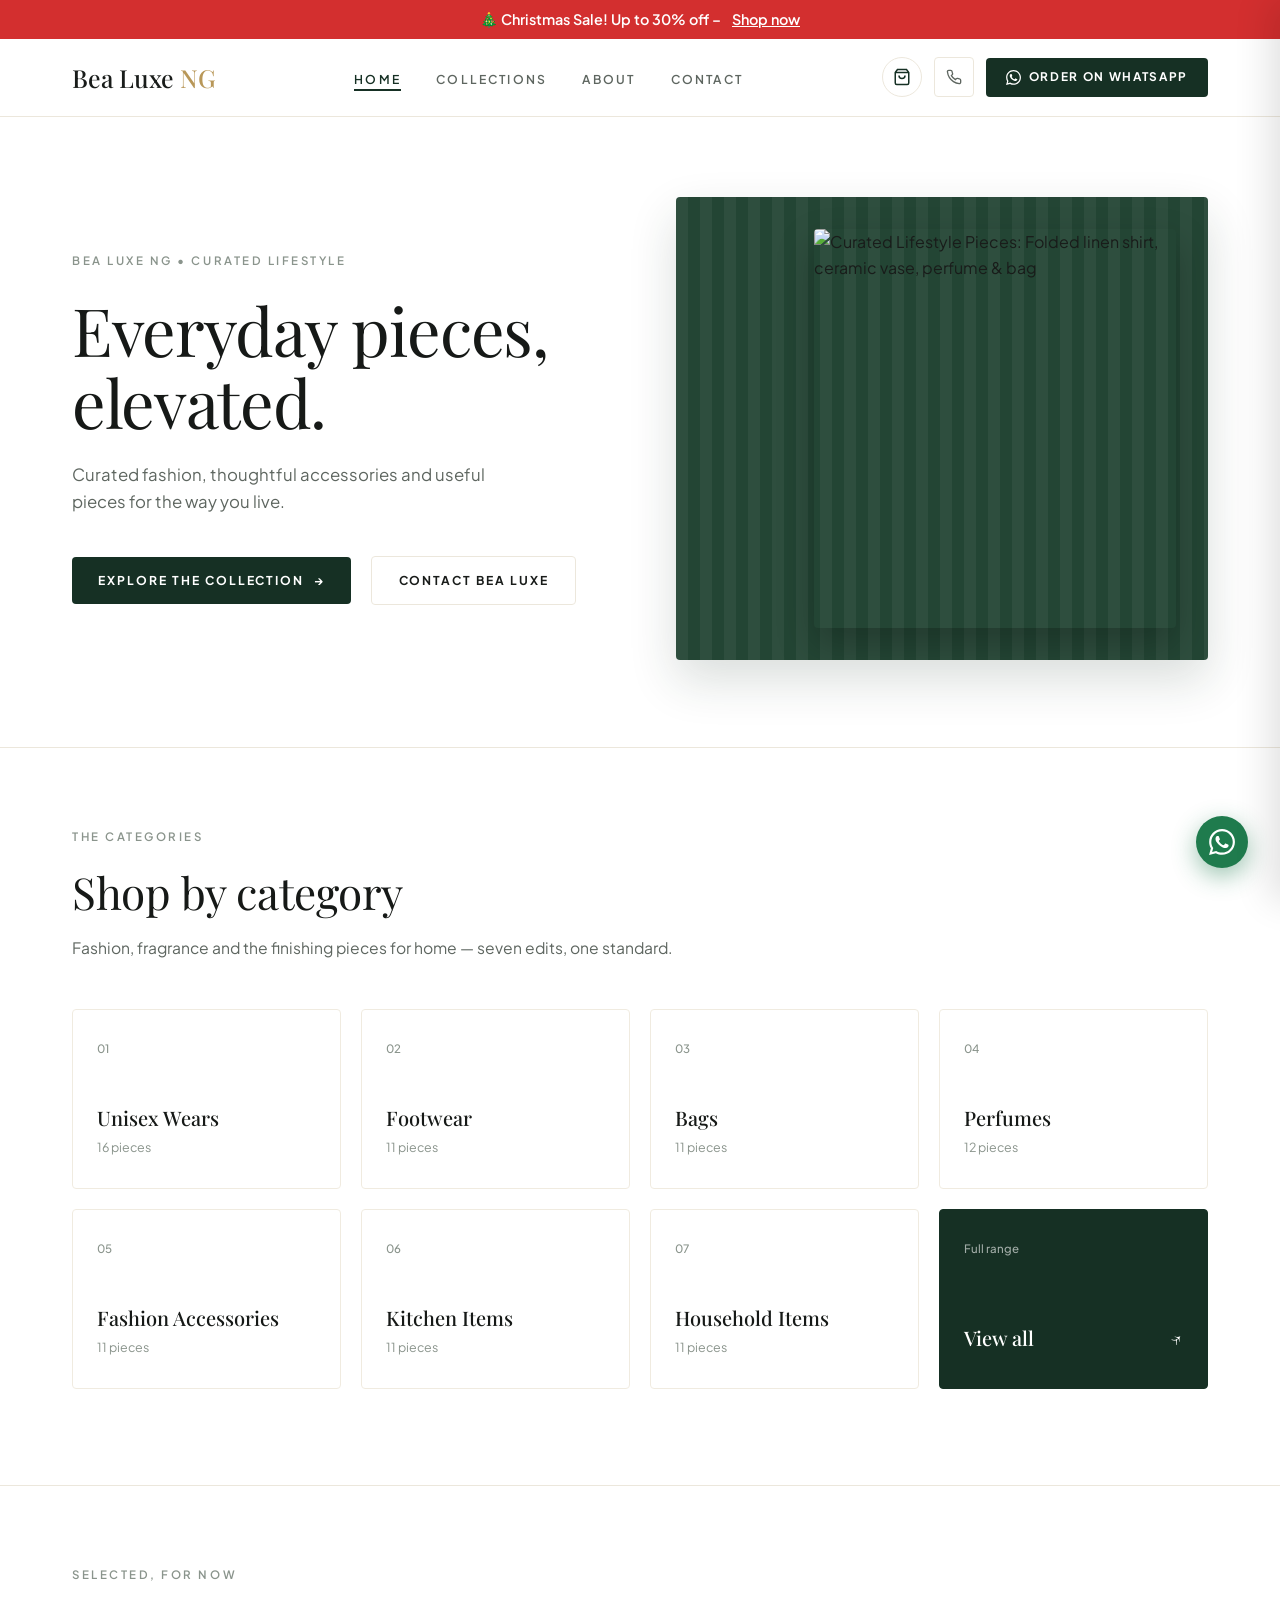
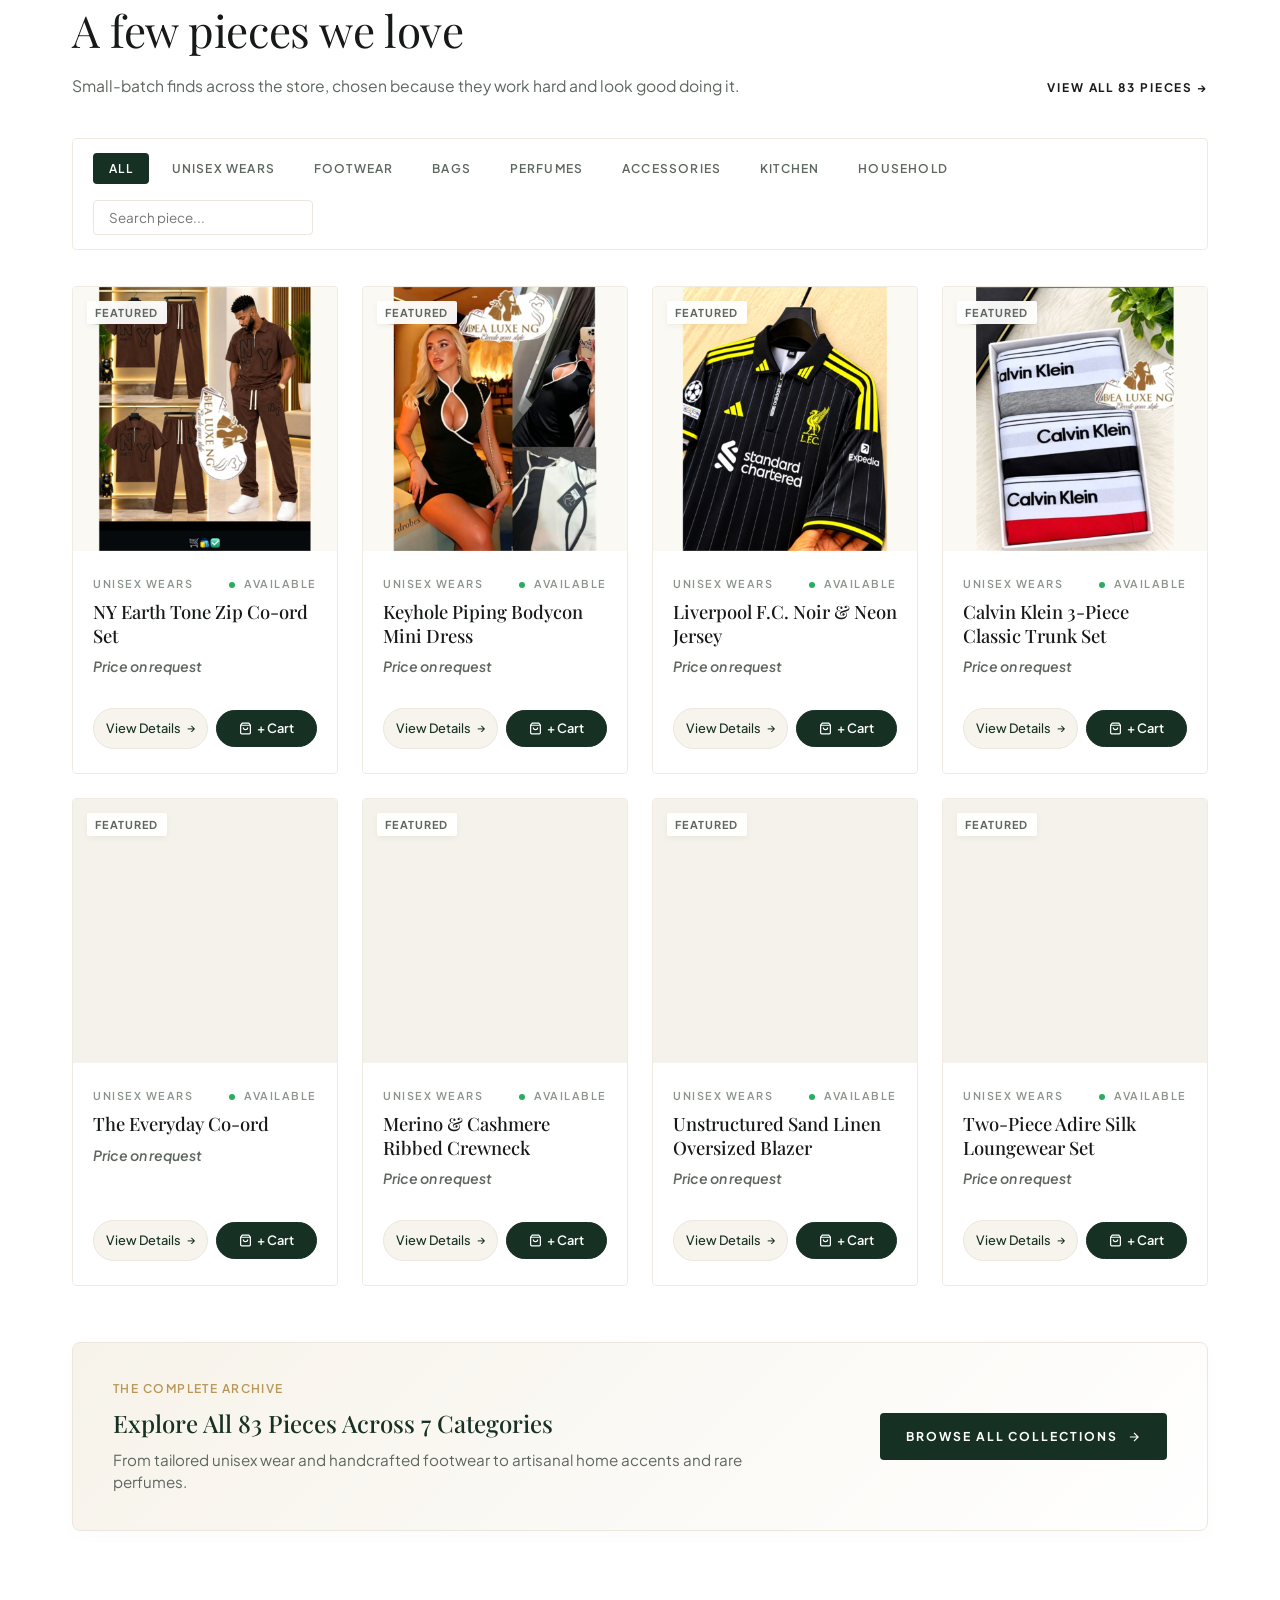
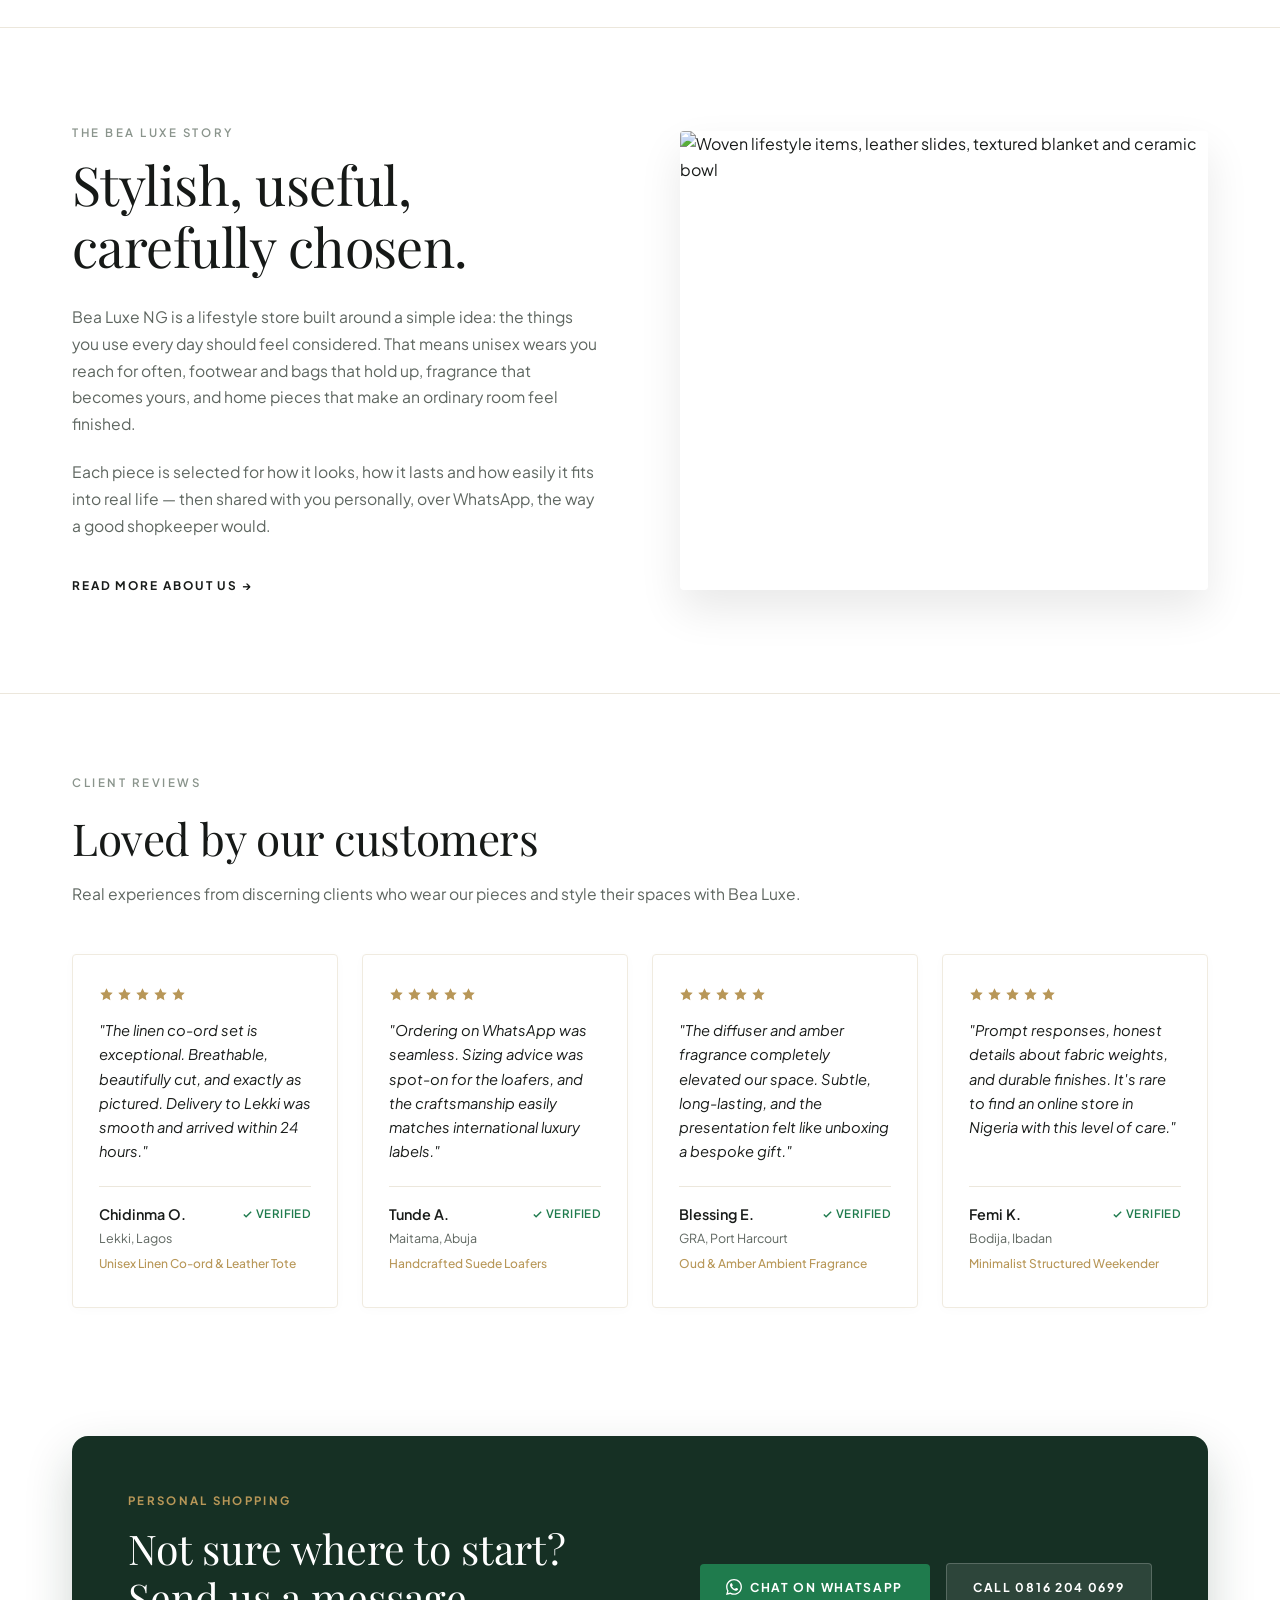
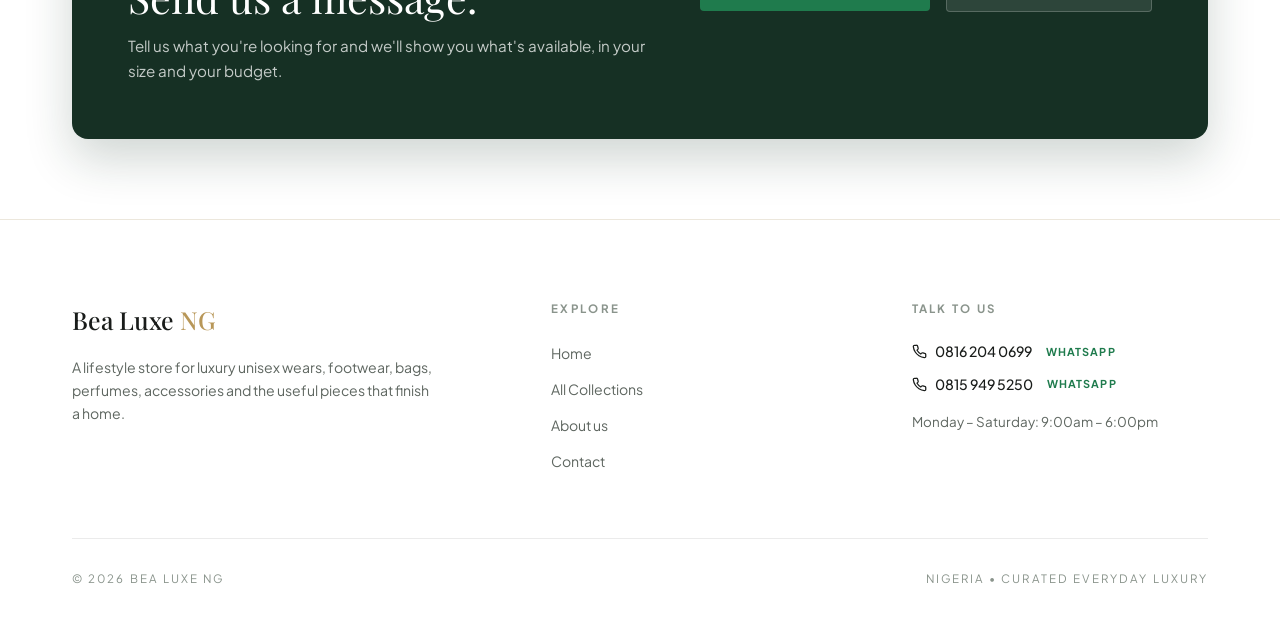
==== index.html @ cdfd737d "feat: replace Why Bea Luxe pillars section with customer reviews cards" ====
<!DOCTYPE html>
<html lang="en">
<head>
  <meta charset="UTF-8">
  <meta name="viewport" content="width=device-width, initial-scale=1.0">
  <title>Bea Luxe NG — Everyday pieces, elevated.</title>
  <meta name="description" content="Bea Luxe NG is a lifestyle store offering luxury unisex wears, footwear, bags, perfumes, fashion accessories, kitchen items and household essentials.">
  
  <!-- Playfair Display (Serif) + Plus Jakarta Sans (Clean Modern Sans) -->
  <link rel="preconnect" href="https://fonts.googleapis.com">
  <link rel="preconnect" href="https://fonts.gstatic.com" crossorigin>
  <link href="https://fonts.googleapis.com/css2?family=Playfair+Display:ital,wght@0,400;0,500;0,600;1,400&family=Plus+Jakarta+Sans:wght@400;500;600;700&display=swap" rel="stylesheet">

  <link rel="stylesheet" href="styles.css">
    <style>
      .header-announcement {
        background: #d32f2f; /* Christmas red */
        color: #fff;
        text-align: center;
        padding: 0.5rem 0;
        font-weight: 600;
        font-size: 0.9rem;
      }
      .header-announcement a {
        color: #fff;
        text-decoration: underline;
        margin-left: 0.5rem;
      }
    </style>
</head>
<body>

  <!-- ================= 1. HEADER ================= -->
  <header class="site-header">
    <div class="header-announcement">
      🎄 Christmas Sale! Up to 30% off – <a href="#shop">Shop now</a>
    </div>
    <div class="container">
      <div class="header-inner">
        <!-- Logo -->
        <a href="#home" class="brand-title">
          Bea Luxe <span>NG</span>
        </a>

        <!-- Desktop Navigation -->
        <nav>
          <ul class="nav-links">
            <li><a href="#home" class="nav-link active">Home</a></li>
            <li><a href="collections.html" class="nav-link">Collections</a></li>
            <li><a href="#about" class="nav-link">About</a></li>
            <li><a href="#contact" class="nav-link">Contact</a></li>
          </ul>
        </nav>

        <!-- Right Header Actions -->
        <div class="header-right">
          <div class="header-actions">
            <!-- Header Cart Trigger -->
            <button class="header-cart-btn" id="header-cart-trigger" aria-label="View Shopping Selection" title="View Selection / Cart">
              <svg width="18" height="18" viewBox="0 0 24 24" fill="none" stroke="currentColor" stroke-width="2">
                <path d="M6 2L3 6v14a2 2 0 0 0 2 2h14a2 2 0 0 0 2-2V6l-3-4z"></path>
                <line x1="3" y1="6" x2="21" y2="6"></line>
                <path d="M16 10a4 4 0 0 1-8 0"></path>
              </svg>
              <span class="cart-badge-count" style="display: none;">0</span>
            </button>

            <a href="tel:+2348162040699" class="header-call-btn" title="Call Bea Luxe" aria-label="Call Bea Luxe">
              <svg width="16" height="16" viewBox="0 0 24 24" fill="none" stroke="currentColor" stroke-width="2">
                <path d="M22 16.92v3a2 2 0 0 1-2.18 2 19.79 19.79 0 0 1-8.63-3.07 19.5 19.5 0 0 1-6-6 19.79 19.79 0 0 1-3.07-8.67A2 2 0 0 1 4.11 2h3a2 2 0 0 1 2 1.72 12.84 12.84 0 0 0 .7 2.81 2 2 0 0 1-.45 2.11L8.09 9.91a16 16 0 0 0 6 6l1.27-1.27a2 2 0 0 1 2.11-.45 12.84 12.84 0 0 0 2.81.7A2 2 0 0 1 22 16.92z"/>
              </svg>
            </a>
            <a href="https://wa.me/2348162040699" target="_blank" rel="noopener" class="header-order-btn">
              <svg width="15" height="15" viewBox="0 0 24 24" fill="currentColor">
                <path d="M.057 24l1.687-6.163c-1.041-1.804-1.588-3.849-1.587-5.946.003-6.556 5.338-11.891 11.893-11.891 3.181.001 6.167 1.24 8.413 3.488 2.245 2.248 3.481 5.236 3.48 8.414-.003 6.557-5.338 11.892-11.893 11.892-1.99-.001-3.951-.5-5.688-1.448l-6.305 1.654zm6.597-3.807c1.676.995 3.276 1.591 5.392 1.592 5.448 0 9.886-4.434 9.889-9.885.002-5.462-4.415-9.89-9.881-9.892-5.452 0-9.887 4.434-9.889 9.884-.001 2.225.651 3.891 1.746 5.634l-.999 3.648 3.742-.981zm11.387-5.464c-.074-.124-.272-.198-.57-.347-.297-.149-1.758-.868-2.031-.967-.272-.099-.47-.149-.669.149-.198.297-.768.967-.941 1.165-.173.198-.347.223-.644.074-.297-.149-1.255-.462-2.39-1.475-.883-.788-1.48-1.761-1.653-2.059-.173-.297-.018-.458.13-.606.134-.133.297-.347.446-.521.151-.172.2-.296.3-.495.099-.198.05-.372-.025-.521-.075-.148-.669-1.611-.916-2.206-.242-.579-.487-.501-.669-.51l-.57-.01c-.198 0-.52.074-.792.372s-1.04 1.016-1.04 2.479 1.065 2.876 1.213 3.074c.149.198 2.095 3.2 5.076 4.487.709.306 1.263.489 1.694.626.712.226 1.36.194 1.872.118.571-.085 1.758-.719 2.006-1.413.248-.695.248-1.29.173-1.414z"/>
              </svg>
              <span>Order on WhatsApp</span>
            </a>
          </div>

          <!-- Mobile Toggle (Animated Hamburger) -->
          <button class="mobile-toggle" id="mobile-toggle" aria-label="Toggle navigation">
            <div class="hamburger-box">
              <span class="hamburger-line"></span>
              <span class="hamburger-line"></span>
              <span class="hamburger-line"></span>
            </div>
          </button>
        </div>
      </div>
    </div>
  </header>

  <!-- Mobile Drawer (Smooth Slide-in) -->
  <div class="mobile-drawer" id="mobile-drawer">
    <ul class="mobile-nav-list">
      <li class="mobile-nav-item"><a href="#home">Home</a></li>
      <li class="mobile-nav-item"><a href="collections.html">Collections</a></li>
      <li class="mobile-nav-item">
        <a href="#" onclick="event.preventDefault(); BeaLuxeCart.openDrawer();" style="display: flex; align-items: center; justify-content: space-between;">
          <span>My Selection / Cart</span>
          <span class="cart-badge-count" style="display: none; position: static; width: auto; height: auto; min-width: 22px; padding: 2px 7px; border-radius: 9999px;">0</span>
        </a>
      </li>
      <li class="mobile-nav-item"><a href="#about">About</a></li>
      <li class="mobile-nav-item"><a href="#contact">Contact</a></li>
    </ul>
    <div style="margin-top: 1.5rem;">
      <a href="https://wa.me/2348162040699" target="_blank" rel="noopener" class="header-order-btn" style="width: 100%; justify-content: center;">
        <svg width="15" height="15" viewBox="0 0 24 24" fill="currentColor">
          <path d="M.057 24l1.687-6.163c-1.041-1.804-1.588-3.849-1.587-5.946.003-6.556 5.338-11.891 11.893-11.891 3.181.001 6.167 1.24 8.413 3.488 2.245 2.248 3.481 5.236 3.48 8.414-.003 6.557-5.338 11.892-11.893 11.892-1.99-.001-3.951-.5-5.688-1.448l-6.305 1.654zm6.597-3.807c1.676.995 3.276 1.591 5.392 1.592 5.448 0 9.886-4.434 9.889-9.885.002-5.462-4.415-9.89-9.881-9.892-5.452 0-9.887 4.434-9.889 9.884-.001 2.225.651 3.891 1.746 5.634l-.999 3.648 3.742-.981zm11.387-5.464c-.074-.124-.272-.198-.57-.347-.297-.149-1.758-.868-2.031-.967-.272-.099-.47-.149-.669.149-.198.297-.768.967-.941 1.165-.173.198-.347.223-.644.074-.297-.149-1.255-.462-2.39-1.475-.883-.788-1.48-1.761-1.653-2.059-.173-.297-.018-.458.13-.606.134-.133.297-.347.446-.521.151-.172.2-.296.3-.495.099-.198.05-.372-.025-.521-.075-.148-.669-1.611-.916-2.206-.242-.579-.487-.501-.669-.51l-.57-.01c-.198 0-.52.074-.792.372s-1.04 1.016-1.04 2.479 1.065 2.876 1.213 3.074c.149.198 2.095 3.2 5.076 4.487.709.306 1.263.489 1.694.626.712.226 1.36.194 1.872.118.571-.085 1.758-.719 2.006-1.413.248-.695.248-1.29.173-1.414z"/>
        </svg>
        <span>Order on WhatsApp</span>
      </a>
    </div>
  </div>

  <main>
    <!-- ================= 2. HERO SECTION ================= -->
    <section class="hero-section" id="home">
      <div class="container">
        <div class="hero-grid">
          <!-- Left Column Content -->
          <div class="reveal-fade-up">
            <div class="hero-kicker">Bea Luxe NG • Curated Lifestyle</div>
            <h1 class="hero-title">
              Everyday pieces,<br>elevated.
            </h1>
            <p class="hero-desc">
              Curated fashion, thoughtful accessories and useful pieces for the way you live.
            </p>
            <div class="hero-btn-row">
              <a href="#shop" class="btn-dark">
                <span>Explore the collection</span>
                <span class="arrow-icon">→</span>
              </a>
              <a href="#contact" class="btn-outline">
                Contact Bea Luxe
              </a>
            </div>
          </div>

          <!-- Right Column: Ribbed Green Panel + Cutout Lifestyle Still -->
          <div class="reveal-fade-up delay-2">
            <div class="hero-visual-frame">
              <div class="hero-inner-photo">
                <img 
                  src="https://images.unsplash.com/photo-1594938298603-c8148c4dae35?auto=format&fit=crop&w=800&q=80" 
                  alt="Curated Lifestyle Pieces: Folded linen shirt, ceramic vase, perfume & bag"
                >
              </div>
            </div>
          </div>
        </div>
      </div>
    </section>

    <!-- ================= 3. SECTION: THE CATEGORIES ================= -->
    <section class="categories-section" id="categories">
      <div class="container">
        <div class="section-head reveal-fade-up">
          <div class="section-kicker">The Categories</div>
          <h2 class="section-title">Shop by category</h2>
          <p class="section-desc">Fashion, fragrance and the finishing pieces for home — seven edits, one standard.</p>
        </div>

        <!-- 8 Box Grid -->
        <div class="category-8-grid">
          <!-- 01. Unisex Wears -->
          <div class="cat-tile reveal-fade-up delay-1" data-cat="Unisex Wears">
            <span class="cat-tile-num">01</span>
            <div>
              <div class="cat-tile-name">Unisex Wears</div>
              <div class="cat-tile-count">16 pieces</div>
            </div>
          </div>

          <!-- 02. Footwear -->
          <div class="cat-tile reveal-fade-up delay-2" data-cat="Footwear">
            <span class="cat-tile-num">02</span>
            <div>
              <div class="cat-tile-name">Footwear</div>
              <div class="cat-tile-count">11 pieces</div>
            </div>
          </div>

          <!-- 03. Bags -->
          <div class="cat-tile reveal-fade-up delay-3" data-cat="Bags">
            <span class="cat-tile-num">03</span>
            <div>
              <div class="cat-tile-name">Bags</div>
              <div class="cat-tile-count">11 pieces</div>
            </div>
          </div>

          <!-- 04. Perfumes -->
          <div class="cat-tile reveal-fade-up delay-4" data-cat="Perfumes">
            <span class="cat-tile-num">04</span>
            <div>
              <div class="cat-tile-name">Perfumes</div>
              <div class="cat-tile-count">12 pieces</div>
            </div>
          </div>

          <!-- 05. Fashion Accessories -->
          <div class="cat-tile reveal-fade-up delay-1" data-cat="Fashion Accessories">
            <span class="cat-tile-num">05</span>
            <div>
              <div class="cat-tile-name">Fashion Accessories</div>
              <div class="cat-tile-count">11 pieces</div>
            </div>
          </div>

          <!-- 06. Kitchen Items -->
          <div class="cat-tile reveal-fade-up delay-2" data-cat="Kitchen Items">
            <span class="cat-tile-num">06</span>
            <div>
              <div class="cat-tile-name">Kitchen Items</div>
              <div class="cat-tile-count">11 pieces</div>
            </div>
          </div>

          <!-- 07. Household Items -->
          <div class="cat-tile reveal-fade-up delay-3" data-cat="Household Items">
            <span class="cat-tile-num">07</span>
            <div>
              <div class="cat-tile-name">Household Items</div>
              <div class="cat-tile-count">11 pieces</div>
            </div>
          </div>

          <!-- 08. Dark View All -->
          <div class="cat-tile tile-dark reveal-fade-up delay-4" data-cat="All">
            <span class="cat-tile-num">Full range</span>
            <div>
              <div class="cat-tile-name">
                <span>View all</span>
                <span class="cat-arrow">↗</span>
              </div>
            </div>
          </div>
        </div>
      </div>
    </section>
    <!-- ================= 4. SECTION: SELECTED, FOR NOW ("A few pieces we love") ================= -->

  <section class="featured-section" id="shop">
      <div class="container">
        <div class="featured-header-row reveal-fade-up">
          <div>
            <div class="section-kicker">Selected, For Now</div>
            <h2 class="section-title">A few pieces we love</h2>
            <p class="section-desc">Small-batch finds across the store, chosen because they work hard and look good doing it.</p>
          </div>
          <div>
            <a href="collections.html" class="link-arrow" id="view-all-prod-btn">View All 83 Pieces →</a>
          </div>
        </div>

        <!-- Interactive Category Filter Toolbar -->
        <div class="filter-toolbar reveal-fade-up">
          <div class="filter-pills" id="catalogue-filter-pills">
            <button class="filter-btn active" data-filter="All">All</button>
            <button class="filter-btn" data-filter="Unisex Wears">Unisex Wears</button>
            <button class="filter-btn" data-filter="Footwear">Footwear</button>
            <button class="filter-btn" data-filter="Bags">Bags</button>
            <button class="filter-btn" data-filter="Perfumes">Perfumes</button>
            <button class="filter-btn" data-filter="Fashion Accessories">Accessories</button>
            <button class="filter-btn" data-filter="Kitchen Items">Kitchen</button>
            <button class="filter-btn" data-filter="Household Items">Household</button>
          </div>
          <div>
            <input type="text" id="catalogue-search" class="search-input-box" placeholder="Search piece...">
          </div>
        </div>

        <!-- 4-Column Product Grid -->
        <div class="products-4-grid" id="products-grid-container">
          <!-- Rendered dynamically by app.js -->
        </div>

        <!-- Explore Full Collection Banner -->
        <div class="explore-collection-banner reveal-fade-up">
          <div class="explore-content">
            <span class="explore-kicker">The Complete Archive</span>
            <h3 class="explore-title">Explore All 83 Pieces Across 7 Categories</h3>
            <p class="explore-desc">From tailored unisex wear and handcrafted footwear to artisanal home accents and rare perfumes.</p>
          </div>
          <a href="collections.html" class="btn-dark explore-btn">
            <span>Browse All Collections</span>
            <svg width="14" height="14" viewBox="0 0 24 24" fill="none" stroke="currentColor" stroke-width="2"><path d="M5 12h14M12 5l7 7-7 7"/></svg>
          </a>
        </div>
      </div>
    </section>


    <!-- ================= 5. SECTION: THE BEA LUXE STORY ================= -->
    <section class="story-section" id="about">
      <div class="container">
        <div class="story-grid">
          <!-- Text Left -->
          <div class="story-content reveal-fade-up">
            <div class="section-kicker">The Bea Luxe Story</div>
            <h2 class="story-title">
              Stylish, useful, carefully chosen.
            </h2>
            <div class="story-paragraphs">
              <p>
                Bea Luxe NG is a lifestyle store built around a simple idea: the things you use every day should feel considered. That means unisex wears you reach for often, footwear and bags that hold up, fragrance that becomes yours, and home pieces that make an ordinary room feel finished.
              </p>
              <p>
                Each piece is selected for how it looks, how it lasts and how easily it fits into real life — then shared with you personally, over WhatsApp, the way a good shopkeeper would.
              </p>
            </div>
            <div style="margin-top: 2rem;">
              <a href="#about" class="link-arrow">Read more about us →</a>
            </div>
          </div>

          <!-- Photo Right (Folded blanket, leather sandals, woven basket, ceramic bowl) -->
          <div class="reveal-fade-up delay-2">
            <div class="story-photo-box">
              <img 
                src="https://images.unsplash.com/photo-1540555700478-4be289fbecef?auto=format&fit=crop&w=800&q=80" 
                alt="Woven lifestyle items, leather slides, textured blanket and ceramic bowl"
              >
            </div>
          </div>
        </div>
      </div>
    </section>


    <!-- ================= 6. SECTION: CUSTOMER REVIEWS ================= -->
    <section class="reviews-section" id="reviews">
      <div class="container">
        <div class="section-head reveal-fade-up">
          <div class="section-kicker">Client Reviews</div>
          <h2 class="section-title">Loved by our customers</h2>
          <p class="section-desc">Real experiences from discerning clients who wear our pieces and style their spaces with Bea Luxe.</p>
        </div>

        <div class="reviews-grid">
          <!-- Review 1 -->
          <div class="review-card reveal-fade-up delay-1">
            <div>
              <div class="review-stars" aria-label="5 out of 5 stars">
                <svg viewBox="0 0 24 24"><polygon points="12 2 15.09 8.26 22 9.27 17 14.14 18.18 21.02 12 17.77 5.82 21.02 7 14.14 2 9.27 8.91 8.26 12 2"></polygon></svg>
                <svg viewBox="0 0 24 24"><polygon points="12 2 15.09 8.26 22 9.27 17 14.14 18.18 21.02 12 17.77 5.82 21.02 7 14.14 2 9.27 8.91 8.26 12 2"></polygon></svg>
                <svg viewBox="0 0 24 24"><polygon points="12 2 15.09 8.26 22 9.27 17 14.14 18.18 21.02 12 17.77 5.82 21.02 7 14.14 2 9.27 8.91 8.26 12 2"></polygon></svg>
                <svg viewBox="0 0 24 24"><polygon points="12 2 15.09 8.26 22 9.27 17 14.14 18.18 21.02 12 17.77 5.82 21.02 7 14.14 2 9.27 8.91 8.26 12 2"></polygon></svg>
                <svg viewBox="0 0 24 24"><polygon points="12 2 15.09 8.26 22 9.27 17 14.14 18.18 21.02 12 17.77 5.82 21.02 7 14.14 2 9.27 8.91 8.26 12 2"></polygon></svg>
              </div>
              <p class="review-text">"The linen co-ord set is exceptional. Breathable, beautifully cut, and exactly as pictured. Delivery to Lekki was smooth and arrived within 24 hours."</p>
            </div>
            <div class="review-author-wrap">
              <div class="review-author-name">
                <span>Chidinma O.</span>
                <span class="review-verified-badge"><svg width="11" height="11" viewBox="0 0 24 24" fill="none" stroke="currentColor" stroke-width="3"><polyline points="20 6 9 17 4 12"></polyline></svg> Verified</span>
              </div>
              <div class="review-author-loc">Lekki, Lagos</div>
              <div class="review-item-tag">Unisex Linen Co-ord & Leather Tote</div>
            </div>
          </div>

          <!-- Review 2 -->
          <div class="review-card reveal-fade-up delay-2">
            <div>
              <div class="review-stars" aria-label="5 out of 5 stars">
                <svg viewBox="0 0 24 24"><polygon points="12 2 15.09 8.26 22 9.27 17 14.14 18.18 21.02 12 17.77 5.82 21.02 7 14.14 2 9.27 8.91 8.26 12 2"></polygon></svg>
                <svg viewBox="0 0 24 24"><polygon points="12 2 15.09 8.26 22 9.27 17 14.14 18.18 21.02 12 17.77 5.82 21.02 7 14.14 2 9.27 8.91 8.26 12 2"></polygon></svg>
                <svg viewBox="0 0 24 24"><polygon points="12 2 15.09 8.26 22 9.27 17 14.14 18.18 21.02 12 17.77 5.82 21.02 7 14.14 2 9.27 8.91 8.26 12 2"></polygon></svg>
                <svg viewBox="0 0 24 24"><polygon points="12 2 15.09 8.26 22 9.27 17 14.14 18.18 21.02 12 17.77 5.82 21.02 7 14.14 2 9.27 8.91 8.26 12 2"></polygon></svg>
                <svg viewBox="0 0 24 24"><polygon points="12 2 15.09 8.26 22 9.27 17 14.14 18.18 21.02 12 17.77 5.82 21.02 7 14.14 2 9.27 8.91 8.26 12 2"></polygon></svg>
              </div>
              <p class="review-text">"Ordering on WhatsApp was seamless. Sizing advice was spot-on for the loafers, and the craftsmanship easily matches international luxury labels."</p>
            </div>
            <div class="review-author-wrap">
              <div class="review-author-name">
                <span>Tunde A.</span>
                <span class="review-verified-badge"><svg width="11" height="11" viewBox="0 0 24 24" fill="none" stroke="currentColor" stroke-width="3"><polyline points="20 6 9 17 4 12"></polyline></svg> Verified</span>
              </div>
              <div class="review-author-loc">Maitama, Abuja</div>
              <div class="review-item-tag">Handcrafted Suede Loafers</div>
            </div>
          </div>

          <!-- Review 3 -->
          <div class="review-card reveal-fade-up delay-3">
            <div>
              <div class="review-stars" aria-label="5 out of 5 stars">
                <svg viewBox="0 0 24 24"><polygon points="12 2 15.09 8.26 22 9.27 17 14.14 18.18 21.02 12 17.77 5.82 21.02 7 14.14 2 9.27 8.91 8.26 12 2"></polygon></svg>
                <svg viewBox="0 0 24 24"><polygon points="12 2 15.09 8.26 22 9.27 17 14.14 18.18 21.02 12 17.77 5.82 21.02 7 14.14 2 9.27 8.91 8.26 12 2"></polygon></svg>
                <svg viewBox="0 0 24 24"><polygon points="12 2 15.09 8.26 22 9.27 17 14.14 18.18 21.02 12 17.77 5.82 21.02 7 14.14 2 9.27 8.91 8.26 12 2"></polygon></svg>
                <svg viewBox="0 0 24 24"><polygon points="12 2 15.09 8.26 22 9.27 17 14.14 18.18 21.02 12 17.77 5.82 21.02 7 14.14 2 9.27 8.91 8.26 12 2"></polygon></svg>
                <svg viewBox="0 0 24 24"><polygon points="12 2 15.09 8.26 22 9.27 17 14.14 18.18 21.02 12 17.77 5.82 21.02 7 14.14 2 9.27 8.91 8.26 12 2"></polygon></svg>
              </div>
              <p class="review-text">"The diffuser and amber fragrance completely elevated our space. Subtle, long-lasting, and the presentation felt like unboxing a bespoke gift."</p>
            </div>
            <div class="review-author-wrap">
              <div class="review-author-name">
                <span>Blessing E.</span>
                <span class="review-verified-badge"><svg width="11" height="11" viewBox="0 0 24 24" fill="none" stroke="currentColor" stroke-width="3"><polyline points="20 6 9 17 4 12"></polyline></svg> Verified</span>
              </div>
              <div class="review-author-loc">GRA, Port Harcourt</div>
              <div class="review-item-tag">Oud & Amber Ambient Fragrance</div>
            </div>
          </div>

          <!-- Review 4 -->
          <div class="review-card reveal-fade-up delay-4">
            <div>
              <div class="review-stars" aria-label="5 out of 5 stars">
                <svg viewBox="0 0 24 24"><polygon points="12 2 15.09 8.26 22 9.27 17 14.14 18.18 21.02 12 17.77 5.82 21.02 7 14.14 2 9.27 8.91 8.26 12 2"></polygon></svg>
                <svg viewBox="0 0 24 24"><polygon points="12 2 15.09 8.26 22 9.27 17 14.14 18.18 21.02 12 17.77 5.82 21.02 7 14.14 2 9.27 8.91 8.26 12 2"></polygon></svg>
                <svg viewBox="0 0 24 24"><polygon points="12 2 15.09 8.26 22 9.27 17 14.14 18.18 21.02 12 17.77 5.82 21.02 7 14.14 2 9.27 8.91 8.26 12 2"></polygon></svg>
                <svg viewBox="0 0 24 24"><polygon points="12 2 15.09 8.26 22 9.27 17 14.14 18.18 21.02 12 17.77 5.82 21.02 7 14.14 2 9.27 8.91 8.26 12 2"></polygon></svg>
                <svg viewBox="0 0 24 24"><polygon points="12 2 15.09 8.26 22 9.27 17 14.14 18.18 21.02 12 17.77 5.82 21.02 7 14.14 2 9.27 8.91 8.26 12 2"></polygon></svg>
              </div>
              <p class="review-text">"Prompt responses, honest details about fabric weights, and durable finishes. It's rare to find an online store in Nigeria with this level of care."</p>
            </div>
            <div class="review-author-wrap">
              <div class="review-author-name">
                <span>Femi K.</span>
                <span class="review-verified-badge"><svg width="11" height="11" viewBox="0 0 24 24" fill="none" stroke="currentColor" stroke-width="3"><polyline points="20 6 9 17 4 12"></polyline></svg> Verified</span>
              </div>
              <div class="review-author-loc">Bodija, Ibadan</div>
              <div class="review-item-tag">Minimalist Structured Weekender</div>
            </div>
          </div>
        </div>
      </div>
    </section>


    <!-- ================= 7. DARK FOREST GREEN CTA CARD ================= -->
    <section class="cta-banner-section" id="contact">
      <div class="container">
        <div class="cta-banner-card reveal-fade-up">
          <div>
            <div class="cta-kicker">Personal Shopping</div>
            <h2 class="cta-title">Not sure where to start? Send us a message.</h2>
            <p class="cta-desc">Tell us what you're looking for and we'll show you what's available, in your size and your budget.</p>
          </div>
          <div class="cta-btn-group">
            <a href="https://wa.me/2348162040699" target="_blank" rel="noopener" class="btn-cta-wa">
              <svg width="16" height="16" viewBox="0 0 24 24" fill="currentColor">
                <path d="M.057 24l1.687-6.163c-1.041-1.804-1.588-3.849-1.587-5.946.003-6.556 5.338-11.891 11.893-11.891 3.181.001 6.167 1.24 8.413 3.488 2.245 2.248 3.481 5.236 3.48 8.414-.003 6.557-5.338 11.892-11.893 11.892-1.99-.001-3.951-.5-5.688-1.448l-6.305 1.654zm6.597-3.807c1.676.995 3.276 1.591 5.392 1.592 5.448 0 9.886-4.434 9.889-9.885.002-5.462-4.415-9.89-9.881-9.892-5.452 0-9.887 4.434-9.889 9.884-.001 2.225.651 3.891 1.746 5.634l-.999 3.648 3.742-.981zm11.387-5.464c-.074-.124-.272-.198-.57-.347-.297-.149-1.758-.868-2.031-.967-.272-.099-.47-.149-.669.149-.198.297-.768.967-.941 1.165-.173.198-.347.223-.644.074-.297-.149-1.255-.462-2.39-1.475-.883-.788-1.48-1.761-1.653-2.059-.173-.297-.018-.458.13-.606.134-.133.297-.347.446-.521.151-.172.2-.296.3-.495.099-.198.05-.372-.025-.521-.075-.148-.669-1.611-.916-2.206-.242-.579-.487-.501-.669-.51l-.57-.01c-.198 0-.52.074-.792.372s-1.04 1.016-1.04 2.479 1.065 2.876 1.213 3.074c.149.198 2.095 3.2 5.076 4.487.709.306 1.263.489 1.694.626.712.226 1.36.194 1.872.118.571-.085 1.758-.719 2.006-1.413.248-.695.248-1.29.173-1.414z"/>
              </svg>
              <span>Chat on WhatsApp</span>
            </a>
            <a href="tel:+2348162040699" class="btn-cta-call">
              <span>Call 0816 204 0699</span>
            </a>
          </div>
        </div>
      </div>
    </section>

  </main>

  <!-- ================= 8. FOOTER ================= -->
  <footer class="site-footer">
    <div class="container">
      <div class="footer-top-grid reveal-fade-up">
        <!-- Col 1: Brand -->
        <div class="footer-brand">
          <div class="brand-title">Bea Luxe <span>NG</span></div>
          <p>
            A lifestyle store for luxury unisex wears, footwear, bags, perfumes, accessories and the useful pieces that finish a home.
          </p>
        </div>

        <!-- Col 2: Explore -->
        <div>
          <div class="footer-col-title">Explore</div>
          <ul class="footer-links-list">
            <li><a href="#home" class="footer-link">Home</a></li>
            <li><a href="collections.html" class="footer-link">All Collections</a></li>
            <li><a href="#about" class="footer-link">About us</a></li>
            <li><a href="#contact" class="footer-link">Contact</a></li>
          </ul>
        </div>

        <!-- Col 3: Talk To Us -->
        <div>
          <div class="footer-col-title">Talk to us</div>
          <div class="footer-contact-item">
            <svg width="15" height="15" viewBox="0 0 24 24" fill="none" stroke="currentColor" stroke-width="2"><path d="M22 16.92v3a2 2 0 0 1-2.18 2 19.79 19.79 0 0 1-8.63-3.07 19.5 19.5 0 0 1-6-6 19.79 19.79 0 0 1-3.07-8.67A2 2 0 0 1 4.11 2h3a2 2 0 0 1 2 1.72 12.84 12.84 0 0 0 .7 2.81 2 2 0 0 1-.45 2.11L8.09 9.91a16 16 0 0 0 6 6l1.27-1.27a2 2 0 0 1 2.11-.45 12.84 12.84 0 0 0 2.81.7A2 2 0 0 1 22 16.92z"/></svg>
            <a href="tel:+2348162040699" style="font-weight: 500;">0816 204 0699</a>
            <a href="https://wa.me/2348162040699" target="_blank" rel="noopener" class="badge-wa-link">WhatsApp</a>
          </div>

          <div class="footer-contact-item">
            <svg width="15" height="15" viewBox="0 0 24 24" fill="none" stroke="currentColor" stroke-width="2"><path d="M22 16.92v3a2 2 0 0 1-2.18 2 19.79 19.79 0 0 1-8.63-3.07 19.5 19.5 0 0 1-6-6 19.79 19.79 0 0 1-3.07-8.67A2 2 0 0 1 4.11 2h3a2 2 0 0 1 2 1.72 12.84 12.84 0 0 0 .7 2.81 2 2 0 0 1-.45 2.11L8.09 9.91a16 16 0 0 0 6 6l1.27-1.27a2 2 0 0 1 2.11-.45 12.84 12.84 0 0 0 2.81.7A2 2 0 0 1 22 16.92z"/></svg>
            <a href="tel:+2348159495250" style="font-weight: 500;">0815 949 5250</a>
            <a href="https://wa.me/2348159495250" target="_blank" rel="noopener" class="badge-wa-link">WhatsApp</a>
          </div>

          <div style="font-size: 0.84rem; color: var(--text-muted); margin-top: 1rem;">
            Monday – Saturday: 9:00am – 6:00pm
          </div>
        </div>
      </div>

      <div class="footer-bottom-row">
        <div>© 2026 Bea Luxe NG</div>
        <div>Nigeria • Curated Everyday Luxury</div>
      </div>
    </div>
  </footer>

  <!-- Floating WhatsApp Action Button -->
  <a href="https://wa.me/2348162040699" target="_blank" rel="noopener" class="floating-wa-exact" aria-label="Order on WhatsApp">
    <svg width="26" height="26" viewBox="0 0 24 24" fill="currentColor">
      <path d="M.057 24l1.687-6.163c-1.041-1.804-1.588-3.849-1.587-5.946.003-6.556 5.338-11.891 11.893-11.891 3.181.001 6.167 1.24 8.413 3.488 2.245 2.248 3.481 5.236 3.48 8.414-.003 6.557-5.338 11.892-11.893 11.892-1.99-.001-3.951-.5-5.688-1.448l-6.305 1.654zm6.597-3.807c1.676.995 3.276 1.591 5.392 1.592 5.448 0 9.886-4.434 9.889-9.885.002-5.462-4.415-9.89-9.881-9.892-5.452 0-9.887 4.434-9.889 9.884-.001 2.225.651 3.891 1.746 5.634l-.999 3.648 3.742-.981zm11.387-5.464c-.074-.124-.272-.198-.57-.347-.297-.149-1.758-.868-2.031-.967-.272-.099-.47-.149-.669.149-.198.297-.768.967-.941 1.165-.173.198-.347.223-.644.074-.297-.149-1.255-.462-2.39-1.475-.883-.788-1.48-1.761-1.653-2.059-.173-.297-.018-.458.13-.606.134-.133.297-.347.446-.521.151-.172.2-.296.3-.495.099-.198.05-.372-.025-.521-.075-.148-.669-1.611-.916-2.206-.242-.579-.487-.501-.669-.51l-.57-.01c-.198 0-.52.074-.792.372s-1.04 1.016-1.04 2.479 1.065 2.876 1.213 3.074c.149.198 2.095 3.2 5.076 4.487.709.306 1.263.489 1.694.626.712.226 1.36.194 1.872.118.571-.085 1.758-.719 2.006-1.413.248-.695.248-1.29.173-1.414z"/>
    </svg>
  </a>

  <!-- Scripts -->
  <script src="products.js"></script>
  <script src="cart.js"></script>
  <script src="app.js"></script>
</body>
</html>
---- styles.css ----
/* ==========================================================================
   BEA LUXE NG - Base44 Layout with Premium Animations & Mobile Refinements
   ========================================================================== */

:root {
  /* Palette exact */
  --bg-cream: #ffffff;
  --bg-ivory: #ffffff;
  --bg-card-soft: #ffffff;
  --bg-footer: #ffffff;
  --forest-dark: #163024;
  --forest-hero: #234534;
  --forest-hover: #0e2017;
  --wa-green: #1f7b4d;
  --wa-green-hover: #17633d;
  --gold-accent: #b89758;
  
  --text-main: #191c1a;
  --text-muted: #5e6660;
  --text-subtle: #8a948c;
  
  --border-light: #ece7dc;
  --border-card: #f0ebe0;
  
  /* Fonts */
  --font-serif: 'Playfair Display', Georgia, serif;
  --font-sans: 'Plus Jakarta Sans', -apple-system, BlinkMacSystemFont, "Segoe UI", Roboto, sans-serif;
  
  --radius-sm: 4px;
  --radius-md: 8px;
  --radius-lg: 16px;
  --radius-pill: 9999px;
  
  --max-width: 1200px;

  /* Cubic-bezier easing */
  --ease-out-expo: cubic-bezier(0.16, 1, 0.3, 1);
  --ease-smooth: cubic-bezier(0.25, 0.46, 0.45, 0.94);
}

/* Reset */
*, *::before, *::after {
  box-sizing: border-box;
  margin: 0;
  padding: 0;
}

html {
  scroll-behavior: smooth;
  font-size: 16px;
  -webkit-text-size-adjust: 100%;
  width: 100%;
  max-width: 100%;
  overflow-x: hidden;
}

body {
  font-family: var(--font-sans);
  background-color: #ffffff; /* Updated to pure white per user request */
  color: var(--text-main);
  line-height: 1.6;
  -webkit-font-smoothing: antialiased;
  width: 100%;
  max-width: 100%;
  overflow-x: hidden;
  position: relative;
}

main, section, header, footer {
  width: 100%;
  max-width: 100%;
  box-sizing: border-box;
}

h1, h2, h3, h4, h5, h6, p, a, span {
  overflow-wrap: break-word;
  word-wrap: break-word;
}

img {
  display: block;
  max-width: 100%;
}

a {
  color: inherit;
  text-decoration: none;
}

button, input, textarea {
  font-family: inherit;
  font-size: inherit;
}

.container {
  width: 100%;
  max-width: var(--max-width);
  margin: 0 auto;
  padding: 0 2rem;
}

/* ==========================================================================
   COOL SCROLL REVEAL ANIMATIONS
   ========================================================================== */
.reveal-fade-up {
  opacity: 0;
  transform: translateY(28px);
  transition: opacity 0.75s var(--ease-out-expo), transform 0.75s var(--ease-out-expo);
  will-change: opacity, transform;
}

.reveal-fade-up.active {
  opacity: 1;
  transform: translateY(0);
}

/* Stagger delay classes */
.delay-1 { transition-delay: 0.1s; }
.delay-2 { transition-delay: 0.18s; }
.delay-3 { transition-delay: 0.26s; }
.delay-4 { transition-delay: 0.34s; }

/* ==========================================================================
   Header Navbar
   ========================================================================== */
.site-header {
  background-color: rgba(255, 255, 255, 0.94);
  backdrop-filter: blur(12px);
  -webkit-backdrop-filter: blur(12px);
  border-bottom: 1px solid var(--border-light);
  position: sticky;
  top: 0;
  z-index: 1000;
  transition: box-shadow 0.3s ease, background-color 0.3s ease;
}

.site-header.scrolled {
  box-shadow: 0 4px 20px rgba(0, 0, 0, 0.04);
  background-color: rgba(255, 255, 255, 0.98);
}

.header-inner {
  display: flex;
  align-items: center;
  justify-content: space-between;
  height: 4.8rem;
}

.brand-title {
  font-family: var(--font-serif);
  font-size: 1.55rem;
  font-weight: 500;
  letter-spacing: -0.01em;
  color: #191c1a;
  transition: opacity 0.2s ease;
}

.brand-title span {
  color: var(--gold-accent);
}

.brand-title:hover {
  opacity: 0.85;
}

.nav-links {
  display: flex;
  align-items: center;
  list-style: none;
  gap: 2.2rem;
}

.nav-link {
  font-size: 0.76rem;
  text-transform: uppercase;
  letter-spacing: 0.18em;
  font-weight: 600;
  color: var(--text-muted);
  position: relative;
  padding: 0.3rem 0;
  transition: color 0.25s ease;
}

.nav-link::after {
  content: "";
  position: absolute;
  bottom: 0;
  left: 0;
  width: 0%;
  height: 2px;
  background-color: var(--forest-dark);
  transition: width 0.25s var(--ease-out-expo);
}

.nav-link:hover::after,
.nav-link.active::after {
  width: 100%;
}

.nav-link:hover,
.nav-link.active {
  color: var(--forest-dark);
}

.header-right {
  display: flex;
  align-items: center;
  gap: 0.75rem;
}

.header-actions {
  display: flex;
  align-items: center;
  gap: 0.75rem;
}

.header-call-btn {
  width: 40px;
  height: 40px;
  border-radius: var(--radius-sm);
  border: 1px solid var(--border-light);
  display: flex;
  align-items: center;
  justify-content: center;
  color: var(--text-muted);
  background: #ffffff;
  transition: all 0.2s var(--ease-smooth);
}

.header-call-btn:hover {
  border-color: var(--forest-dark);
  color: var(--forest-dark);
  transform: translateY(-2px);
  box-shadow: 0 4px 10px rgba(0, 0, 0, 0.04);
}

.header-order-btn {
  display: inline-flex;
  align-items: center;
  gap: 0.5rem;
  background-color: var(--forest-dark);
  color: #ffffff;
  padding: 0.65rem 1.25rem;
  border-radius: var(--radius-sm);
  font-size: 0.74rem;
  text-transform: uppercase;
  letter-spacing: 0.14em;
  font-weight: 700;
  transition: all 0.25s var(--ease-smooth);
}

.header-order-btn:hover {
  background-color: var(--forest-hover);
  transform: translateY(-2px);
  box-shadow: 0 6px 16px rgba(22, 48, 36, 0.2);
}

/* Mobile Hamburger Toggle */
.mobile-toggle {
  display: none;
  background: none;
  border: none;
  cursor: pointer;
  padding: 0.6rem;
  color: var(--text-main);
  border-radius: var(--radius-sm);
  transition: background-color 0.2s ease;
}

.mobile-toggle:hover {
  background-color: var(--bg-card-soft);
}

.hamburger-box {
  width: 24px;
  height: 18px;
  display: flex;
  flex-direction: column;
  justify-content: space-between;
}

.hamburger-line {
  display: block;
  height: 2px;
  width: 100%;
  background-color: var(--forest-dark);
  border-radius: 2px;
  transition: transform 0.3s ease, opacity 0.2s ease;
}

.mobile-toggle.open .hamburger-line:nth-child(1) {
  transform: translateY(8px) rotate(45deg);
}
.mobile-toggle.open .hamburger-line:nth-child(2) {
  opacity: 0;
}
.mobile-toggle.open .hamburger-line:nth-child(3) {
  transform: translateY(-8px) rotate(-45deg);
}

/* Mobile Drawer (Smooth slide-in) */
.mobile-drawer {
  position: fixed;
  top: 4.8rem;
  left: 0;
  right: 0;
  background: var(--bg-cream);
  border-bottom: 1px solid var(--border-light);
  padding: 1.75rem 2rem 2.25rem;
  box-shadow: 0 20px 40px rgba(0, 0, 0, 0.08);
  transform: translateY(-110%);
  opacity: 0;
  visibility: hidden;
  transition: transform 0.35s var(--ease-out-expo), opacity 0.3s ease, visibility 0.35s;
  z-index: 998;
}

.mobile-drawer.open {
  transform: translateY(0);
  opacity: 1;
  visibility: visible;
}

.mobile-nav-list {
  list-style: none;
  display: flex;
  flex-direction: column;
  gap: 1.25rem;
}

.mobile-nav-item a {
  font-size: 1.05rem;
  font-weight: 600;
  text-transform: uppercase;
  letter-spacing: 0.12em;
  color: var(--text-main);
  display: block;
  padding: 0.4rem 0;
  border-bottom: 1px dashed var(--border-light);
}

.mobile-nav-item a:hover {
  color: var(--forest-dark);
}

/* ==========================================================================
   Section 1: Hero (Split: Headline Left, Green Ribbed Panel + Inset Cutout)
   ========================================================================== */
.hero-section {
  padding: 5rem 0 5.5rem;
  background-color: #ffffff; /* Updated to pure white per user request */
  position: relative;
}

.hero-grid {
  display: grid;
  grid-template-columns: repeat(2, minmax(0, 1fr));
  align-items: center;
  gap: 4.5rem;
}

.hero-kicker {
  font-size: 0.72rem;
  text-transform: uppercase;
  letter-spacing: 0.22em;
  font-weight: 600;
  color: var(--text-subtle);
  margin-bottom: 1.5rem;
}

.hero-title {
  font-family: var(--font-serif);
  font-size: clamp(3rem, 5.2vw, 4.4rem);
  font-weight: 400;
  line-height: 1.08;
  color: #161917;
  margin-bottom: 1.5rem;
  letter-spacing: -0.02em;
}

.hero-desc {
  font-size: 1.05rem;
  color: var(--text-muted);
  max-width: 440px;
  line-height: 1.6;
  margin-bottom: 2.5rem;
}

.hero-btn-row {
  display: flex;
  align-items: center;
  gap: 1.25rem;
  flex-wrap: wrap;
}

.btn-dark {
  display: inline-flex;
  align-items: center;
  gap: 0.6rem;
  background-color: var(--forest-dark);
  color: #ffffff;
  padding: 0.85rem 1.65rem;
  border-radius: var(--radius-sm);
  font-size: 0.76rem;
  text-transform: uppercase;
  letter-spacing: 0.16em;
  font-weight: 700;
  transition: all 0.25s var(--ease-smooth);
}

.btn-dark:hover {
  background-color: var(--forest-hover);
  transform: translateY(-2px);
  box-shadow: 0 8px 20px rgba(22, 48, 36, 0.22);
}

.btn-dark .arrow-icon {
  transition: transform 0.2s ease;
}

.btn-dark:hover .arrow-icon {
  transform: translateX(4px);
}

.btn-outline {
  display: inline-flex;
  align-items: center;
  gap: 0.6rem;
  background-color: transparent;
  color: var(--text-main);
  border: 1px solid var(--border-light);
  padding: 0.85rem 1.65rem;
  border-radius: var(--radius-sm);
  font-size: 0.76rem;
  text-transform: uppercase;
  letter-spacing: 0.16em;
  font-weight: 700;
  transition: all 0.25s var(--ease-smooth);
}

.btn-outline:hover {
  border-color: var(--text-main);
  background-color: rgba(255, 255, 255, 0.5);
  transform: translateY(-2px);
}

/* Ribbed Green Hero Backdrop with Float Animation */
.hero-visual-frame {
  position: relative;
  width: 100%;
  aspect-ratio: 1.15 / 1;
  background-color: var(--forest-hero);
  border-radius: var(--radius-sm);
  overflow: hidden;
  display: flex;
  align-items: center;
  justify-content: center;
  box-shadow: 0 20px 48px rgba(22, 48, 36, 0.16);
  background-image: repeating-linear-gradient(
    to right,
    rgba(255, 255, 255, 0.05) 0px,
    rgba(255, 255, 255, 0.05) 12px,
    transparent 12px,
    transparent 24px
  );
  transition: transform 0.4s ease;
}

.hero-visual-frame:hover {
  transform: translateY(-4px);
}

.hero-inner-photo {
  position: absolute;
  right: 2rem;
  top: 2rem;
  bottom: 2rem;
  width: 68%;
  border-radius: var(--radius-sm);
  overflow: hidden;
  box-shadow: 0 16px 36px rgba(0, 0, 0, 0.25);
  transition: transform 0.45s var(--ease-out-expo);
}

.hero-inner-photo img {
  width: 100%;
  height: 100%;
  object-fit: cover;
  transition: transform 0.6s var(--ease-out-expo);
}

.hero-visual-frame:hover .hero-inner-photo img {
  transform: scale(1.04);
}

/* ==========================================================================
   Section 2: Shop by Category (8 Clean Grid Cards)
   ========================================================================== */
.categories-section {
  padding: 5rem 0 6rem;
  background-color: #ffffff; /* Updated to pure white per user request */
  border-top: 1px solid var(--border-light);
}

.section-head {
  margin-bottom: 3rem;
}

.section-kicker {
  font-size: 0.72rem;
  text-transform: uppercase;
  letter-spacing: 0.22em;
  font-weight: 600;
  color: var(--text-subtle);
  margin-bottom: 0.65rem;
}

.section-title {
  font-family: var(--font-serif);
  font-size: clamp(2rem, 3.5vw, 2.75rem);
  font-weight: 400;
  color: #161917;
  letter-spacing: -0.01em;
  margin-bottom: 0.5rem;
}

.section-desc {
  font-size: 0.98rem;
  color: var(--text-muted);
}

.category-8-grid {
  display: grid;
  grid-template-columns: repeat(4, minmax(0, 1fr));
  gap: 1.25rem;
}

.cat-tile {
  background-color: var(--bg-card-soft);
  border: 1px solid var(--border-card);
  border-radius: var(--radius-sm);
  padding: 1.85rem 1.5rem;
  min-height: 180px;
  display: flex;
  flex-direction: column;
  justify-content: space-between;
  cursor: pointer;
  transition: all 0.3s var(--ease-out-expo);
  position: relative;
}

.cat-tile::after {
  content: "";
  position: absolute;
  bottom: 0;
  left: 0;
  width: 0%;
  height: 3px;
  background-color: var(--forest-dark);
  transition: width 0.3s var(--ease-out-expo);
}

.cat-tile:hover {
  background-color: #ffffff;
  border-color: #ded8cb;
  transform: translateY(-4px);
  box-shadow: 0 10px 24px rgba(0, 0, 0, 0.05);
}

.cat-tile:hover::after {
  width: 100%;
}

.cat-tile-num {
  font-size: 0.72rem;
  color: var(--text-subtle);
  font-weight: 500;
}

.cat-tile-name {
  font-family: var(--font-serif);
  font-size: 1.25rem;
  font-weight: 500;
  color: #161917;
  margin-bottom: 0.25rem;
}

.cat-tile-count {
  font-size: 0.78rem;
  color: var(--text-subtle);
}

/* 8th Tile: Solid Dark "View all" */
.cat-tile.tile-dark {
  background-color: var(--forest-dark);
  border-color: var(--forest-dark);
  color: #ffffff;
}

.cat-tile.tile-dark::after {
  background-color: var(--gold-accent);
}

.cat-tile.tile-dark .cat-tile-num {
  color: rgba(255, 255, 255, 0.6);
}

.cat-tile.tile-dark .cat-tile-name {
  color: #ffffff;
  display: flex;
  align-items: center;
  justify-content: space-between;
}

.cat-tile.tile-dark .cat-arrow {
  transition: transform 0.2s ease;
}

.cat-tile.tile-dark:hover .cat-arrow {
  transform: translate(3px, -3px);
}

.cat-tile.tile-dark:hover {
  background-color: var(--forest-hover);
  border-color: var(--forest-hover);
}

/* ==========================================================================
   Section 3: "A few pieces we love" / Products Section
   ========================================================================== */
.featured-section {
  padding: 5rem 0 6rem;
  background-color: #ffffff; /* Updated to pure white per user request */
  border-top: 1px solid var(--border-light);
}

.featured-header-row {
  display: flex;
  align-items: flex-end;
  justify-content: space-between;
  margin-bottom: 2.5rem;
}

.link-arrow {
  display: inline-flex;
  align-items: center;
  gap: 0.5rem;
  font-size: 0.74rem;
  text-transform: uppercase;
  letter-spacing: 0.16em;
  font-weight: 700;
  color: var(--text-main);
  transition: gap 0.2s ease;
}

.link-arrow:hover {
  gap: 0.85rem;
  color: var(--forest-dark);
}

/* Filter Toolbar */
.filter-toolbar {
  display: flex;
  align-items: center;
  justify-content: space-between;
  flex-wrap: wrap;
  gap: 1rem;
  margin-bottom: 2.25rem;
  padding: 0.85rem 1.25rem;
  background-color: #ffffff;
  border: 1px solid var(--border-card);
  border-radius: var(--radius-sm);
}

.filter-pills {
  display: flex;
  gap: 0.4rem;
  flex-wrap: wrap;
}

.filter-btn {
  background: transparent;
  border: 1px solid transparent;
  padding: 0.45rem 0.95rem;
  border-radius: var(--radius-sm);
  font-size: 0.75rem;
  text-transform: uppercase;
  letter-spacing: 0.1em;
  font-weight: 600;
  color: var(--text-muted);
  cursor: pointer;
  transition: all 0.2s ease;
}

.filter-btn:hover {
  color: var(--forest-dark);
  background-color: var(--bg-card-soft);
}

.filter-btn.active {
  background-color: var(--forest-dark);
  color: #ffffff;
}

.search-input-box {
  padding: 0.5rem 0.95rem;
  border: 1px solid var(--border-light);
  border-radius: var(--radius-sm);
  font-size: 0.84rem;
  outline: none;
  width: 220px;
  transition: border-color 0.2s ease, box-shadow 0.2s ease;
}

.search-input-box:focus {
  border-color: var(--forest-dark);
  box-shadow: 0 0 0 2px rgba(22, 48, 36, 0.08);
}

/* 4-Column Product Grid */
.products-4-grid {
  display: grid;
  grid-template-columns: repeat(4, minmax(0, 1fr));
  gap: 1.5rem;
}

.product-card {
  background-color: #ffffff;
  border: 1px solid var(--border-card);
  border-radius: var(--radius-sm);
  overflow: hidden;
  display: flex;
  flex-direction: column;
  transition: transform 0.3s var(--ease-out-expo), box-shadow 0.3s var(--ease-out-expo), border-color 0.2s ease;
}

.product-card:hover {
  transform: translateY(-6px);
  box-shadow: 0 14px 32px rgba(0, 0, 0, 0.07);
  border-color: #ded8cb;
}

.product-image-box {
  position: relative;
  aspect-ratio: 1 / 1;
  background-color: #f5f2eb;
  overflow: hidden;
}

.product-image-box img {
  width: 100%;
  height: 100%;
  object-fit: cover;
  transition: transform 0.6s var(--ease-out-expo);
}

.product-card:hover .product-image-box img {
  transform: scale(1.06);
}

.badge-featured {
  position: absolute;
  top: 0.85rem;
  left: 0.85rem;
  background-color: rgba(255, 255, 255, 0.95);
  backdrop-filter: blur(4px);
  padding: 0.2rem 0.55rem;
  font-size: 0.68rem;
  text-transform: uppercase;
  letter-spacing: 0.1em;
  font-weight: 700;
  color: var(--text-muted);
  border-radius: 2px;
  box-shadow: 0 2px 6px rgba(0, 0, 0, 0.05);
  z-index: 2;
}

.product-info {
  padding: 1.5rem 1.25rem;
  display: flex;
  flex-direction: column;
  flex-grow: 1;
}

.product-meta-row {
  display: flex;
  align-items: center;
  justify-content: space-between;
  font-size: 0.68rem;
  text-transform: uppercase;
  letter-spacing: 0.14em;
  color: var(--text-subtle);
  font-weight: 600;
  margin-bottom: 0.45rem;
}

.status-dot {
  display: inline-block;
  width: 6px;
  height: 6px;
  border-radius: 50%;
  background-color: #27ae60;
  margin-right: 0.35rem;
}

.status-dot.unavailable {
  background-color: #e74c3c;
}

.product-title {
  font-family: var(--font-serif);
  font-size: 1.15rem;
  font-weight: 500;
  color: #161917;
  margin-bottom: 0.5rem;
  line-height: 1.3;
}

.product-desc {
  font-size: 0.84rem;
  color: var(--text-muted);
  line-height: 1.5;
  margin-bottom: 1.25rem;
  flex-grow: 1;
}

.product-price {
  font-size: 0.95rem;
  font-weight: 700;
  color: #161917;
  margin-bottom: 1rem;
}

.product-price.on-request {
  font-size: 0.88rem;
  font-weight: 600;
  color: var(--text-muted);
  font-style: italic;
}

.btn-wa-card {
  display: flex;
  align-items: center;
  justify-content: center;
  gap: 0.5rem;
  background-color: var(--wa-green);
  color: #ffffff;
  padding: 0.75rem 1rem;
  border-radius: var(--radius-sm);
  font-size: 0.72rem;
  text-transform: uppercase;
  letter-spacing: 0.12em;
  font-weight: 700;
  transition: all 0.25s var(--ease-smooth);
}

.btn-wa-card:hover {
  background-color: var(--wa-green-hover);
  box-shadow: 0 4px 14px rgba(31, 123, 77, 0.3);
  transform: translateY(-1px);
}

/* ==========================================================================
   Section 4: Story ("Stylish, useful, carefully chosen.")
   ========================================================================== */
.story-section {
  padding: 6rem 0;
  background-color: #ffffff; /* Updated to pure white per user request */
  border-top: 1px solid var(--border-light);
}

.story-grid {
  display: grid;
  grid-template-columns: repeat(2, minmax(0, 1fr));
  align-items: center;
  gap: 5rem;
}

.story-title {
  font-family: var(--font-serif);
  font-size: clamp(2.4rem, 4.2vw, 3.4rem);
  font-weight: 400;
  line-height: 1.15;
  color: #161917;
  letter-spacing: -0.01em;
  margin-bottom: 1.75rem;
}

.story-paragraphs p {
  font-size: 0.98rem;
  color: var(--text-muted);
  line-height: 1.7;
  margin-bottom: 1.35rem;
}

.story-photo-box {
  aspect-ratio: 1.15 / 1;
  border-radius: var(--radius-sm);
  overflow: hidden;
  box-shadow: 0 20px 44px rgba(0, 0, 0, 0.09);
  transition: transform 0.4s ease;
}

.story-photo-box:hover {
  transform: translateY(-4px);
}

.story-photo-box img {
  width: 100%;
  height: 100%;
  object-fit: cover;
  transition: transform 0.6s var(--ease-out-expo);
}

.story-photo-box:hover img {
  transform: scale(1.04);
}

/* ==========================================================================
   Section 5: Why Bea Luxe (4 Pillar Cards)
   ========================================================================== */
.pillars-section {
  padding: 5rem 0 6rem;
  background-color: #ffffff; /* Updated to pure white per user request */
  border-top: 1px solid var(--border-light);
}

.pillars-4-grid {
  display: grid;
  grid-template-columns: repeat(4, minmax(0, 1fr));
  gap: 1.5rem;
  margin-top: 3rem;
}

.pillar-card {
  background-color: var(--bg-card-soft);
  border: 1px solid var(--border-card);
  border-radius: var(--radius-sm);
  padding: 2.25rem 1.65rem;
  transition: all 0.3s var(--ease-out-expo);
}

.pillar-card:hover {
  background-color: #ffffff;
  transform: translateY(-4px);
  box-shadow: 0 10px 28px rgba(0, 0, 0, 0.05);
}

.pillar-icon {
  width: 38px;
  height: 38px;
  margin-bottom: 1.5rem;
  color: var(--forest-dark);
  transition: transform 0.3s ease;
}

.pillar-card:hover .pillar-icon {
  transform: scale(1.1);
}

.pillar-title {
  font-family: var(--font-serif);
  font-size: 1.15rem;
  font-weight: 500;
  color: #161917;
  margin-bottom: 0.75rem;
}

.pillar-text {
  font-size: 0.88rem;
  color: var(--text-muted);
  line-height: 1.55;
}

/* ==========================================================================
   Section: Customer Reviews
   ========================================================================== */
.reviews-section {
  padding: 5rem 0 6rem;
  background-color: #ffffff;
  border-top: 1px solid var(--border-light);
}

.reviews-grid {
  display: grid;
  grid-template-columns: repeat(4, minmax(0, 1fr));
  gap: 1.5rem;
  margin-top: 3rem;
}

.review-card {
  background-color: #ffffff;
  border: 1px solid var(--border-card);
  border-radius: var(--radius-sm);
  padding: 2rem 1.6rem;
  display: flex;
  flex-direction: column;
  justify-content: space-between;
  transition: all 0.3s var(--ease-out-expo);
  box-shadow: 0 2px 12px rgba(0, 0, 0, 0.02);
}

.review-card:hover {
  transform: translateY(-4px);
  box-shadow: 0 10px 28px rgba(0, 0, 0, 0.06);
  border-color: var(--border-light);
}

.review-stars {
  display: flex;
  gap: 3px;
  color: var(--gold-accent);
  margin-bottom: 1rem;
}

.review-stars svg {
  width: 15px;
  height: 15px;
  fill: currentColor;
}

.review-text {
  font-size: 0.92rem;
  color: var(--text-main);
  line-height: 1.65;
  margin-bottom: 1.4rem;
  font-style: italic;
  flex-grow: 1;
}

.review-author-wrap {
  border-top: 1px solid var(--border-light);
  padding-top: 1rem;
}

.review-author-name {
  font-weight: 600;
  font-size: 0.9rem;
  color: var(--text-main);
  display: flex;
  align-items: center;
  justify-content: space-between;
}

.review-verified-badge {
  display: inline-flex;
  align-items: center;
  gap: 3px;
  font-size: 0.72rem;
  font-weight: 600;
  color: var(--wa-green);
  text-transform: uppercase;
  letter-spacing: 0.04em;
}

.review-author-loc {
  font-size: 0.78rem;
  color: var(--text-muted);
  margin-top: 0.15rem;
}

.review-item-tag {
  display: inline-block;
  font-size: 0.75rem;
  color: var(--gold-accent);
  margin-top: 0.35rem;
  font-weight: 500;
}

/* ==========================================================================
   Section 6: Dark Forest CTA Banner ("Not sure where to start?")
   ========================================================================== */
.cta-banner-section {
  padding: 2rem 0 5rem;
  background-color: #ffffff; /* Updated to pure white per user request */
}

.cta-banner-card {
  background-color: var(--forest-dark);
  border-radius: var(--radius-lg);
  padding: 3.5rem 3.5rem;
  display: flex;
  align-items: center;
  justify-content: space-between;
  gap: 3rem;
  color: #ffffff;
  box-shadow: 0 20px 48px rgba(22, 48, 36, 0.2);
  transition: transform 0.3s ease;
}

.cta-banner-card:hover {
  transform: translateY(-3px);
}

.cta-kicker {
  font-size: 0.72rem;
  text-transform: uppercase;
  letter-spacing: 0.2em;
  font-weight: 700;
  color: var(--gold-accent);
  margin-bottom: 0.85rem;
}

.cta-title {
  font-family: var(--font-serif);
  font-size: clamp(1.8rem, 3.2vw, 2.6rem);
  font-weight: 400;
  line-height: 1.2;
  margin-bottom: 0.75rem;
}

.cta-desc {
  font-size: 0.95rem;
  color: rgba(255, 255, 255, 0.75);
  max-width: 520px;
}

.cta-btn-group {
  display: flex;
  align-items: center;
  gap: 1rem;
  flex-shrink: 0;
}

.btn-cta-wa {
  display: inline-flex;
  align-items: center;
  gap: 0.5rem;
  background-color: var(--wa-green);
  color: #ffffff;
  padding: 0.85rem 1.65rem;
  border-radius: var(--radius-sm);
  font-size: 0.76rem;
  text-transform: uppercase;
  letter-spacing: 0.14em;
  font-weight: 700;
  transition: all 0.25s var(--ease-smooth);
}

.btn-cta-wa:hover {
  background-color: var(--wa-green-hover);
  transform: translateY(-2px);
  box-shadow: 0 6px 18px rgba(31, 123, 77, 0.35);
}

.btn-cta-call {
  display: inline-flex;
  align-items: center;
  gap: 0.5rem;
  background-color: rgba(255, 255, 255, 0.1);
  color: #ffffff;
  border: 1px solid rgba(255, 255, 255, 0.2);
  padding: 0.85rem 1.65rem;
  border-radius: var(--radius-sm);
  font-size: 0.76rem;
  text-transform: uppercase;
  letter-spacing: 0.14em;
  font-weight: 700;
  transition: all 0.25s var(--ease-smooth);
}

.btn-cta-call:hover {
  background-color: rgba(255, 255, 255, 0.2);
  transform: translateY(-2px);
}

/* ==========================================================================
   Section 7: Footer
   ========================================================================== */
.site-footer {
  background-color: var(--bg-footer);
  border-top: 1px solid var(--border-light);
  padding: 5rem 0 2.5rem;
}

.footer-top-grid {
  display: grid;
  grid-template-columns: 1.4fr minmax(0, 1fr) minmax(0, 1fr);
  gap: 4rem;
  padding-bottom: 4rem;
  border-bottom: 1px solid rgba(0, 0, 0, 0.08);
}

.footer-brand .brand-title {
  margin-bottom: 1rem;
}

.footer-brand p {
  font-size: 0.88rem;
  color: var(--text-muted);
  line-height: 1.65;
  max-width: 360px;
}

.footer-col-title {
  font-size: 0.72rem;
  text-transform: uppercase;
  letter-spacing: 0.2em;
  font-weight: 700;
  color: var(--text-subtle);
  margin-bottom: 1.35rem;
}

.footer-links-list {
  list-style: none;
  display: flex;
  flex-direction: column;
  gap: 0.65rem;
}

.footer-link {
  font-size: 0.88rem;
  color: var(--text-muted);
  transition: color 0.15s ease;
}

.footer-link:hover {
  color: var(--forest-dark);
}

.footer-contact-item {
  display: flex;
  align-items: center;
  gap: 0.5rem;
  font-size: 0.88rem;
  color: var(--text-main);
  margin-bottom: 0.65rem;
}

.badge-wa-link {
  font-size: 0.68rem;
  text-transform: uppercase;
  letter-spacing: 0.1em;
  font-weight: 700;
  color: var(--wa-green);
  margin-left: 0.4rem;
  transition: color 0.15s ease;
}

.badge-wa-link:hover {
  color: var(--wa-green-hover);
  text-decoration: underline;
}

.footer-bottom-row {
  display: flex;
  align-items: center;
  justify-content: space-between;
  padding-top: 2rem;
  font-size: 0.72rem;
  text-transform: uppercase;
  letter-spacing: 0.18em;
  color: var(--text-subtle);
  flex-wrap: wrap;
  gap: 0.75rem;
}

/* Floating WhatsApp Action (Pulsing Badge without overflow) */
.floating-wa-exact {
  position: fixed;
  bottom: 2rem;
  right: 2rem;
  z-index: 999;
  width: 52px;
  height: 52px;
  border-radius: 50%;
  background-color: var(--wa-green);
  color: #ffffff;
  display: flex;
  align-items: center;
  justify-content: center;
  box-shadow: 0 8px 24px rgba(31, 123, 77, 0.45);
  animation: wa-glow-pulse 2.5s infinite;
  transition: transform 0.25s var(--ease-out-expo);
}

@keyframes wa-glow-pulse {
  0% {
    box-shadow: 0 0 0 0 rgba(31, 123, 77, 0.65), 0 8px 24px rgba(31, 123, 77, 0.45);
  }
  70% {
    box-shadow: 0 0 0 12px rgba(31, 123, 77, 0), 0 8px 24px rgba(31, 123, 77, 0.45);
  }
  100% {
    box-shadow: 0 0 0 0 rgba(31, 123, 77, 0), 0 8px 24px rgba(31, 123, 77, 0.45);
  }
}

.floating-wa-exact:hover {
  transform: scale(1.08) translateY(-2px);
}

body.drawer-open .floating-wa-exact,
body.modal-open .floating-wa-exact {
  opacity: 0;
  visibility: hidden;
  pointer-events: none;
  transition: opacity 0.2s ease, visibility 0.2s ease;
}

/* ==========================================================================
   MOBILE-FIRST ENHANCEMENTS & TOUCH TARGETS (Zero Horizontal Overflow)
   ========================================================================== */
@media (max-width: 1024px) {
  .hero-grid {
    grid-template-columns: minmax(0, 1fr);
    gap: 3.5rem;
  }
  .story-grid {
    grid-template-columns: minmax(0, 1fr);
    gap: 3.5rem;
  }
  .category-8-grid {
    grid-template-columns: repeat(2, minmax(0, 1fr));
  }
  .products-4-grid {
    grid-template-columns: repeat(2, minmax(0, 1fr));
  }
  .reviews-grid,
  .pillars-4-grid {
    grid-template-columns: repeat(2, minmax(0, 1fr));
  }
  .cta-banner-card {
    flex-direction: column;
    align-items: flex-start;
    padding: 2.75rem 2rem;
  }
  .footer-top-grid {
    grid-template-columns: minmax(0, 1fr);
    gap: 2.5rem;
  }
}

@media (max-width: 768px) {
  .container {
    padding: 0 1.25rem;
    width: 100%;
    max-width: 100%;
    box-sizing: border-box;
  }
  
  .header-inner {
    height: 4.25rem;
  }

  .nav-links {
    display: none !important;
  }

  .header-actions {
    display: flex !important;
    align-items: center;
    gap: 0.5rem;
  }

  .header-actions .header-call-btn,
  .header-actions .header-order-btn {
    display: none !important;
  }

  .header-actions .header-cart-btn {
    display: inline-flex !important;
  }
  
  .mobile-toggle {
    display: flex !important;
    align-items: center;
    justify-content: center;
  }

  .mobile-drawer {
    top: 4.25rem;
    padding: 1.5rem 1.25rem 2rem;
    width: 100%;
    max-width: 100vw;
    box-sizing: border-box;
  }

  .hero-section {
    padding: 3rem 0 3.5rem;
    overflow: hidden;
  }

  .hero-title {
    font-size: clamp(2rem, 7.5vw, 2.65rem);
    line-height: 1.12;
  }

  .hero-desc {
    font-size: 0.95rem;
  }

  .hero-btn-row {
    flex-direction: column;
    align-items: stretch;
    gap: 0.85rem;
    width: 100%;
  }

  .btn-dark, .btn-outline {
    width: 100%;
    justify-content: center;
    padding: 0.95rem 1.25rem;
    box-sizing: border-box;
  }

  .hero-inner-photo {
    right: 1.25rem;
    top: 1.25rem;
    bottom: 1.25rem;
    width: 76%;
  }

  /* Category Grid: 2 columns with safe bounds */
  .category-8-grid {
    grid-template-columns: repeat(2, minmax(0, 1fr));
    gap: 0.75rem;
    width: 100%;
    box-sizing: border-box;
  }

  .cat-tile {
    min-height: 145px;
    padding: 1.25rem 1rem;
    min-width: 0;
    box-sizing: border-box;
    overflow: hidden;
  }

  .cat-tile-name {
    font-size: 1.05rem;
    line-height: 1.25;
  }

  /* Product Grid: 1 column centered */
  .products-4-grid {
    grid-template-columns: minmax(0, 1fr);
    gap: 1.5rem;
    width: 100%;
    box-sizing: border-box;
  }

  .product-card {
    max-width: 100%;
    margin: 0 auto;
    width: 100%;
    min-width: 0;
    box-sizing: border-box;
  }

  .featured-header-row {
    flex-direction: column;
    align-items: flex-start;
    gap: 1.25rem;
  }

  /* Filter toolbar with scrollable pills safely bound */
  .filter-toolbar {
    flex-direction: column;
    align-items: stretch;
    padding: 0.85rem;
    gap: 0.85rem;
    width: 100%;
    max-width: 100%;
    box-sizing: border-box;
    overflow: hidden;
  }

  .filter-pills {
    display: flex;
    overflow-x: auto;
    padding-bottom: 0.4rem;
    -webkit-overflow-scrolling: touch;
    flex-wrap: nowrap;
    scrollbar-width: none;
    width: 100%;
    max-width: 100%;
    min-width: 0;
    box-sizing: border-box;
  }
  
  .filter-pills::-webkit-scrollbar {
    display: none;
  }

  .filter-btn {
    flex-shrink: 0;
    white-space: nowrap;
  }

  .search-input-box {
    width: 100%;
    box-sizing: border-box;
  }

  .reviews-grid,
  .pillars-4-grid {
    grid-template-columns: minmax(0, 1fr);
    gap: 1.25rem;
    width: 100%;
    box-sizing: border-box;
  }

  .pillar-card {
    padding: 1.75rem 1.35rem;
    min-width: 0;
    box-sizing: border-box;
  }

  .cta-banner-card {
    padding: 2rem 1.25rem;
    width: 100%;
    max-width: 100%;
    box-sizing: border-box;
  }

  .cta-title {
    font-size: 1.65rem;
  }

  .cta-btn-group {
    flex-direction: column;
    width: 100%;
  }

  .btn-cta-wa, .btn-cta-call {
    width: 100%;
    justify-content: center;
    padding: 0.95rem 1.25rem;
    box-sizing: border-box;
  }

  .floating-wa-exact {
    bottom: 1.25rem;
    right: 1.25rem;
    width: 48px;
    height: 48px;
  }

  .footer-bottom-row {
    flex-direction: column;
    align-items: flex-start;
    gap: 0.6rem;
  }
}

/* ==========================================================================
   COLLECTIONS & PRODUCT DETAIL PAGE STYLES
   ========================================================================== */

/* Homepage: Explore Collection Banner */
.explore-collection-banner {
  margin-top: 3.5rem;
  padding: 2.25rem 2.5rem;
  background: linear-gradient(135deg, #f7f3ea 0%, #ffffff 100%);
  border: 1px solid var(--border-light);
  border-radius: var(--radius-md);
  display: flex;
  align-items: center;
  justify-content: space-between;
  gap: 2rem;
  box-shadow: 0 4px 20px rgba(0, 0, 0, 0.02);
}

.explore-content {
  max-width: 650px;
}

.explore-kicker {
  font-size: 0.75rem;
  text-transform: uppercase;
  letter-spacing: 0.12em;
  font-weight: 600;
  color: var(--gold-accent);
  display: block;
  margin-bottom: 0.35rem;
}

.explore-title {
  font-family: var(--font-serif);
  font-size: 1.5rem;
  color: var(--forest-dark);
  font-weight: 500;
  margin-bottom: 0.4rem;
}

.explore-desc {
  color: var(--text-muted);
  font-size: 0.95rem;
  line-height: 1.5;
}

.explore-btn {
  display: inline-flex;
  align-items: center;
  gap: 0.6rem;
  white-space: nowrap;
  flex-shrink: 0;
  padding: 0.85rem 1.6rem;
}

/* Product Card Anchor Links */
.product-image-link {
  display: block;
  width: 100%;
  height: 100%;
  position: relative;
  text-decoration: none;
}

.product-title-link {
  color: inherit;
  text-decoration: none;
  transition: color 0.2s ease;
}

.product-title-link:hover {
  color: var(--forest-hero);
}

.product-card-actions {
  display: grid;
  grid-template-columns: 1fr 1fr;
  gap: 0.5rem;
  margin-top: auto;
  padding-top: 0.85rem;
  align-items: center;
}

.btn-card-details {
  display: inline-flex;
  align-items: center;
  justify-content: center;
  gap: 0.35rem;
  padding: 0.6rem 0.75rem;
  border-radius: var(--radius-pill);
  font-size: 0.8rem;
  font-weight: 500;
  background-color: #f7f4ed;
  color: var(--forest-dark);
  border: 1px solid var(--border-light);
  text-decoration: none;
  transition: all 0.2s ease;
  white-space: nowrap;
}

.btn-card-details:hover {
  background-color: var(--forest-dark);
  color: #ffffff;
  border-color: var(--forest-dark);
}

/* Collections Page */
.collections-hero {
  padding: 5rem 0 2.5rem;
  background: linear-gradient(180deg, #f5f0e6 0%, var(--bg-cream) 100%);
  border-bottom: 1px solid var(--border-light);
}

.collections-hero-inner {
  max-width: 780px;
}

.collections-kicker {
  font-size: 0.78rem;
  text-transform: uppercase;
  letter-spacing: 0.12em;
  font-weight: 600;
  color: var(--gold-accent);
  display: block;
  margin-bottom: 0.5rem;
}

.collections-hero-title {
  font-family: var(--font-serif);
  font-size: 2.85rem;
  font-weight: 500;
  color: var(--forest-dark);
  line-height: 1.15;
  margin-bottom: 0.75rem;
}

.collections-hero-desc {
  font-size: 1.05rem;
  color: var(--text-muted);
  line-height: 1.6;
}

.collections-main-section {
  padding: 2.5rem 0 5rem;
}

.collections-toolbar-wrap {
  margin-bottom: 2rem;
  display: flex;
  flex-direction: column;
  gap: 1.25rem;
}

.collections-subnav {
  display: flex;
  align-items: center;
  justify-content: space-between;
  flex-wrap: wrap;
  gap: 1rem;
  padding-bottom: 1.25rem;
  border-bottom: 1px solid var(--border-light);
}

.collection-results-count {
  font-size: 0.9rem;
  color: var(--text-muted);
}

.collection-results-count strong {
  color: var(--forest-dark);
}

.sort-control-group {
  display: flex;
  align-items: center;
  gap: 0.65rem;
  font-size: 0.88rem;
  color: var(--text-muted);
}

.sort-select {
  padding: 0.5rem 1.85rem 0.5rem 0.85rem;
  border-radius: var(--radius-pill);
  border: 1px solid var(--border-light);
  background: #ffffff url("data:image/svg+xml,%3Csvg xmlns='http://www.w3.org/2000/svg' width='12' height='12' viewBox='0 0 24 24' fill='none' stroke='%235e6660' stroke-width='2'%3E%3Cpath d='M6 9l6 6 6-6'/%3E%3C/svg%3E") no-repeat right 0.75rem center;
  appearance: none;
  font-size: 0.85rem;
  color: var(--text-main);
  cursor: pointer;
  outline: none;
}

.sort-select:focus {
  border-color: var(--forest-dark);
}

.category-banner-spotlight {
  padding: 1.25rem 1.5rem;
  background: #ffffff;
  border: 1px solid var(--border-card);
  border-radius: var(--radius-sm);
  display: flex;
  justify-content: space-between;
  align-items: center;
  gap: 1rem;
  margin-bottom: 2rem;
}

.spotlight-info h3 {
  font-family: var(--font-serif);
  font-size: 1.25rem;
  color: var(--forest-dark);
  font-weight: 500;
  margin-bottom: 0.2rem;
}

.spotlight-info p {
  font-size: 0.88rem;
  color: var(--text-muted);
}

.btn-clear-filter {
  font-size: 0.82rem;
  color: var(--gold-accent);
  background: none;
  border: none;
  cursor: pointer;
  white-space: nowrap;
  font-weight: 600;
  text-decoration: underline;
}

/* ==========================================================================
   PRODUCT DETAIL PAGE STYLES
   ========================================================================== */
.product-detail-section {
  padding: 2.5rem 0 5rem;
}

.breadcrumb-nav {
  display: flex;
  align-items: center;
  gap: 0.5rem;
  font-size: 0.85rem;
  color: var(--text-muted);
  margin-bottom: 2.25rem;
  flex-wrap: wrap;
}

.breadcrumb-nav a {
  color: var(--text-muted);
  text-decoration: none;
  transition: color 0.2s ease;
}

.breadcrumb-nav a:hover {
  color: var(--forest-dark);
}

.breadcrumb-sep {
  opacity: 0.4;
  font-size: 0.75rem;
}

.breadcrumb-current {
  color: var(--text-main);
  font-weight: 500;
}

.product-detail-grid {
  display: grid;
  grid-template-columns: 1.1fr 1fr;
  gap: 3.5rem;
  align-items: start;
}

.product-media-column {
  position: sticky;
  top: 90px;
}

.product-gallery-main {
  position: relative;
  aspect-ratio: 1 / 1;
  background-color: #ffffff;
  border: 1px solid var(--border-card);
  border-radius: var(--radius-md);
  overflow: hidden;
  box-shadow: 0 8px 30px rgba(0, 0, 0, 0.04);
}

.product-gallery-main img {
  width: 100%;
  height: 100%;
  object-fit: cover;
  transition: transform 0.6s var(--ease-out-expo);
}

.product-gallery-main:hover img {
  transform: scale(1.05);
}

.gallery-badge-row {
  position: absolute;
  top: 1.25rem;
  left: 1.25rem;
  display: flex;
  gap: 0.5rem;
  z-index: 2;
}

.product-trust-strip {
  display: grid;
  grid-template-columns: repeat(3, 1fr);
  gap: 0.85rem;
  margin-top: 1.5rem;
}

.trust-badge-card {
  background: #ffffff;
  border: 1px solid var(--border-light);
  border-radius: var(--radius-sm);
  padding: 1rem 0.75rem;
  text-align: center;
  display: flex;
  flex-direction: column;
  align-items: center;
  gap: 0.4rem;
}

.trust-badge-card svg {
  color: var(--forest-dark);
  flex-shrink: 0;
}

.trust-badge-title {
  font-size: 0.78rem;
  font-weight: 600;
  color: var(--text-main);
  line-height: 1.2;
}

.trust-badge-desc {
  font-size: 0.72rem;
  color: var(--text-muted);
  line-height: 1.3;
}

/* Detail Info Column */
.product-info-column {
  display: flex;
  flex-direction: column;
  gap: 1.5rem;
}

.product-header-group {
  display: flex;
  flex-direction: column;
  gap: 0.5rem;
}

.category-tag-link {
  font-size: 0.8rem;
  text-transform: uppercase;
  letter-spacing: 0.12em;
  font-weight: 600;
  color: var(--gold-accent);
  text-decoration: none;
  display: inline-block;
  transition: color 0.2s ease;
}

.category-tag-link:hover {
  color: var(--forest-hero);
}

.product-detail-title {
  font-family: var(--font-serif);
  font-size: 2.35rem;
  font-weight: 500;
  color: var(--forest-dark);
  line-height: 1.18;
}

.product-status-bar {
  display: flex;
  align-items: center;
  gap: 1rem;
  font-size: 0.85rem;
  color: var(--text-muted);
  margin-top: 0.25rem;
}

.status-pill-badge {
  display: inline-flex;
  align-items: center;
  gap: 0.45rem;
  background-color: #eaf5ee;
  color: #166534;
  padding: 0.25rem 0.75rem;
  border-radius: var(--radius-pill);
  font-weight: 600;
  font-size: 0.78rem;
}

.status-pill-badge.unavailable {
  background-color: #fef2f2;
  color: #991b1b;
}

.status-pulse-dot {
  width: 7px;
  height: 7px;
  border-radius: 50%;
  background-color: #22c55e;
  box-shadow: 0 0 0 2px rgba(34, 197, 94, 0.25);
  animation: pulseDot 2s infinite;
}

.status-pill-badge.unavailable .status-pulse-dot {
  background-color: #ef4444;
  box-shadow: 0 0 0 2px rgba(239, 68, 68, 0.25);
}

@keyframes pulseDot {
  0% { transform: scale(0.95); opacity: 0.8; }
  50% { transform: scale(1.15); opacity: 1; }
  100% { transform: scale(0.95); opacity: 0.8; }
}

/* Price Box */
.price-display-card {
  background: #ffffff;
  border: 1px solid var(--border-card);
  border-radius: var(--radius-md);
  padding: 1.35rem 1.6rem;
  display: flex;
  flex-direction: column;
  gap: 0.35rem;
}

.price-card-label {
  font-size: 0.72rem;
  text-transform: uppercase;
  letter-spacing: 0.1em;
  font-weight: 600;
  color: var(--text-subtle);
}

.price-card-value {
  font-family: var(--font-serif);
  font-size: 1.85rem;
  font-style: italic;
  font-weight: 500;
  color: var(--forest-dark);
}

.price-card-subtext {
  font-size: 0.82rem;
  color: var(--text-muted);
  line-height: 1.45;
}

.product-editorial-desc {
  font-size: 1.02rem;
  color: var(--text-muted);
  line-height: 1.7;
}

/* CTA Group */
.product-cta-cluster {
  display: flex;
  flex-direction: column;
  gap: 0.75rem;
  padding: 0.5rem 0;
}

.btn-wa-detail-primary {
  display: flex;
  align-items: center;
  justify-content: center;
  gap: 0.75rem;
  background-color: var(--wa-green);
  color: #ffffff;
  font-weight: 600;
  font-size: 1.05rem;
  padding: 1.15rem 1.75rem;
  border-radius: var(--radius-pill);
  text-decoration: none;
  box-shadow: 0 6px 20px rgba(31, 123, 77, 0.28);
  transition: all 0.25s var(--ease-out-expo);
  border: none;
  cursor: pointer;
}

.btn-wa-detail-primary:hover {
  background-color: var(--wa-green-hover);
  transform: translateY(-2px);
  box-shadow: 0 8px 24px rgba(31, 123, 77, 0.35);
}

.product-secondary-actions {
  display: grid;
  grid-template-columns: 1fr 1fr;
  gap: 0.75rem;
}

.btn-outline-action {
  display: flex;
  align-items: center;
  justify-content: center;
  gap: 0.5rem;
  padding: 0.85rem 1.25rem;
  background: #ffffff;
  border: 1px solid var(--border-light);
  border-radius: var(--radius-pill);
  font-size: 0.88rem;
  font-weight: 500;
  color: var(--text-main);
  text-decoration: none;
  cursor: pointer;
  transition: all 0.2s ease;
}

.btn-outline-action:hover {
  border-color: var(--forest-dark);
  background-color: #faf8f3;
}

/* Accordion */
.product-details-accordion {
  border-top: 1px solid var(--border-light);
  margin-top: 1rem;
}

.accordion-tab {
  border-bottom: 1px solid var(--border-light);
}

.accordion-trigger {
  width: 100%;
  display: flex;
  justify-content: space-between;
  align-items: center;
  padding: 1.15rem 0.25rem;
  background: transparent;
  border: none;
  cursor: pointer;
  text-align: left;
  font-size: 0.95rem;
  font-weight: 600;
  color: var(--forest-dark);
}

.accordion-trigger span {
  display: flex;
  align-items: center;
  gap: 0.65rem;
}

.accordion-chevron {
  transition: transform 0.25s ease;
}

.accordion-tab.open .accordion-chevron {
  transform: rotate(180deg);
}

.accordion-pane {
  max-height: 0;
  overflow: hidden;
  transition: max-height 0.35s ease-out;
  color: var(--text-muted);
  font-size: 0.9rem;
  line-height: 1.65;
}

.accordion-tab.open .accordion-pane {
  max-height: 500px;
  padding-bottom: 1.25rem;
}

.spec-list {
  list-style: none;
  display: flex;
  flex-direction: column;
  gap: 0.5rem;
}

.spec-list li {
  display: flex;
  justify-content: space-between;
  padding: 0.35rem 0;
  border-bottom: 1px dashed var(--border-light);
}

.spec-list li:last-child {
  border-bottom: none;
}

.spec-label {
  font-weight: 500;
  color: var(--text-main);
}

.spec-val {
  color: var(--text-muted);
  text-align: right;
}

/* Related Products Section */
.related-products-section {
  padding: 4.5rem 0 5rem;
  background-color: var(--bg-card-soft);
  border-top: 1px solid var(--border-light);
}

/* Toast Message (Top Floating Pill Banner) */
.toast-msg {
  position: fixed;
  top: 1.25rem;
  bottom: auto;
  left: 50%;
  transform: translateX(-50%) translateY(-100px);
  background-color: var(--forest-dark);
  color: #ffffff;
  padding: 0.75rem 1.35rem;
  border-radius: var(--radius-pill);
  font-size: 0.85rem;
  font-weight: 500;
  box-shadow: 0 10px 25px rgba(0, 0, 0, 0.25);
  z-index: 10005;
  opacity: 0;
  transition: transform 0.35s cubic-bezier(0.16, 1, 0.3, 1), opacity 0.25s ease;
  pointer-events: none;
  max-width: calc(100vw - 2.5rem);
  text-align: center;
  white-space: nowrap;
}

.toast-msg.show {
  transform: translateX(-50%) translateY(0);
  opacity: 1;
}

/* Empty State / Not Found */
.product-not-found {
  text-align: center;
  padding: 6rem 1.5rem;
  max-width: 540px;
  margin: 0 auto;
}

.product-not-found h2 {
  font-family: var(--font-serif);
  font-size: 2rem;
  color: var(--forest-dark);
  margin-bottom: 0.75rem;
}

.product-not-found p {
  color: var(--text-muted);
  margin-bottom: 1.75rem;
}

/* Responsive Overrides */
@media (max-width: 880px) {
  .product-detail-grid {
    grid-template-columns: 1fr;
    gap: 2.25rem;
  }
  
  .product-media-column {
    position: static;
  }

  .explore-collection-banner {
    flex-direction: column;
    align-items: flex-start;
    padding: 1.75rem 1.5rem;
  }

  .explore-btn {
    width: 100%;
    justify-content: center;
  }

  .collections-hero {
    padding: 4rem 0 2rem;
  }

  .collections-hero-title {
    font-size: 2.2rem;
  }
}

@media (max-width: 600px) {
  .product-secondary-actions {
    grid-template-columns: 1fr;
  }

  .trust-badge-card {
    padding: 0.75rem 0.4rem;
  }

  .trust-badge-title {
    font-size: 0.72rem;
  }

  .trust-badge-desc {
    display: none;
  }

  .product-detail-title {
    font-size: 1.85rem;
  }

  .product-card-actions {
    grid-template-columns: 1fr;
  }

  /* Recommendation Modal Mobile Polish */
  .rec-modal-overlay {
    padding: 0.75rem;
    align-items: flex-end;
  }

  .rec-modal-card {
    padding: 1.5rem 1.15rem 1.35rem;
    max-height: 86vh;
    border-radius: var(--radius-md) var(--radius-md) 0 0;
    width: 100%;
    max-width: 100%;
  }

  .rec-modal-title {
    font-size: 1.45rem;
  }

  .rec-modal-sub {
    font-size: 0.85rem;
  }

  .btn-continue-checkout {
    padding: 0.95rem 1.25rem;
    font-size: 0.95rem;
  }

  /* Cart Drawer Mobile Full Width & Bottom Spacing */
  .cart-drawer {
    max-width: 100vw;
  }

  .cart-drawer-header {
    padding: 1.15rem 1.25rem;
  }

  .cart-drawer-body {
    padding: 1rem 1.25rem;
  }

  .cart-drawer-footer {
    padding: 1rem 1.25rem 1.25rem;
    padding-bottom: max(1.25rem, env(safe-area-inset-bottom));
  }

  .cart-item-card {
    padding: 0.85rem;
    gap: 0.75rem;
  }

  .btn-checkout-wa {
    padding: 0.95rem 1.25rem;
    font-size: 0.95rem;
  }

  /* Product Detail Spacing on Mobile */
  .product-detail-section {
    padding: 1.5rem 0 4rem;
  }

  .price-display-card {
    padding: 1.25rem 1.15rem;
  }

  .detail-quantity-row {
    margin-bottom: 1rem;
  }

  .btn-detail-add-cart,
  .btn-wa-detail-primary {
    padding: 0.95rem 1.25rem;
    font-size: 0.95rem;
  }
}

/* ==========================================================================
   CART SYSTEM & RECOMMENDATION MODAL STYLES
   ========================================================================== */

/* Header Cart Button & Live Counter */
.header-cart-btn {
  position: relative;
  display: inline-flex;
  align-items: center;
  justify-content: center;
  width: 40px;
  height: 40px;
  border-radius: 50%;
  background-color: #ffffff;
  border: 1px solid var(--border-light);
  color: var(--forest-dark);
  cursor: pointer;
  transition: all 0.2s ease;
}

.header-cart-btn:hover {
  background-color: #f7f4ed;
  border-color: var(--forest-dark);
  transform: translateY(-1px);
}

.cart-badge-count {
  position: absolute;
  top: -4px;
  right: -4px;
  background-color: var(--forest-dark);
  color: #ffffff;
  font-size: 0.7rem;
  font-weight: 700;
  width: 19px;
  height: 19px;
  border-radius: 50%;
  display: inline-flex;
  align-items: center;
  justify-content: center;
  border: 2px solid #ffffff;
  transition: transform 0.25s var(--ease-out-expo);
}

.cart-badge-count.bump {
  transform: scale(1.35);
}

/* Slide-out Cart Drawer & Overlay */
.cart-drawer-overlay {
  position: fixed;
  inset: 0;
  background-color: rgba(22, 48, 36, 0.45);
  backdrop-filter: blur(4px);
  -webkit-backdrop-filter: blur(4px);
  z-index: 1000;
  opacity: 0;
  visibility: hidden;
  transition: opacity 0.3s ease, visibility 0.3s ease;
}

.cart-drawer-overlay.open {
  opacity: 1;
  visibility: visible;
}

.cart-drawer {
  position: fixed;
  top: 0;
  right: 0;
  bottom: 0;
  width: 100%;
  max-width: 440px;
  background-color: #fcfbf8;
  z-index: 1001;
  transform: translateX(100%);
  transition: transform 0.38s cubic-bezier(0.16, 1, 0.3, 1);
  box-shadow: -10px 0 35px rgba(0, 0, 0, 0.12);
  display: flex;
  flex-direction: column;
}

.cart-drawer.open {
  transform: translateX(0);
}

.cart-drawer-header {
  display: flex;
  align-items: center;
  justify-content: space-between;
  padding: 1.5rem 1.6rem;
  background-color: #ffffff;
  border-bottom: 1px solid var(--border-light);
}

.cart-drawer-kicker {
  font-size: 0.72rem;
  text-transform: uppercase;
  letter-spacing: 0.12em;
  font-weight: 600;
  color: var(--gold-accent);
  display: block;
  margin-bottom: 0.2rem;
}

.cart-drawer-title {
  font-family: var(--font-serif);
  font-size: 1.4rem;
  color: var(--forest-dark);
  font-weight: 500;
}

.cart-drawer-count-chip {
  background-color: #f5f2ea;
  color: var(--forest-dark);
  font-size: 0.75rem;
  font-weight: 600;
  padding: 0.2rem 0.6rem;
  border-radius: var(--radius-pill);
}

.cart-drawer-close {
  background: transparent;
  border: 1px solid var(--border-light);
  width: 32px;
  height: 32px;
  border-radius: 50%;
  display: flex;
  align-items: center;
  justify-content: center;
  cursor: pointer;
  color: var(--text-muted);
  font-size: 0.9rem;
  transition: all 0.2s ease;
}

.cart-drawer-close:hover {
  background-color: #f7f4ed;
  color: var(--text-main);
  border-color: var(--forest-dark);
}

/* Cart Body & Items */
.cart-drawer-body {
  flex: 1;
  overflow-y: auto;
  padding: 1.25rem 1.5rem;
  -webkit-overflow-scrolling: touch;
}

.cart-empty-state {
  text-align: center;
  padding: 4.5rem 1.5rem;
  display: flex;
  flex-direction: column;
  align-items: center;
}

.cart-empty-icon {
  font-size: 2.5rem;
  margin-bottom: 0.85rem;
}

.cart-empty-title {
  font-family: var(--font-serif);
  font-size: 1.35rem;
  color: var(--forest-dark);
  margin-bottom: 0.4rem;
}

.cart-empty-sub {
  color: var(--text-muted);
  font-size: 0.9rem;
  max-width: 280px;
  line-height: 1.5;
  margin-bottom: 1.25rem;
}

.cart-item-card {
  display: grid;
  grid-template-columns: 72px 1fr;
  gap: 1rem;
  padding: 1rem;
  background-color: #ffffff;
  border: 1px solid var(--border-card);
  border-radius: var(--radius-sm);
  margin-bottom: 0.85rem;
  transition: border-color 0.2s ease;
}

.cart-item-card:hover {
  border-color: #ded7c8;
}

.cart-item-thumb-link {
  display: block;
  width: 72px;
  height: 72px;
  border-radius: var(--radius-sm);
  overflow: hidden;
  background-color: #f7f4ed;
  flex-shrink: 0;
}

.cart-item-img {
  width: 100%;
  height: 100%;
  object-fit: cover;
}

.cart-item-details {
  display: flex;
  flex-direction: column;
  gap: 0.25rem;
  min-width: 0;
}

.cart-item-cat {
  font-size: 0.72rem;
  text-transform: uppercase;
  letter-spacing: 0.08em;
  color: var(--gold-accent);
  font-weight: 600;
}

.cart-item-title {
  font-size: 0.92rem;
  font-weight: 600;
  color: var(--forest-dark);
  line-height: 1.3;
  margin: 0;
  white-space: nowrap;
  overflow: hidden;
  text-overflow: ellipsis;
}

.cart-item-title a {
  color: inherit;
  text-decoration: none;
}

.cart-item-title a:hover {
  text-decoration: underline;
}

.cart-item-price-tag {
  font-family: var(--font-serif);
  font-size: 0.88rem;
  font-style: italic;
  color: var(--forest-hero);
  margin-bottom: 0.4rem;
}

.cart-item-actions-row {
  display: flex;
  align-items: center;
  justify-content: space-between;
  margin-top: auto;
}

.cart-stepper {
  display: inline-flex;
  align-items: center;
  border: 1px solid var(--border-light);
  border-radius: var(--radius-pill);
  background-color: #fbf9f4;
}

.cart-stepper-btn {
  width: 26px;
  height: 26px;
  display: flex;
  align-items: center;
  justify-content: center;
  background: transparent;
  border: none;
  cursor: pointer;
  color: var(--forest-dark);
  font-size: 0.95rem;
  font-weight: 600;
  transition: background-color 0.15s ease;
}

.cart-stepper-btn:hover {
  background-color: #ece6d8;
}

.cart-stepper-val {
  padding: 0 0.55rem;
  font-size: 0.82rem;
  font-weight: 600;
  color: var(--forest-dark);
}

.cart-remove-btn {
  display: inline-flex;
  align-items: center;
  gap: 0.3rem;
  background: transparent;
  border: none;
  color: var(--text-subtle);
  font-size: 0.78rem;
  cursor: pointer;
  transition: color 0.2s ease;
}

.cart-remove-btn:hover {
  color: #dc2626;
}

/* Cart Footer */
.cart-drawer-footer {
  padding: 1.25rem 1.5rem 1.6rem;
  background-color: #ffffff;
  border-top: 1px solid var(--border-light);
}

.cart-drawer-assurance {
  display: flex;
  align-items: center;
  gap: 0.5rem;
  font-size: 0.78rem;
  color: var(--text-muted);
  margin-bottom: 1rem;
  line-height: 1.35;
}

.cart-drawer-assurance svg {
  color: var(--wa-green);
  flex-shrink: 0;
}

.btn-checkout-wa {
  width: 100%;
  display: flex;
  align-items: center;
  justify-content: center;
  gap: 0.65rem;
  background-color: var(--wa-green);
  color: #ffffff;
  border: none;
  border-radius: var(--radius-pill);
  padding: 1rem 1.5rem;
  font-size: 0.98rem;
  font-weight: 600;
  cursor: pointer;
  box-shadow: 0 4px 16px rgba(31, 123, 77, 0.25);
  transition: all 0.25s var(--ease-out-expo);
}

.btn-checkout-wa:hover {
  background-color: var(--wa-green-hover);
  transform: translateY(-2px);
  box-shadow: 0 6px 20px rgba(31, 123, 77, 0.32);
}

/* Smart Recommendation Modal */
.rec-modal-overlay {
  position: fixed;
  inset: 0;
  background-color: rgba(22, 48, 36, 0.55);
  backdrop-filter: blur(5px);
  -webkit-backdrop-filter: blur(5px);
  z-index: 1100;
  opacity: 0;
  visibility: hidden;
  transition: opacity 0.3s ease, visibility 0.3s ease;
  display: flex;
  align-items: center;
  justify-content: center;
  padding: 1.25rem;
}

.rec-modal-overlay.open {
  opacity: 1;
  visibility: visible;
}

.rec-modal-card {
  position: relative;
  background-color: #ffffff;
  border-radius: var(--radius-md);
  width: 100%;
  max-width: 560px;
  max-height: 90vh;
  overflow-y: auto;
  padding: 2.25rem 2rem 2rem;
  box-shadow: 0 25px 50px -12px rgba(0, 0, 0, 0.25);
  border: 1px solid var(--border-light);
  transform: scale(0.96);
  transition: transform 0.3s var(--ease-out-expo);
}

.rec-modal-overlay.open .rec-modal-card {
  transform: scale(1);
}

.rec-close-btn {
  position: absolute;
  top: 1.25rem;
  right: 1.25rem;
  background: transparent;
  border: none;
  font-size: 1.15rem;
  color: var(--text-muted);
  cursor: pointer;
  width: 32px;
  height: 32px;
  display: flex;
  align-items: center;
  justify-content: center;
  border-radius: 50%;
  transition: all 0.2s ease;
}

.rec-close-btn:hover {
  background-color: #f7f4ed;
  color: var(--text-main);
}

.rec-modal-header {
  margin-bottom: 1.5rem;
}

.rec-modal-kicker {
  font-size: 0.75rem;
  text-transform: uppercase;
  letter-spacing: 0.12em;
  font-weight: 600;
  color: var(--gold-accent);
  display: block;
  margin-bottom: 0.3rem;
}

.rec-modal-title {
  font-family: var(--font-serif);
  font-size: 1.75rem;
  font-weight: 500;
  color: var(--forest-dark);
  margin-bottom: 0.4rem;
}

.rec-modal-sub {
  color: var(--text-muted);
  font-size: 0.92rem;
  line-height: 1.5;
}

.rec-items-grid {
  display: flex;
  flex-direction: column;
  gap: 0.85rem;
  margin-bottom: 1.75rem;
}

.rec-item-card {
  display: flex;
  flex-direction: column;
  gap: 0.85rem;
  padding: 0.95rem 1rem;
  border: 1px solid var(--border-card);
  border-radius: var(--radius-sm);
  background-color: #fdfbf7;
  transition: border-color 0.2s ease;
}

.rec-item-card:hover {
  border-color: #ded5c3;
}

.rec-item-top {
  display: flex;
  align-items: center;
  gap: 0.85rem;
  width: 100%;
}

.rec-item-img {
  width: 64px;
  height: 64px;
  object-fit: cover;
  border-radius: var(--radius-sm);
  flex-shrink: 0;
  background-color: #ede7dc;
}

.rec-item-details {
  display: flex;
  flex-direction: column;
  gap: 0.18rem;
  flex: 1;
  min-width: 0;
}

.rec-item-cat {
  font-size: 0.7rem;
  text-transform: uppercase;
  letter-spacing: 0.08em;
  color: var(--gold-accent);
  font-weight: 600;
  white-space: nowrap;
  overflow: hidden;
  text-overflow: ellipsis;
}

.rec-item-name {
  font-size: 0.92rem;
  font-weight: 600;
  color: var(--forest-dark);
  margin: 0;
  line-height: 1.3;
  display: -webkit-box;
  -webkit-line-clamp: 2;
  -webkit-box-orient: vertical;
  overflow: hidden;
}

.rec-item-price {
  font-family: var(--font-serif);
  font-size: 0.82rem;
  font-style: italic;
  color: var(--text-muted);
}

.btn-add-rec {
  width: 100%;
  display: flex;
  align-items: center;
  justify-content: center;
  background-color: #ffffff;
  color: var(--forest-dark);
  border: 1px solid var(--border-light);
  border-radius: var(--radius-pill);
  padding: 0.65rem 1rem;
  font-size: 0.84rem;
  font-weight: 600;
  cursor: pointer;
  white-space: nowrap;
  transition: all 0.2s ease;
}

.btn-add-rec:hover {
  background-color: var(--forest-dark);
  color: #ffffff;
  border-color: var(--forest-dark);
}

.btn-add-rec.added {
  background-color: #eaf5ee;
  color: #166534;
  border-color: #86efac;
  cursor: default;
}

.rec-modal-footer {
  display: flex;
  flex-direction: column;
  gap: 0.65rem;
}

.btn-continue-checkout {
  width: 100%;
  display: flex;
  align-items: center;
  justify-content: center;
  gap: 0.65rem;
  background-color: var(--wa-green);
  color: #ffffff;
  border: none;
  border-radius: var(--radius-pill);
  padding: 1.05rem 1.5rem;
  font-size: 1rem;
  font-weight: 600;
  cursor: pointer;
  box-shadow: 0 4px 16px rgba(31, 123, 77, 0.25);
  transition: all 0.25s var(--ease-out-expo);
}

.btn-continue-checkout:hover {
  background-color: var(--wa-green-hover);
  transform: translateY(-2px);
  box-shadow: 0 6px 20px rgba(31, 123, 77, 0.32);
}

.btn-skip-checkout {
  background: transparent;
  border: none;
  color: var(--text-muted);
  font-size: 0.85rem;
  cursor: pointer;
  padding: 0.4rem;
  text-decoration: underline;
  transition: color 0.2s ease;
}

.btn-skip-checkout:hover {
  color: var(--forest-dark);
}

/* Product Card Cart Action Buttons */
.btn-card-add-cart {
  display: inline-flex;
  align-items: center;
  justify-content: center;
  gap: 0.35rem;
  padding: 0.6rem 0.75rem;
  border-radius: var(--radius-pill);
  font-size: 0.8rem;
  font-weight: 600;
  background-color: var(--forest-dark);
  color: #ffffff;
  border: 1px solid var(--forest-dark);
  cursor: pointer;
  transition: all 0.2s ease;
  white-space: nowrap;
}

.btn-card-add-cart:hover {
  background-color: var(--forest-hover);
  transform: translateY(-1px);
}

/* Quantity Controls on Product Detail Page */
.detail-quantity-row {
  display: flex;
  align-items: center;
  gap: 1rem;
  margin-bottom: 0.5rem;
}

.detail-quantity-label {
  font-size: 0.85rem;
  font-weight: 600;
  color: var(--text-main);
}

.detail-stepper {
  display: inline-flex;
  align-items: center;
  border: 1px solid var(--border-light);
  border-radius: var(--radius-pill);
  background-color: #ffffff;
  padding: 0.2rem;
}

.detail-stepper-btn {
  width: 32px;
  height: 32px;
  display: flex;
  align-items: center;
  justify-content: center;
  background: transparent;
  border: none;
  cursor: pointer;
  color: var(--forest-dark);
  font-size: 1.1rem;
  font-weight: 600;
  border-radius: 50%;
  transition: background-color 0.15s ease;
}

.detail-stepper-btn:hover {
  background-color: #f7f4ed;
}

.detail-stepper-val {
  padding: 0 0.85rem;
  font-size: 0.95rem;
  font-weight: 600;
  color: var(--forest-dark);
}

.btn-detail-add-cart {
  display: flex;
  align-items: center;
  justify-content: center;
  gap: 0.65rem;
  background-color: #ffffff;
  color: var(--forest-dark);
  border: 1.5px solid var(--forest-dark);
  font-weight: 600;
  font-size: 1rem;
  padding: 1rem 1.75rem;
  border-radius: var(--radius-pill);
  cursor: pointer;
  transition: all 0.2s var(--ease-out-expo);
}

.btn-detail-add-cart:hover {
  background-color: var(--forest-dark);
  color: #ffffff;
  transform: translateY(-2px);
}
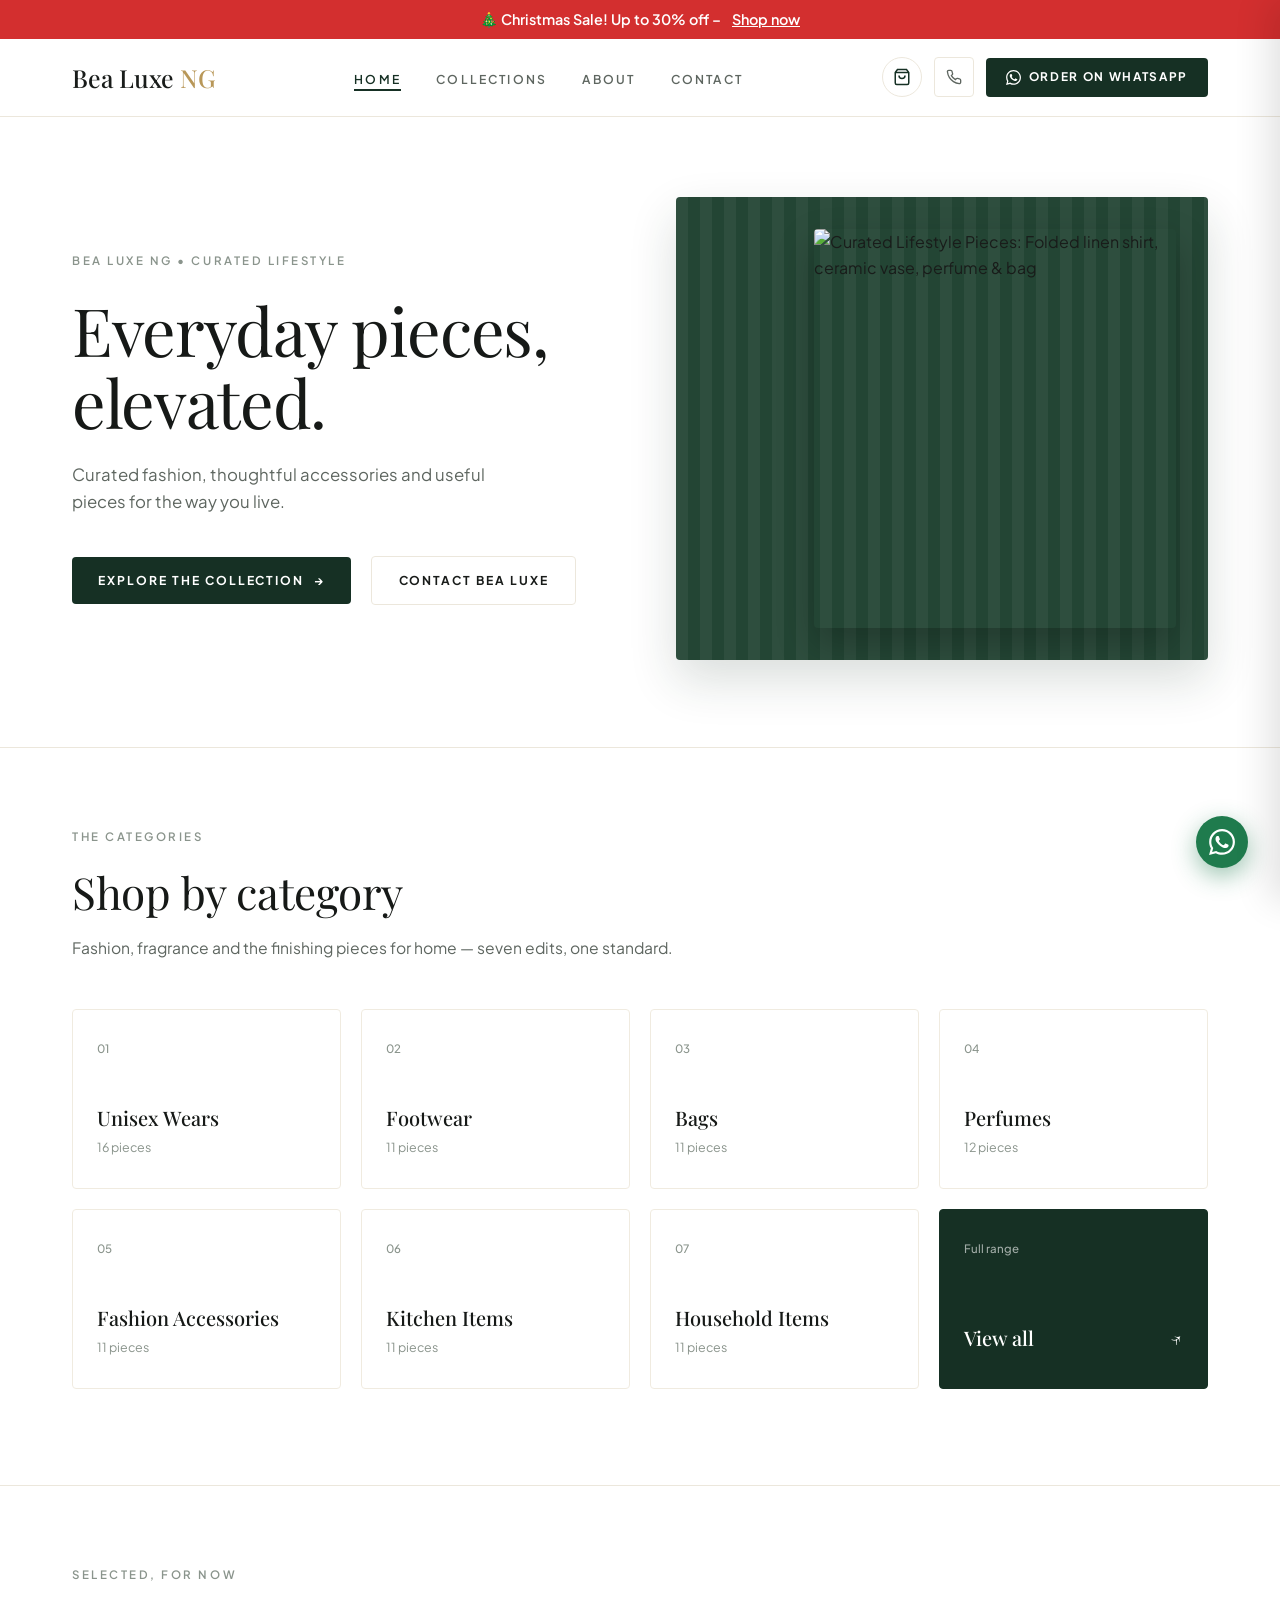
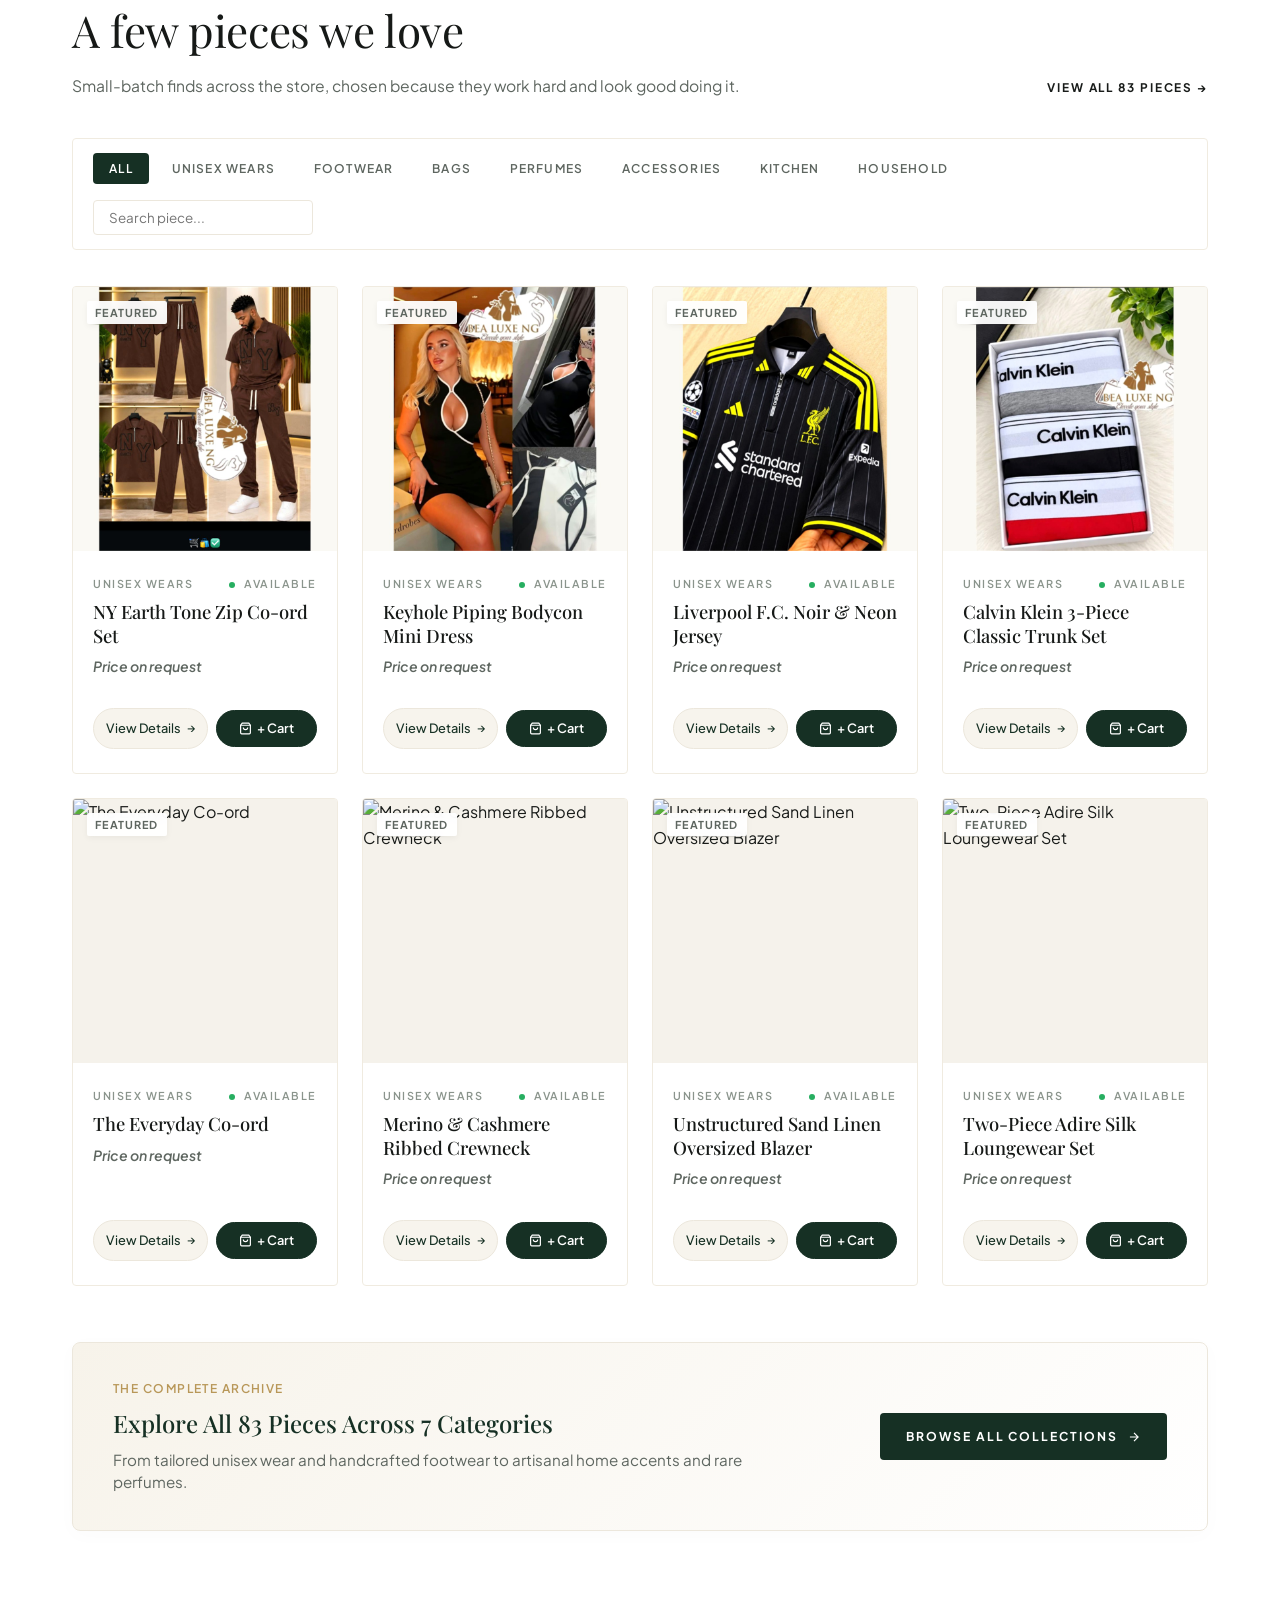
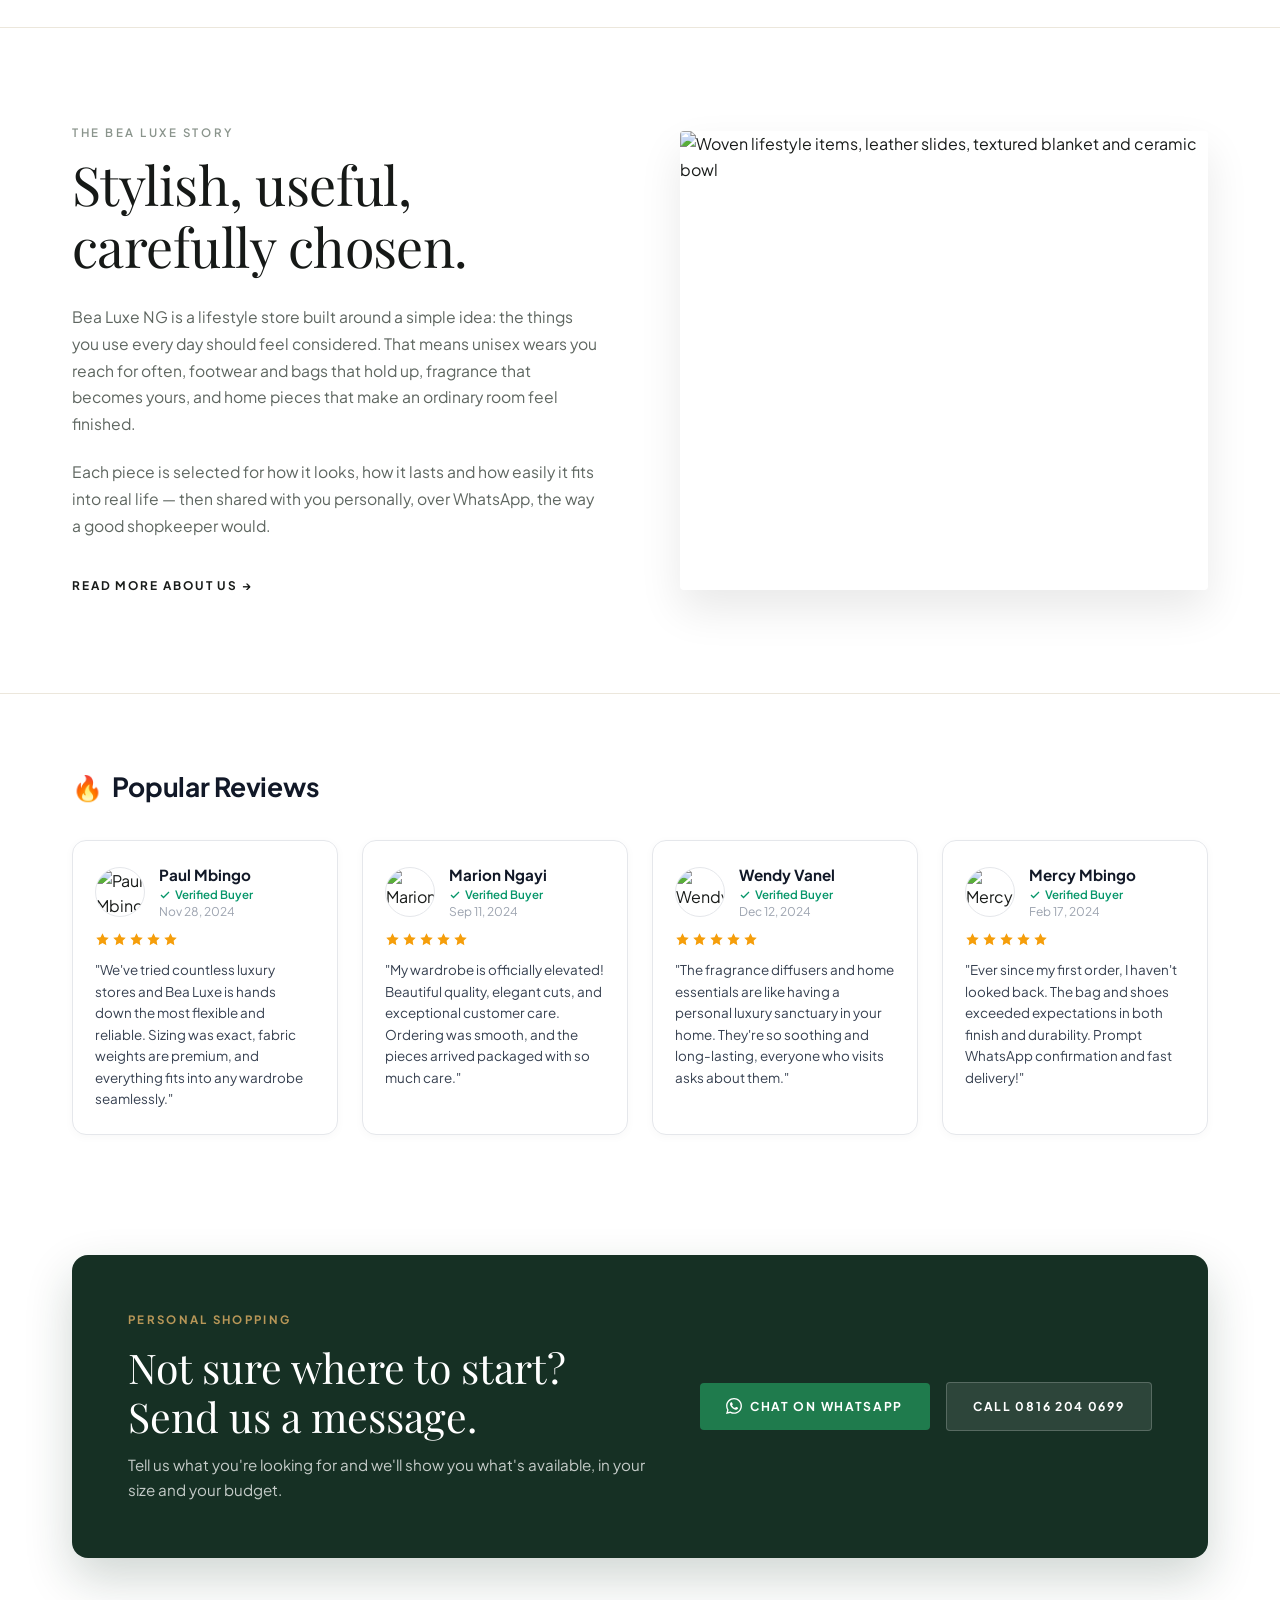
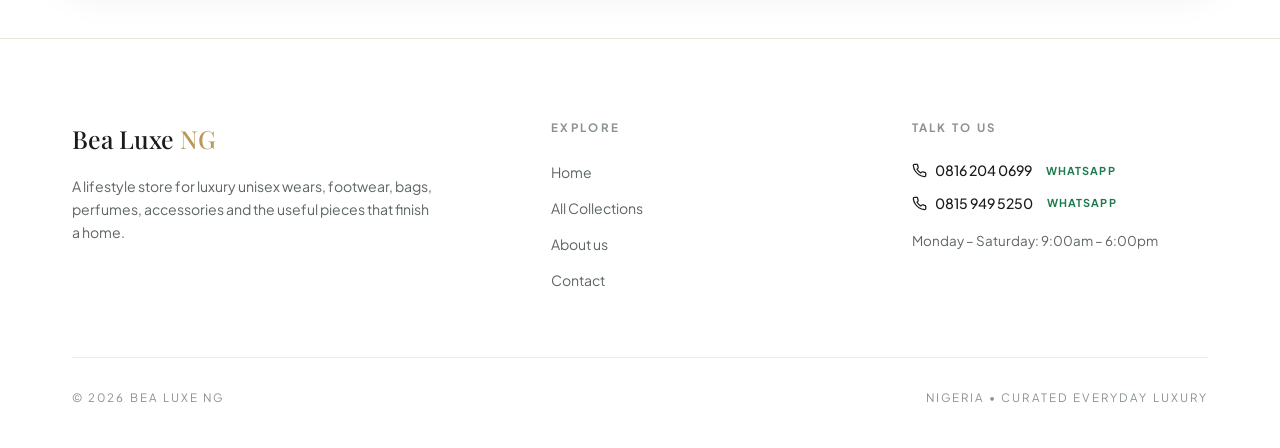
==== commit adb196a8: "feat: redesign review section to match Popular Reviews card design with avatars, verified buyer badg" ====
--- a/index.html
+++ b/index.html
@@ -332,102 +332,104 @@
     </section>
 
 
-    <!-- ================= 6. SECTION: CUSTOMER REVIEWS ================= -->
+    <!-- ================= 6. SECTION: POPULAR REVIEWS ================= -->
     <section class="reviews-section" id="reviews">
       <div class="container">
-        <div class="section-head reveal-fade-up">
-          <div class="section-kicker">Client Reviews</div>
-          <h2 class="section-title">Loved by our customers</h2>
-          <p class="section-desc">Real experiences from discerning clients who wear our pieces and style their spaces with Bea Luxe.</p>
-        </div>
+        <h2 class="popular-reviews-heading reveal-fade-up">
+          <span class="fire-emoji">🔥</span> Popular Reviews
+        </h2>
 
         <div class="reviews-grid">
-          <!-- Review 1 -->
-          <div class="review-card reveal-fade-up delay-1">
-            <div>
-              <div class="review-stars" aria-label="5 out of 5 stars">
-                <svg viewBox="0 0 24 24"><polygon points="12 2 15.09 8.26 22 9.27 17 14.14 18.18 21.02 12 17.77 5.82 21.02 7 14.14 2 9.27 8.91 8.26 12 2"></polygon></svg>
-                <svg viewBox="0 0 24 24"><polygon points="12 2 15.09 8.26 22 9.27 17 14.14 18.18 21.02 12 17.77 5.82 21.02 7 14.14 2 9.27 8.91 8.26 12 2"></polygon></svg>
-                <svg viewBox="0 0 24 24"><polygon points="12 2 15.09 8.26 22 9.27 17 14.14 18.18 21.02 12 17.77 5.82 21.02 7 14.14 2 9.27 8.91 8.26 12 2"></polygon></svg>
-                <svg viewBox="0 0 24 24"><polygon points="12 2 15.09 8.26 22 9.27 17 14.14 18.18 21.02 12 17.77 5.82 21.02 7 14.14 2 9.27 8.91 8.26 12 2"></polygon></svg>
-                <svg viewBox="0 0 24 24"><polygon points="12 2 15.09 8.26 22 9.27 17 14.14 18.18 21.02 12 17.77 5.82 21.02 7 14.14 2 9.27 8.91 8.26 12 2"></polygon></svg>
+          <!-- Card 1: Paul Mbingo -->
+          <div class="popular-review-card reveal-fade-up delay-1">
+            <div class="review-card-top">
+              <img class="review-avatar" src="https://images.unsplash.com/photo-1507003211169-0a1dd7228f2d?auto=format&fit=crop&w=150&q=80" alt="Paul Mbingo">
+              <div class="review-user-info">
+                <span class="review-user-name">Paul Mbingo</span>
+                <span class="review-badge-verified">
+                  <svg viewBox="0 0 24 24" fill="none" stroke="currentColor"><polyline points="20 6 9 17 4 12"></polyline></svg>
+                  Verified Buyer
+                </span>
+                <span class="review-date">Nov 28, 2024</span>
               </div>
-              <p class="review-text">"The linen co-ord set is exceptional. Breathable, beautifully cut, and exactly as pictured. Delivery to Lekki was smooth and arrived within 24 hours."</p>
-            </div>
-            <div class="review-author-wrap">
-              <div class="review-author-name">
-                <span>Chidinma O.</span>
-                <span class="review-verified-badge"><svg width="11" height="11" viewBox="0 0 24 24" fill="none" stroke="currentColor" stroke-width="3"><polyline points="20 6 9 17 4 12"></polyline></svg> Verified</span>
+            </div>
+            <div class="review-stars-row" aria-label="5 out of 5 stars">
+              <svg viewBox="0 0 24 24"><polygon points="12 2 15.09 8.26 22 9.27 17 14.14 18.18 21.02 12 17.77 5.82 21.02 7 14.14 2 9.27 8.91 8.26 12 2"></polygon></svg>
+              <svg viewBox="0 0 24 24"><polygon points="12 2 15.09 8.26 22 9.27 17 14.14 18.18 21.02 12 17.77 5.82 21.02 7 14.14 2 9.27 8.91 8.26 12 2"></polygon></svg>
+              <svg viewBox="0 0 24 24"><polygon points="12 2 15.09 8.26 22 9.27 17 14.14 18.18 21.02 12 17.77 5.82 21.02 7 14.14 2 9.27 8.91 8.26 12 2"></polygon></svg>
+              <svg viewBox="0 0 24 24"><polygon points="12 2 15.09 8.26 22 9.27 17 14.14 18.18 21.02 12 17.77 5.82 21.02 7 14.14 2 9.27 8.91 8.26 12 2"></polygon></svg>
+              <svg viewBox="0 0 24 24"><polygon points="12 2 15.09 8.26 22 9.27 17 14.14 18.18 21.02 12 17.77 5.82 21.02 7 14.14 2 9.27 8.91 8.26 12 2"></polygon></svg>
+            </div>
+            <p class="popular-review-text">"We've tried countless luxury stores and Bea Luxe is hands down the most flexible and reliable. Sizing was exact, fabric weights are premium, and everything fits into any wardrobe seamlessly."</p>
+          </div>
+
+          <!-- Card 2: Marion Ngayi -->
+          <div class="popular-review-card reveal-fade-up delay-2">
+            <div class="review-card-top">
+              <img class="review-avatar" src="https://images.unsplash.com/photo-1534528741775-53994a69daeb?auto=format&fit=crop&w=150&q=80" alt="Marion Ngayi">
+              <div class="review-user-info">
+                <span class="review-user-name">Marion Ngayi</span>
+                <span class="review-badge-verified">
+                  <svg viewBox="0 0 24 24" fill="none" stroke="currentColor"><polyline points="20 6 9 17 4 12"></polyline></svg>
+                  Verified Buyer
+                </span>
+                <span class="review-date">Sep 11, 2024</span>
               </div>
-              <div class="review-author-loc">Lekki, Lagos</div>
-              <div class="review-item-tag">Unisex Linen Co-ord & Leather Tote</div>
-            </div>
-          </div>
-
-          <!-- Review 2 -->
-          <div class="review-card reveal-fade-up delay-2">
-            <div>
-              <div class="review-stars" aria-label="5 out of 5 stars">
-                <svg viewBox="0 0 24 24"><polygon points="12 2 15.09 8.26 22 9.27 17 14.14 18.18 21.02 12 17.77 5.82 21.02 7 14.14 2 9.27 8.91 8.26 12 2"></polygon></svg>
-                <svg viewBox="0 0 24 24"><polygon points="12 2 15.09 8.26 22 9.27 17 14.14 18.18 21.02 12 17.77 5.82 21.02 7 14.14 2 9.27 8.91 8.26 12 2"></polygon></svg>
-                <svg viewBox="0 0 24 24"><polygon points="12 2 15.09 8.26 22 9.27 17 14.14 18.18 21.02 12 17.77 5.82 21.02 7 14.14 2 9.27 8.91 8.26 12 2"></polygon></svg>
-                <svg viewBox="0 0 24 24"><polygon points="12 2 15.09 8.26 22 9.27 17 14.14 18.18 21.02 12 17.77 5.82 21.02 7 14.14 2 9.27 8.91 8.26 12 2"></polygon></svg>
-                <svg viewBox="0 0 24 24"><polygon points="12 2 15.09 8.26 22 9.27 17 14.14 18.18 21.02 12 17.77 5.82 21.02 7 14.14 2 9.27 8.91 8.26 12 2"></polygon></svg>
+            </div>
+            <div class="review-stars-row" aria-label="5 out of 5 stars">
+              <svg viewBox="0 0 24 24"><polygon points="12 2 15.09 8.26 22 9.27 17 14.14 18.18 21.02 12 17.77 5.82 21.02 7 14.14 2 9.27 8.91 8.26 12 2"></polygon></svg>
+              <svg viewBox="0 0 24 24"><polygon points="12 2 15.09 8.26 22 9.27 17 14.14 18.18 21.02 12 17.77 5.82 21.02 7 14.14 2 9.27 8.91 8.26 12 2"></polygon></svg>
+              <svg viewBox="0 0 24 24"><polygon points="12 2 15.09 8.26 22 9.27 17 14.14 18.18 21.02 12 17.77 5.82 21.02 7 14.14 2 9.27 8.91 8.26 12 2"></polygon></svg>
+              <svg viewBox="0 0 24 24"><polygon points="12 2 15.09 8.26 22 9.27 17 14.14 18.18 21.02 12 17.77 5.82 21.02 7 14.14 2 9.27 8.91 8.26 12 2"></polygon></svg>
+              <svg viewBox="0 0 24 24"><polygon points="12 2 15.09 8.26 22 9.27 17 14.14 18.18 21.02 12 17.77 5.82 21.02 7 14.14 2 9.27 8.91 8.26 12 2"></polygon></svg>
+            </div>
+            <p class="popular-review-text">"My wardrobe is officially elevated! Beautiful quality, elegant cuts, and exceptional customer care. Ordering was smooth, and the pieces arrived packaged with so much care."</p>
+          </div>
+
+          <!-- Card 3: Wendy Vanel -->
+          <div class="popular-review-card reveal-fade-up delay-3">
+            <div class="review-card-top">
+              <img class="review-avatar" src="https://images.unsplash.com/photo-1531746020798-e6953c6e8e04?auto=format&fit=crop&w=150&q=80" alt="Wendy Vanel">
+              <div class="review-user-info">
+                <span class="review-user-name">Wendy Vanel</span>
+                <span class="review-badge-verified">
+                  <svg viewBox="0 0 24 24" fill="none" stroke="currentColor"><polyline points="20 6 9 17 4 12"></polyline></svg>
+                  Verified Buyer
+                </span>
+                <span class="review-date">Dec 12, 2024</span>
               </div>
-              <p class="review-text">"Ordering on WhatsApp was seamless. Sizing advice was spot-on for the loafers, and the craftsmanship easily matches international luxury labels."</p>
-            </div>
-            <div class="review-author-wrap">
-              <div class="review-author-name">
-                <span>Tunde A.</span>
-                <span class="review-verified-badge"><svg width="11" height="11" viewBox="0 0 24 24" fill="none" stroke="currentColor" stroke-width="3"><polyline points="20 6 9 17 4 12"></polyline></svg> Verified</span>
+            </div>
+            <div class="review-stars-row" aria-label="5 out of 5 stars">
+              <svg viewBox="0 0 24 24"><polygon points="12 2 15.09 8.26 22 9.27 17 14.14 18.18 21.02 12 17.77 5.82 21.02 7 14.14 2 9.27 8.91 8.26 12 2"></polygon></svg>
+              <svg viewBox="0 0 24 24"><polygon points="12 2 15.09 8.26 22 9.27 17 14.14 18.18 21.02 12 17.77 5.82 21.02 7 14.14 2 9.27 8.91 8.26 12 2"></polygon></svg>
+              <svg viewBox="0 0 24 24"><polygon points="12 2 15.09 8.26 22 9.27 17 14.14 18.18 21.02 12 17.77 5.82 21.02 7 14.14 2 9.27 8.91 8.26 12 2"></polygon></svg>
+              <svg viewBox="0 0 24 24"><polygon points="12 2 15.09 8.26 22 9.27 17 14.14 18.18 21.02 12 17.77 5.82 21.02 7 14.14 2 9.27 8.91 8.26 12 2"></polygon></svg>
+              <svg viewBox="0 0 24 24"><polygon points="12 2 15.09 8.26 22 9.27 17 14.14 18.18 21.02 12 17.77 5.82 21.02 7 14.14 2 9.27 8.91 8.26 12 2"></polygon></svg>
+            </div>
+            <p class="popular-review-text">"The fragrance diffusers and home essentials are like having a personal luxury sanctuary in your home. They're so soothing and long-lasting, everyone who visits asks about them."</p>
+          </div>
+
+          <!-- Card 4: Mercy Mbingo -->
+          <div class="popular-review-card reveal-fade-up delay-4">
+            <div class="review-card-top">
+              <img class="review-avatar" src="https://images.unsplash.com/photo-1544005313-94ddf0286df2?auto=format&fit=crop&w=150&q=80" alt="Mercy Mbingo">
+              <div class="review-user-info">
+                <span class="review-user-name">Mercy Mbingo</span>
+                <span class="review-badge-verified">
+                  <svg viewBox="0 0 24 24" fill="none" stroke="currentColor"><polyline points="20 6 9 17 4 12"></polyline></svg>
+                  Verified Buyer
+                </span>
+                <span class="review-date">Feb 17, 2024</span>
               </div>
-              <div class="review-author-loc">Maitama, Abuja</div>
-              <div class="review-item-tag">Handcrafted Suede Loafers</div>
-            </div>
-          </div>
-
-          <!-- Review 3 -->
-          <div class="review-card reveal-fade-up delay-3">
-            <div>
-              <div class="review-stars" aria-label="5 out of 5 stars">
-                <svg viewBox="0 0 24 24"><polygon points="12 2 15.09 8.26 22 9.27 17 14.14 18.18 21.02 12 17.77 5.82 21.02 7 14.14 2 9.27 8.91 8.26 12 2"></polygon></svg>
-                <svg viewBox="0 0 24 24"><polygon points="12 2 15.09 8.26 22 9.27 17 14.14 18.18 21.02 12 17.77 5.82 21.02 7 14.14 2 9.27 8.91 8.26 12 2"></polygon></svg>
-                <svg viewBox="0 0 24 24"><polygon points="12 2 15.09 8.26 22 9.27 17 14.14 18.18 21.02 12 17.77 5.82 21.02 7 14.14 2 9.27 8.91 8.26 12 2"></polygon></svg>
-                <svg viewBox="0 0 24 24"><polygon points="12 2 15.09 8.26 22 9.27 17 14.14 18.18 21.02 12 17.77 5.82 21.02 7 14.14 2 9.27 8.91 8.26 12 2"></polygon></svg>
-                <svg viewBox="0 0 24 24"><polygon points="12 2 15.09 8.26 22 9.27 17 14.14 18.18 21.02 12 17.77 5.82 21.02 7 14.14 2 9.27 8.91 8.26 12 2"></polygon></svg>
-              </div>
-              <p class="review-text">"The diffuser and amber fragrance completely elevated our space. Subtle, long-lasting, and the presentation felt like unboxing a bespoke gift."</p>
-            </div>
-            <div class="review-author-wrap">
-              <div class="review-author-name">
-                <span>Blessing E.</span>
-                <span class="review-verified-badge"><svg width="11" height="11" viewBox="0 0 24 24" fill="none" stroke="currentColor" stroke-width="3"><polyline points="20 6 9 17 4 12"></polyline></svg> Verified</span>
-              </div>
-              <div class="review-author-loc">GRA, Port Harcourt</div>
-              <div class="review-item-tag">Oud & Amber Ambient Fragrance</div>
-            </div>
-          </div>
-
-          <!-- Review 4 -->
-          <div class="review-card reveal-fade-up delay-4">
-            <div>
-              <div class="review-stars" aria-label="5 out of 5 stars">
-                <svg viewBox="0 0 24 24"><polygon points="12 2 15.09 8.26 22 9.27 17 14.14 18.18 21.02 12 17.77 5.82 21.02 7 14.14 2 9.27 8.91 8.26 12 2"></polygon></svg>
-                <svg viewBox="0 0 24 24"><polygon points="12 2 15.09 8.26 22 9.27 17 14.14 18.18 21.02 12 17.77 5.82 21.02 7 14.14 2 9.27 8.91 8.26 12 2"></polygon></svg>
-                <svg viewBox="0 0 24 24"><polygon points="12 2 15.09 8.26 22 9.27 17 14.14 18.18 21.02 12 17.77 5.82 21.02 7 14.14 2 9.27 8.91 8.26 12 2"></polygon></svg>
-                <svg viewBox="0 0 24 24"><polygon points="12 2 15.09 8.26 22 9.27 17 14.14 18.18 21.02 12 17.77 5.82 21.02 7 14.14 2 9.27 8.91 8.26 12 2"></polygon></svg>
-                <svg viewBox="0 0 24 24"><polygon points="12 2 15.09 8.26 22 9.27 17 14.14 18.18 21.02 12 17.77 5.82 21.02 7 14.14 2 9.27 8.91 8.26 12 2"></polygon></svg>
-              </div>
-              <p class="review-text">"Prompt responses, honest details about fabric weights, and durable finishes. It's rare to find an online store in Nigeria with this level of care."</p>
-            </div>
-            <div class="review-author-wrap">
-              <div class="review-author-name">
-                <span>Femi K.</span>
-                <span class="review-verified-badge"><svg width="11" height="11" viewBox="0 0 24 24" fill="none" stroke="currentColor" stroke-width="3"><polyline points="20 6 9 17 4 12"></polyline></svg> Verified</span>
-              </div>
-              <div class="review-author-loc">Bodija, Ibadan</div>
-              <div class="review-item-tag">Minimalist Structured Weekender</div>
-            </div>
+            </div>
+            <div class="review-stars-row" aria-label="5 out of 5 stars">
+              <svg viewBox="0 0 24 24"><polygon points="12 2 15.09 8.26 22 9.27 17 14.14 18.18 21.02 12 17.77 5.82 21.02 7 14.14 2 9.27 8.91 8.26 12 2"></polygon></svg>
+              <svg viewBox="0 0 24 24"><polygon points="12 2 15.09 8.26 22 9.27 17 14.14 18.18 21.02 12 17.77 5.82 21.02 7 14.14 2 9.27 8.91 8.26 12 2"></polygon></svg>
+              <svg viewBox="0 0 24 24"><polygon points="12 2 15.09 8.26 22 9.27 17 14.14 18.18 21.02 12 17.77 5.82 21.02 7 14.14 2 9.27 8.91 8.26 12 2"></polygon></svg>
+              <svg viewBox="0 0 24 24"><polygon points="12 2 15.09 8.26 22 9.27 17 14.14 18.18 21.02 12 17.77 5.82 21.02 7 14.14 2 9.27 8.91 8.26 12 2"></polygon></svg>
+              <svg viewBox="0 0 24 24"><polygon points="12 2 15.09 8.26 22 9.27 17 14.14 18.18 21.02 12 17.77 5.82 21.02 7 14.14 2 9.27 8.91 8.26 12 2"></polygon></svg>
+            </div>
+            <p class="popular-review-text">"Ever since my first order, I haven't looked back. The bag and shoes exceeded expectations in both finish and durability. Prompt WhatsApp confirmation and fast delivery!"</p>
           </div>
         </div>
       </div>
--- a/styles.css
+++ b/styles.css
@@ -973,98 +973,123 @@
 }
 
 /* ==========================================================================
-   Section: Customer Reviews
+   Section: Popular Reviews (Matching Design with Avatars, Badges, Stars)
    ========================================================================== */
 .reviews-section {
-  padding: 5rem 0 6rem;
+  padding: 4.5rem 0 5.5rem;
   background-color: #ffffff;
   border-top: 1px solid var(--border-light);
+}
+
+.popular-reviews-heading {
+  display: flex;
+  align-items: center;
+  gap: 0.6rem;
+  font-family: var(--font-sans);
+  font-size: 1.65rem;
+  font-weight: 700;
+  color: #111827;
+  margin-bottom: 2rem;
+  letter-spacing: -0.01em;
+}
+
+.popular-reviews-heading .fire-emoji {
+  font-size: 1.55rem;
+  display: inline-block;
+  line-height: 1;
 }
 
 .reviews-grid {
   display: grid;
   grid-template-columns: repeat(4, minmax(0, 1fr));
   gap: 1.5rem;
-  margin-top: 3rem;
-}
-
-.review-card {
+}
+
+.popular-review-card {
   background-color: #ffffff;
-  border: 1px solid var(--border-card);
-  border-radius: var(--radius-sm);
-  padding: 2rem 1.6rem;
+  border: 1px solid #e5e7eb;
+  border-radius: 14px;
+  padding: 1.5rem 1.4rem;
   display: flex;
   flex-direction: column;
-  justify-content: space-between;
   transition: all 0.3s var(--ease-out-expo);
-  box-shadow: 0 2px 12px rgba(0, 0, 0, 0.02);
-}
-
-.review-card:hover {
+  box-shadow: 0 2px 10px rgba(0, 0, 0, 0.03);
+}
+
+.popular-review-card:hover {
   transform: translateY(-4px);
-  box-shadow: 0 10px 28px rgba(0, 0, 0, 0.06);
-  border-color: var(--border-light);
-}
-
-.review-stars {
-  display: flex;
-  gap: 3px;
-  color: var(--gold-accent);
-  margin-bottom: 1rem;
-}
-
-.review-stars svg {
+  box-shadow: 0 12px 24px rgba(0, 0, 0, 0.06);
+  border-color: #d1d5db;
+}
+
+.review-card-top {
+  display: flex;
+  align-items: center;
+  gap: 0.85rem;
+}
+
+.review-avatar {
+  width: 50px;
+  height: 50px;
+  border-radius: 50%;
+  object-fit: cover;
+  flex-shrink: 0;
+  border: 1px solid #e5e7eb;
+}
+
+.review-user-info {
+  display: flex;
+  flex-direction: column;
+  gap: 2px;
+}
+
+.review-user-name {
+  font-size: 0.95rem;
+  font-weight: 700;
+  color: #111827;
+  line-height: 1.25;
+}
+
+.review-badge-verified {
+  display: inline-flex;
+  align-items: center;
+  gap: 4px;
+  font-size: 0.72rem;
+  font-weight: 600;
+  color: #059669;
+}
+
+.review-badge-verified svg {
+  width: 12px;
+  height: 12px;
+  stroke-width: 2.5;
+}
+
+.review-date {
+  font-size: 0.75rem;
+  color: #9ca3af;
+  line-height: 1;
+}
+
+.review-stars-row {
+  display: flex;
+  gap: 2px;
+  color: #f59e0b;
+  margin: 0.85rem 0 0.75rem;
+  font-size: 13px;
+}
+
+.review-stars-row svg {
   width: 15px;
   height: 15px;
   fill: currentColor;
 }
 
-.review-text {
-  font-size: 0.92rem;
-  color: var(--text-main);
-  line-height: 1.65;
-  margin-bottom: 1.4rem;
-  font-style: italic;
-  flex-grow: 1;
-}
-
-.review-author-wrap {
-  border-top: 1px solid var(--border-light);
-  padding-top: 1rem;
-}
-
-.review-author-name {
-  font-weight: 600;
-  font-size: 0.9rem;
-  color: var(--text-main);
-  display: flex;
-  align-items: center;
-  justify-content: space-between;
-}
-
-.review-verified-badge {
-  display: inline-flex;
-  align-items: center;
-  gap: 3px;
-  font-size: 0.72rem;
-  font-weight: 600;
-  color: var(--wa-green);
-  text-transform: uppercase;
-  letter-spacing: 0.04em;
-}
-
-.review-author-loc {
-  font-size: 0.78rem;
-  color: var(--text-muted);
-  margin-top: 0.15rem;
-}
-
-.review-item-tag {
-  display: inline-block;
-  font-size: 0.75rem;
-  color: var(--gold-accent);
-  margin-top: 0.35rem;
-  font-weight: 500;
+.popular-review-text {
+  font-size: 0.84rem;
+  color: #374151;
+  line-height: 1.6;
+  font-style: normal;
 }
 
 /* ==========================================================================
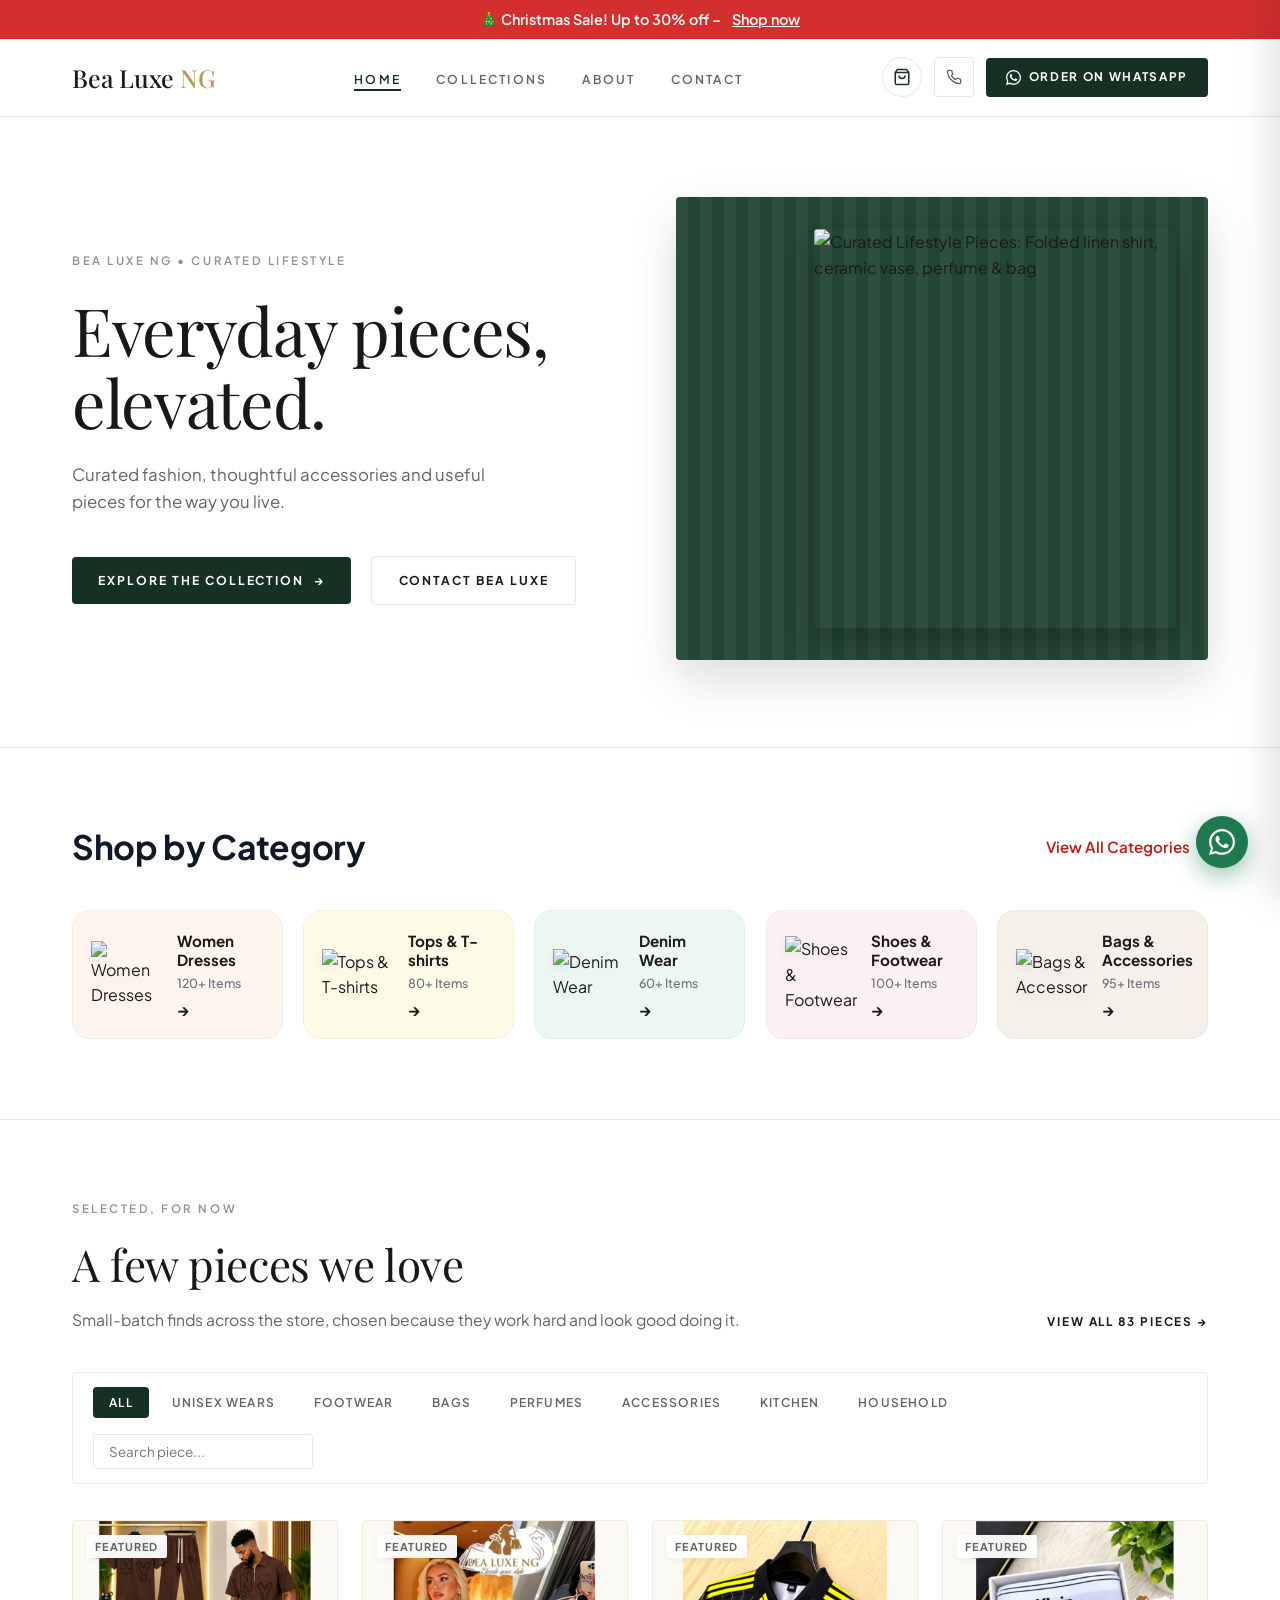
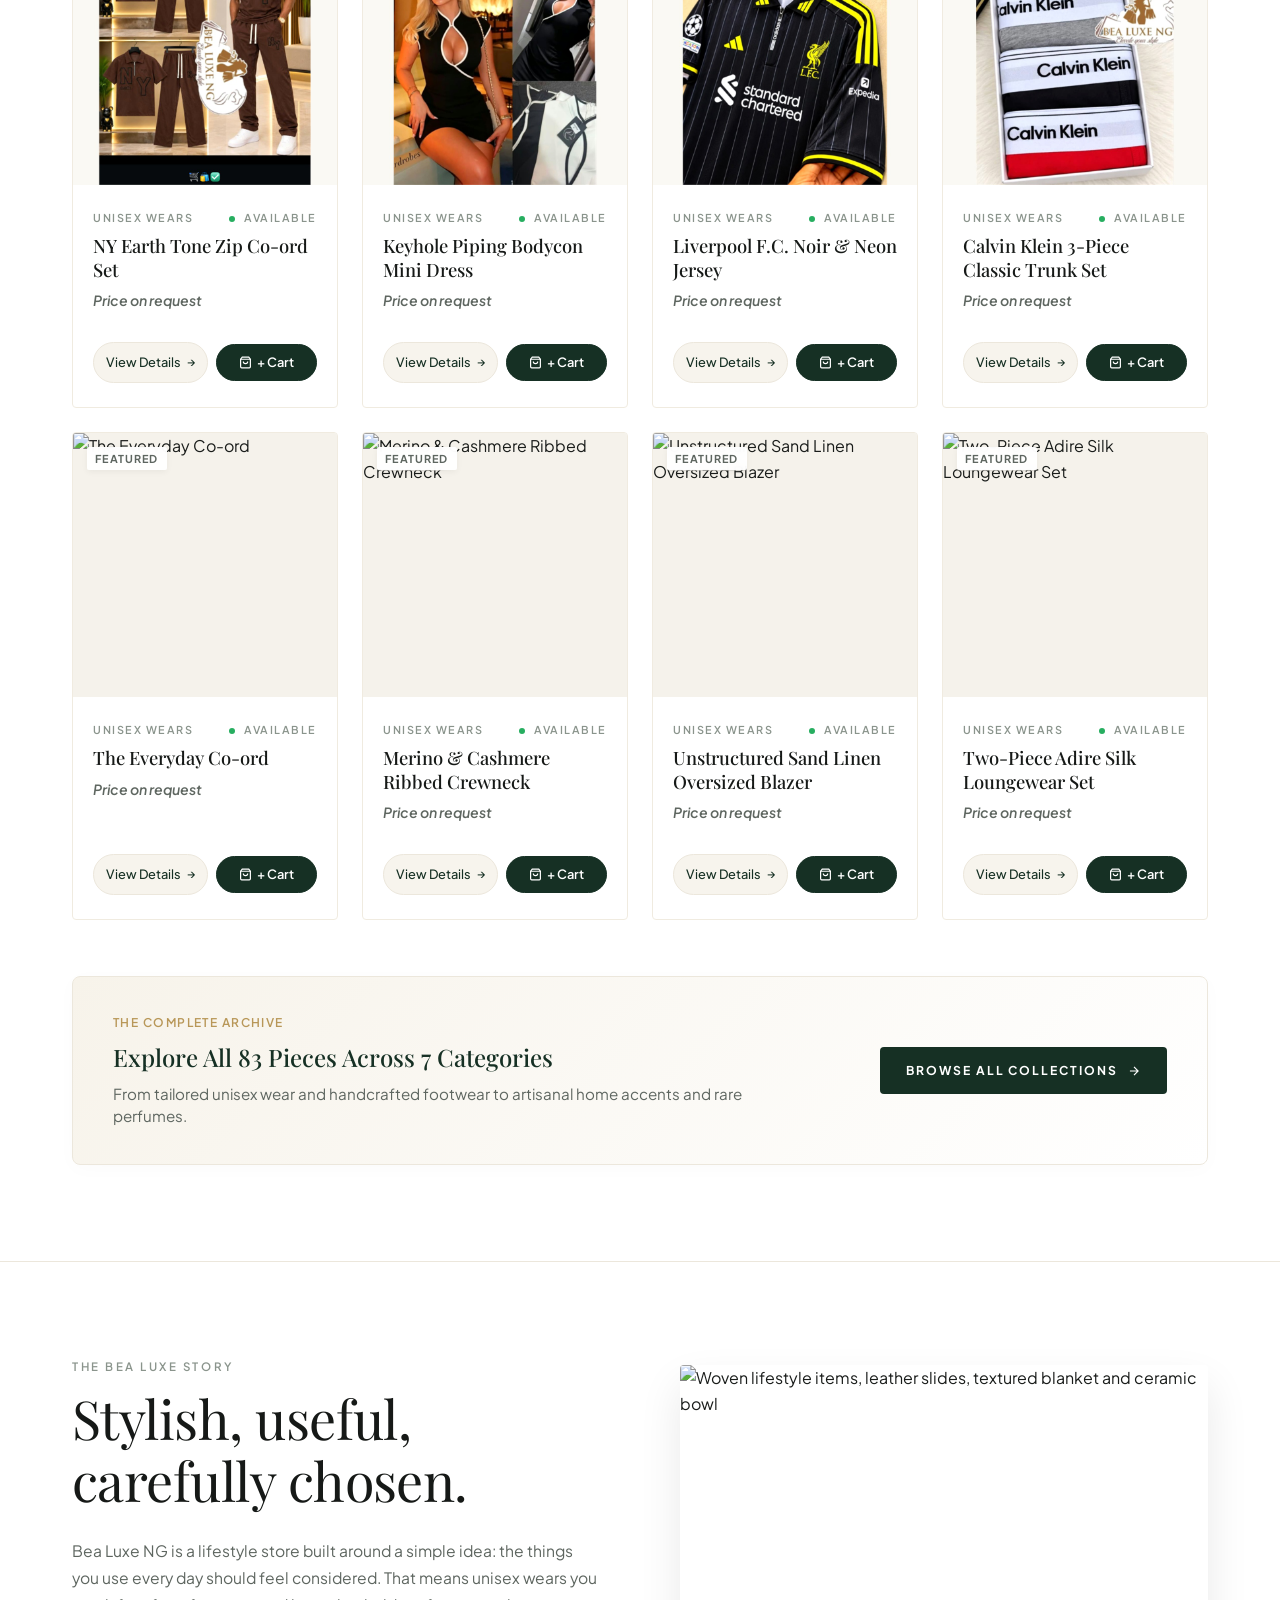
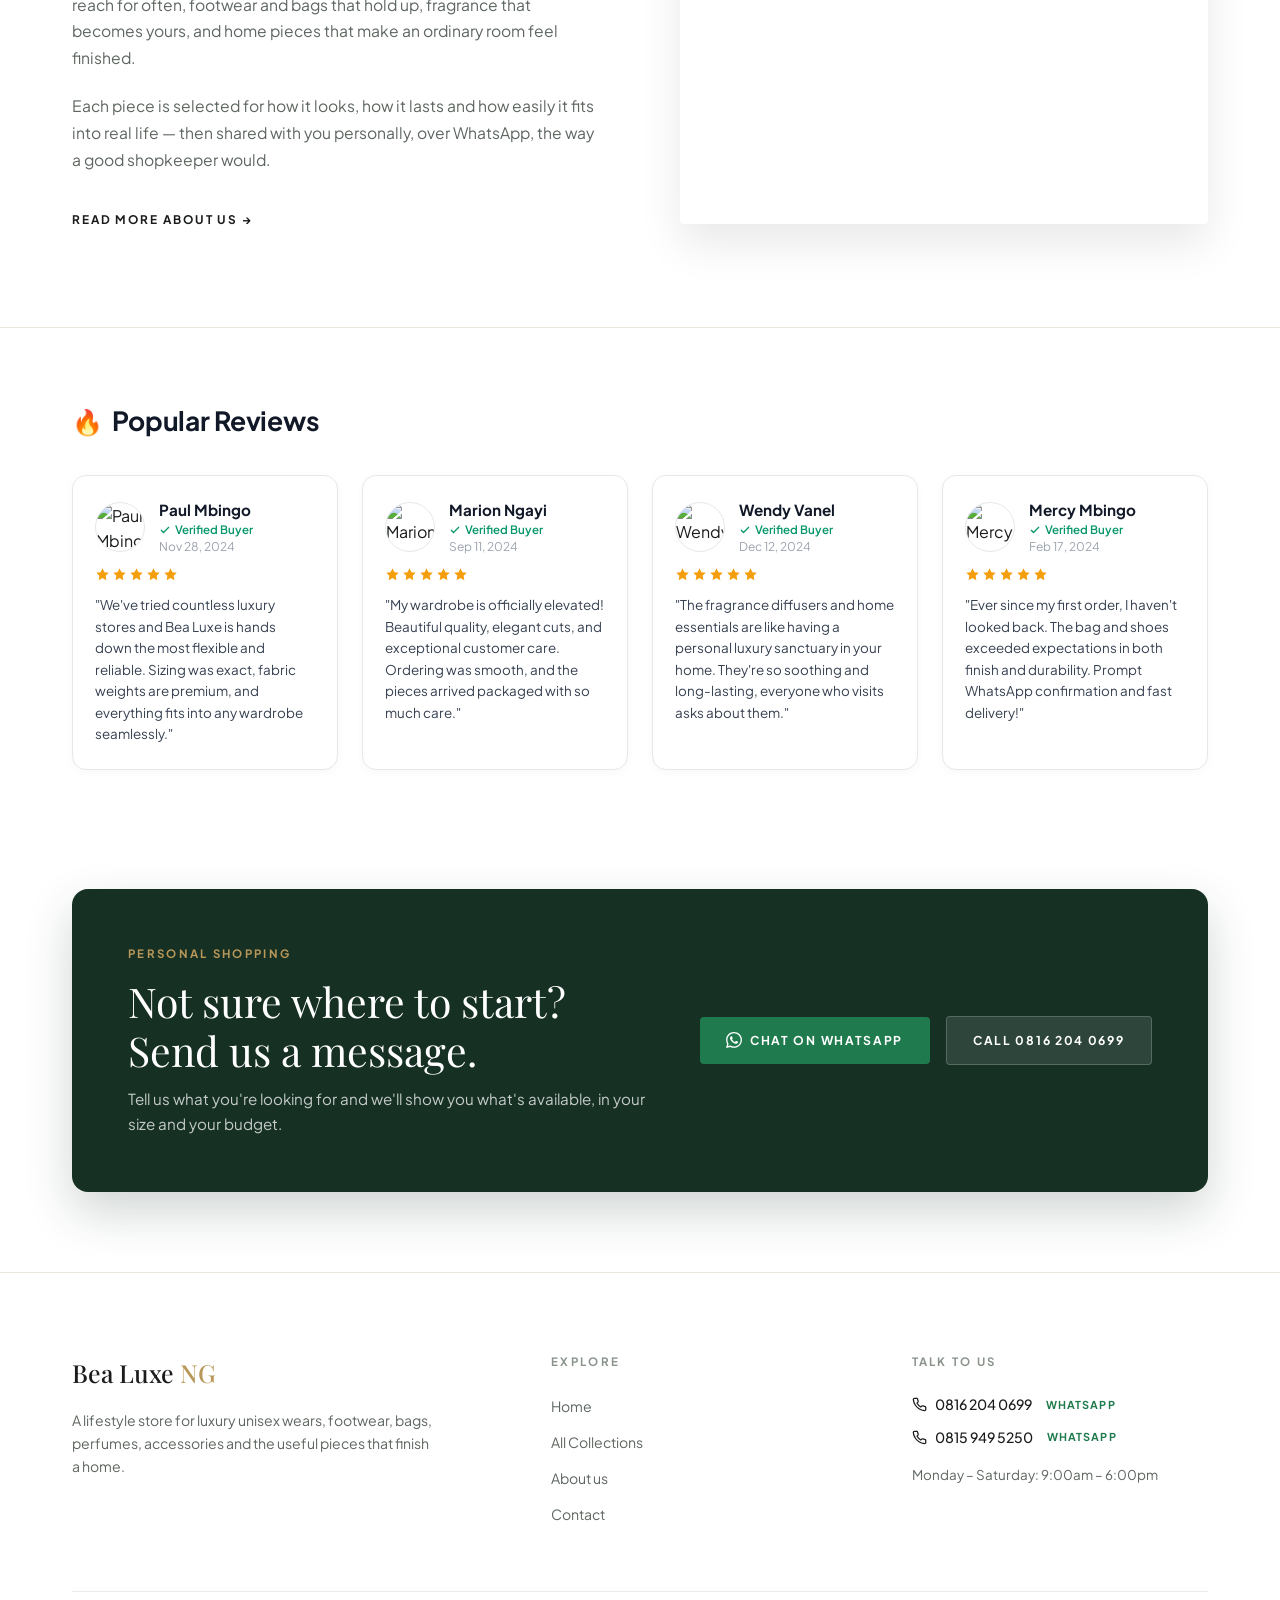
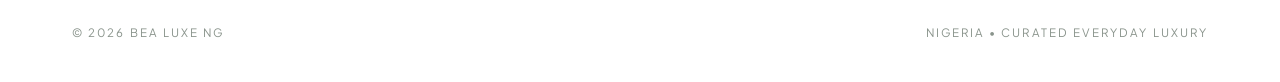
==== commit 6940a4f0: "feat: replace category section with pastel visual cards and product imagery from reference design" ====
--- a/index.html
+++ b/index.html
@@ -155,88 +155,76 @@
       </div>
     </section>
 
-    <!-- ================= 3. SECTION: THE CATEGORIES ================= -->
+    <!-- ================= 3. SECTION: SHOP BY CATEGORY ================= -->
     <section class="categories-section" id="categories">
       <div class="container">
-        <div class="section-head reveal-fade-up">
-          <div class="section-kicker">The Categories</div>
-          <h2 class="section-title">Shop by category</h2>
-          <p class="section-desc">Fashion, fragrance and the finishing pieces for home — seven edits, one standard.</p>
-        </div>
-
-        <!-- 8 Box Grid -->
-        <div class="category-8-grid">
-          <!-- 01. Unisex Wears -->
-          <div class="cat-tile reveal-fade-up delay-1" data-cat="Unisex Wears">
-            <span class="cat-tile-num">01</span>
-            <div>
-              <div class="cat-tile-name">Unisex Wears</div>
-              <div class="cat-tile-count">16 pieces</div>
-            </div>
-          </div>
-
-          <!-- 02. Footwear -->
-          <div class="cat-tile reveal-fade-up delay-2" data-cat="Footwear">
-            <span class="cat-tile-num">02</span>
-            <div>
-              <div class="cat-tile-name">Footwear</div>
-              <div class="cat-tile-count">11 pieces</div>
-            </div>
-          </div>
-
-          <!-- 03. Bags -->
-          <div class="cat-tile reveal-fade-up delay-3" data-cat="Bags">
-            <span class="cat-tile-num">03</span>
-            <div>
-              <div class="cat-tile-name">Bags</div>
-              <div class="cat-tile-count">11 pieces</div>
-            </div>
-          </div>
-
-          <!-- 04. Perfumes -->
-          <div class="cat-tile reveal-fade-up delay-4" data-cat="Perfumes">
-            <span class="cat-tile-num">04</span>
-            <div>
-              <div class="cat-tile-name">Perfumes</div>
-              <div class="cat-tile-count">12 pieces</div>
-            </div>
-          </div>
-
-          <!-- 05. Fashion Accessories -->
-          <div class="cat-tile reveal-fade-up delay-1" data-cat="Fashion Accessories">
-            <span class="cat-tile-num">05</span>
-            <div>
-              <div class="cat-tile-name">Fashion Accessories</div>
-              <div class="cat-tile-count">11 pieces</div>
-            </div>
-          </div>
-
-          <!-- 06. Kitchen Items -->
-          <div class="cat-tile reveal-fade-up delay-2" data-cat="Kitchen Items">
-            <span class="cat-tile-num">06</span>
-            <div>
-              <div class="cat-tile-name">Kitchen Items</div>
-              <div class="cat-tile-count">11 pieces</div>
-            </div>
-          </div>
-
-          <!-- 07. Household Items -->
-          <div class="cat-tile reveal-fade-up delay-3" data-cat="Household Items">
-            <span class="cat-tile-num">07</span>
-            <div>
-              <div class="cat-tile-name">Household Items</div>
-              <div class="cat-tile-count">11 pieces</div>
-            </div>
-          </div>
-
-          <!-- 08. Dark View All -->
-          <div class="cat-tile tile-dark reveal-fade-up delay-4" data-cat="All">
-            <span class="cat-tile-num">Full range</span>
-            <div>
-              <div class="cat-tile-name">
-                <span>View all</span>
-                <span class="cat-arrow">↗</span>
-              </div>
+        <div class="category-section-header reveal-fade-up">
+          <h2 class="category-section-title">Shop by Category</h2>
+          <a href="collections.html" class="category-view-all-link">
+            <span>View All Categories</span>
+            <span>→</span>
+          </a>
+        </div>
+
+        <!-- 5 Visual Pastel Category Cards Matching Reference -->
+        <div class="category-cards-grid">
+          <!-- 01. Women Dresses -->
+          <div class="category-visual-card cat-tile card-peach reveal-fade-up delay-1" data-cat="Unisex Wears">
+            <div class="category-card-img-wrap">
+              <img class="category-card-img" src="https://images.unsplash.com/photo-1595777457583-95e059d581b8?auto=format&fit=crop&w=300&q=80" alt="Women Dresses">
+            </div>
+            <div class="category-card-info">
+              <span class="category-card-title">Women Dresses</span>
+              <span class="category-card-count">120+ Items</span>
+              <span class="category-card-arrow">→</span>
+            </div>
+          </div>
+
+          <!-- 02. Tops & T-shirts -->
+          <div class="category-visual-card cat-tile card-yellow reveal-fade-up delay-2" data-cat="Unisex Wears">
+            <div class="category-card-img-wrap">
+              <img class="category-card-img" src="https://images.unsplash.com/photo-1521572267360-ee0c2909d518?auto=format&fit=crop&w=300&q=80" alt="Tops & T-shirts">
+            </div>
+            <div class="category-card-info">
+              <span class="category-card-title">Tops & T-shirts</span>
+              <span class="category-card-count">80+ Items</span>
+              <span class="category-card-arrow">→</span>
+            </div>
+          </div>
+
+          <!-- 03. Denim Wear -->
+          <div class="category-visual-card cat-tile card-mint reveal-fade-up delay-3" data-cat="Unisex Wears">
+            <div class="category-card-img-wrap">
+              <img class="category-card-img" src="https://images.unsplash.com/photo-1576995853123-5a10305d93c0?auto=format&fit=crop&w=300&q=80" alt="Denim Wear">
+            </div>
+            <div class="category-card-info">
+              <span class="category-card-title">Denim Wear</span>
+              <span class="category-card-count">60+ Items</span>
+              <span class="category-card-arrow">→</span>
+            </div>
+          </div>
+
+          <!-- 04. Shoes & Footwear -->
+          <div class="category-visual-card cat-tile card-rose reveal-fade-up delay-4" data-cat="Footwear">
+            <div class="category-card-img-wrap">
+              <img class="category-card-img" src="https://images.unsplash.com/photo-1549298916-b41d501d3772?auto=format&fit=crop&w=300&q=80" alt="Shoes & Footwear">
+            </div>
+            <div class="category-card-info">
+              <span class="category-card-title">Shoes & Footwear</span>
+              <span class="category-card-count">100+ Items</span>
+              <span class="category-card-arrow">→</span>
+            </div>
+          </div>
+
+          <!-- 05. Bags & Accessories -->
+          <div class="category-visual-card cat-tile card-sand reveal-fade-up delay-5" data-cat="Bags">
+            <div class="category-card-img-wrap">
+              <img class="category-card-img" src="https://images.unsplash.com/photo-1584917865442-de89df76afd3?auto=format&fit=crop&w=300&q=80" alt="Bags & Accessories">
+            </div>
+            <div class="category-card-info">
+              <span class="category-card-title">Bags & Accessories</span>
+              <span class="category-card-count">95+ Items</span>
+              <span class="category-card-arrow">→</span>
             </div>
           </div>
         </div>
--- a/styles.css
+++ b/styles.css
@@ -529,100 +529,144 @@
   color: var(--text-muted);
 }
 
-.category-8-grid {
+/* ==========================================================================
+   Section 2: Shop by Category (Horizontal Visual Cards from Reference)
+   ========================================================================== */
+.categories-section {
+  padding: 4.5rem 0 5rem;
+  background-color: #ffffff;
+  border-top: 1px solid var(--border-light);
+}
+
+.category-section-header {
+  display: flex;
+  align-items: center;
+  justify-content: space-between;
+  margin-bottom: 2.25rem;
+}
+
+.category-section-title {
+  font-family: var(--font-sans);
+  font-size: clamp(1.6rem, 2.8vw, 2.1rem);
+  font-weight: 700;
+  color: #111827;
+  letter-spacing: -0.01em;
+}
+
+.category-view-all-link {
+  display: inline-flex;
+  align-items: center;
+  gap: 0.4rem;
+  font-size: 0.95rem;
+  font-weight: 600;
+  color: #b91c1c;
+  transition: all 0.2s ease;
+}
+
+.category-view-all-link:hover {
+  opacity: 0.85;
+  transform: translateX(3px);
+}
+
+.category-cards-grid {
   display: grid;
-  grid-template-columns: repeat(4, minmax(0, 1fr));
+  grid-template-columns: repeat(5, minmax(0, 1fr));
   gap: 1.25rem;
 }
 
-.cat-tile {
-  background-color: var(--bg-card-soft);
-  border: 1px solid var(--border-card);
-  border-radius: var(--radius-sm);
-  padding: 1.85rem 1.5rem;
-  min-height: 180px;
+.category-visual-card {
+  border-radius: 18px;
+  padding: 1.25rem 1.15rem;
+  display: flex;
+  align-items: center;
+  gap: 0.85rem;
+  text-decoration: none;
+  cursor: pointer;
+  transition: transform 0.3s var(--ease-out-expo), box-shadow 0.3s var(--ease-out-expo);
+  position: relative;
+  overflow: hidden;
+  border: 1px solid rgba(0, 0, 0, 0.04);
+}
+
+.category-visual-card:hover {
+  transform: translateY(-4px);
+  box-shadow: 0 12px 28px rgba(0, 0, 0, 0.08);
+}
+
+/* Card Pastel Backgrounds */
+.category-visual-card.card-peach {
+  background-color: #fef5ee;
+}
+
+.category-visual-card.card-yellow {
+  background-color: #fdfbe8;
+}
+
+.category-visual-card.card-mint {
+  background-color: #eef8f2;
+}
+
+.category-visual-card.card-rose {
+  background-color: #fcf1f3;
+}
+
+.category-visual-card.card-sand {
+  background-color: #f6f0ea;
+}
+
+.category-card-img-wrap {
+  width: 72px;
+  height: 82px;
+  flex-shrink: 0;
+  display: flex;
+  align-items: center;
+  justify-content: center;
+}
+
+.category-card-img {
+  max-width: 100%;
+  max-height: 100%;
+  object-fit: contain;
+  transition: transform 0.3s ease;
+  filter: drop-shadow(0 4px 6px rgba(0, 0, 0, 0.06));
+}
+
+.category-visual-card:hover .category-card-img {
+  transform: scale(1.08);
+}
+
+.category-card-info {
   display: flex;
   flex-direction: column;
-  justify-content: space-between;
-  cursor: pointer;
-  transition: all 0.3s var(--ease-out-expo);
-  position: relative;
-}
-
-.cat-tile::after {
-  content: "";
-  position: absolute;
-  bottom: 0;
-  left: 0;
-  width: 0%;
-  height: 3px;
-  background-color: var(--forest-dark);
-  transition: width 0.3s var(--ease-out-expo);
-}
-
-.cat-tile:hover {
-  background-color: #ffffff;
-  border-color: #ded8cb;
-  transform: translateY(-4px);
-  box-shadow: 0 10px 24px rgba(0, 0, 0, 0.05);
-}
-
-.cat-tile:hover::after {
-  width: 100%;
-}
-
-.cat-tile-num {
-  font-size: 0.72rem;
-  color: var(--text-subtle);
+  flex-grow: 1;
+}
+
+.category-card-title {
+  font-family: var(--font-sans);
+  font-size: 0.95rem;
+  font-weight: 700;
+  color: #1a1a1a;
+  line-height: 1.25;
+  margin-bottom: 0.3rem;
+}
+
+.category-card-count {
+  font-size: 0.78rem;
+  color: #6b7280;
+  margin-bottom: 0.5rem;
   font-weight: 500;
 }
 
-.cat-tile-name {
-  font-family: var(--font-serif);
-  font-size: 1.25rem;
-  font-weight: 500;
-  color: #161917;
-  margin-bottom: 0.25rem;
-}
-
-.cat-tile-count {
-  font-size: 0.78rem;
-  color: var(--text-subtle);
-}
-
-/* 8th Tile: Solid Dark "View all" */
-.cat-tile.tile-dark {
-  background-color: var(--forest-dark);
-  border-color: var(--forest-dark);
-  color: #ffffff;
-}
-
-.cat-tile.tile-dark::after {
-  background-color: var(--gold-accent);
-}
-
-.cat-tile.tile-dark .cat-tile-num {
-  color: rgba(255, 255, 255, 0.6);
-}
-
-.cat-tile.tile-dark .cat-tile-name {
-  color: #ffffff;
-  display: flex;
-  align-items: center;
-  justify-content: space-between;
-}
-
-.cat-tile.tile-dark .cat-arrow {
+.category-card-arrow {
+  font-size: 1rem;
+  color: #1a1a1a;
+  line-height: 1;
+  font-weight: 700;
   transition: transform 0.2s ease;
 }
 
-.cat-tile.tile-dark:hover .cat-arrow {
-  transform: translate(3px, -3px);
-}
-
-.cat-tile.tile-dark:hover {
-  background-color: var(--forest-hover);
-  border-color: var(--forest-hover);
+.category-visual-card:hover .category-card-arrow {
+  transform: translateX(4px);
 }
 
 /* ==========================================================================
@@ -1335,6 +1379,9 @@
     grid-template-columns: minmax(0, 1fr);
     gap: 3.5rem;
   }
+  .category-cards-grid {
+    grid-template-columns: repeat(3, minmax(0, 1fr));
+  }
   .category-8-grid {
     grid-template-columns: repeat(2, minmax(0, 1fr));
   }
@@ -1437,6 +1484,12 @@
   }
 
   /* Category Grid: 2 columns with safe bounds */
+  .category-cards-grid {
+    grid-template-columns: repeat(2, minmax(0, 1fr));
+    gap: 0.85rem;
+    width: 100%;
+    box-sizing: border-box;
+  }
   .category-8-grid {
     grid-template-columns: repeat(2, minmax(0, 1fr));
     gap: 0.75rem;
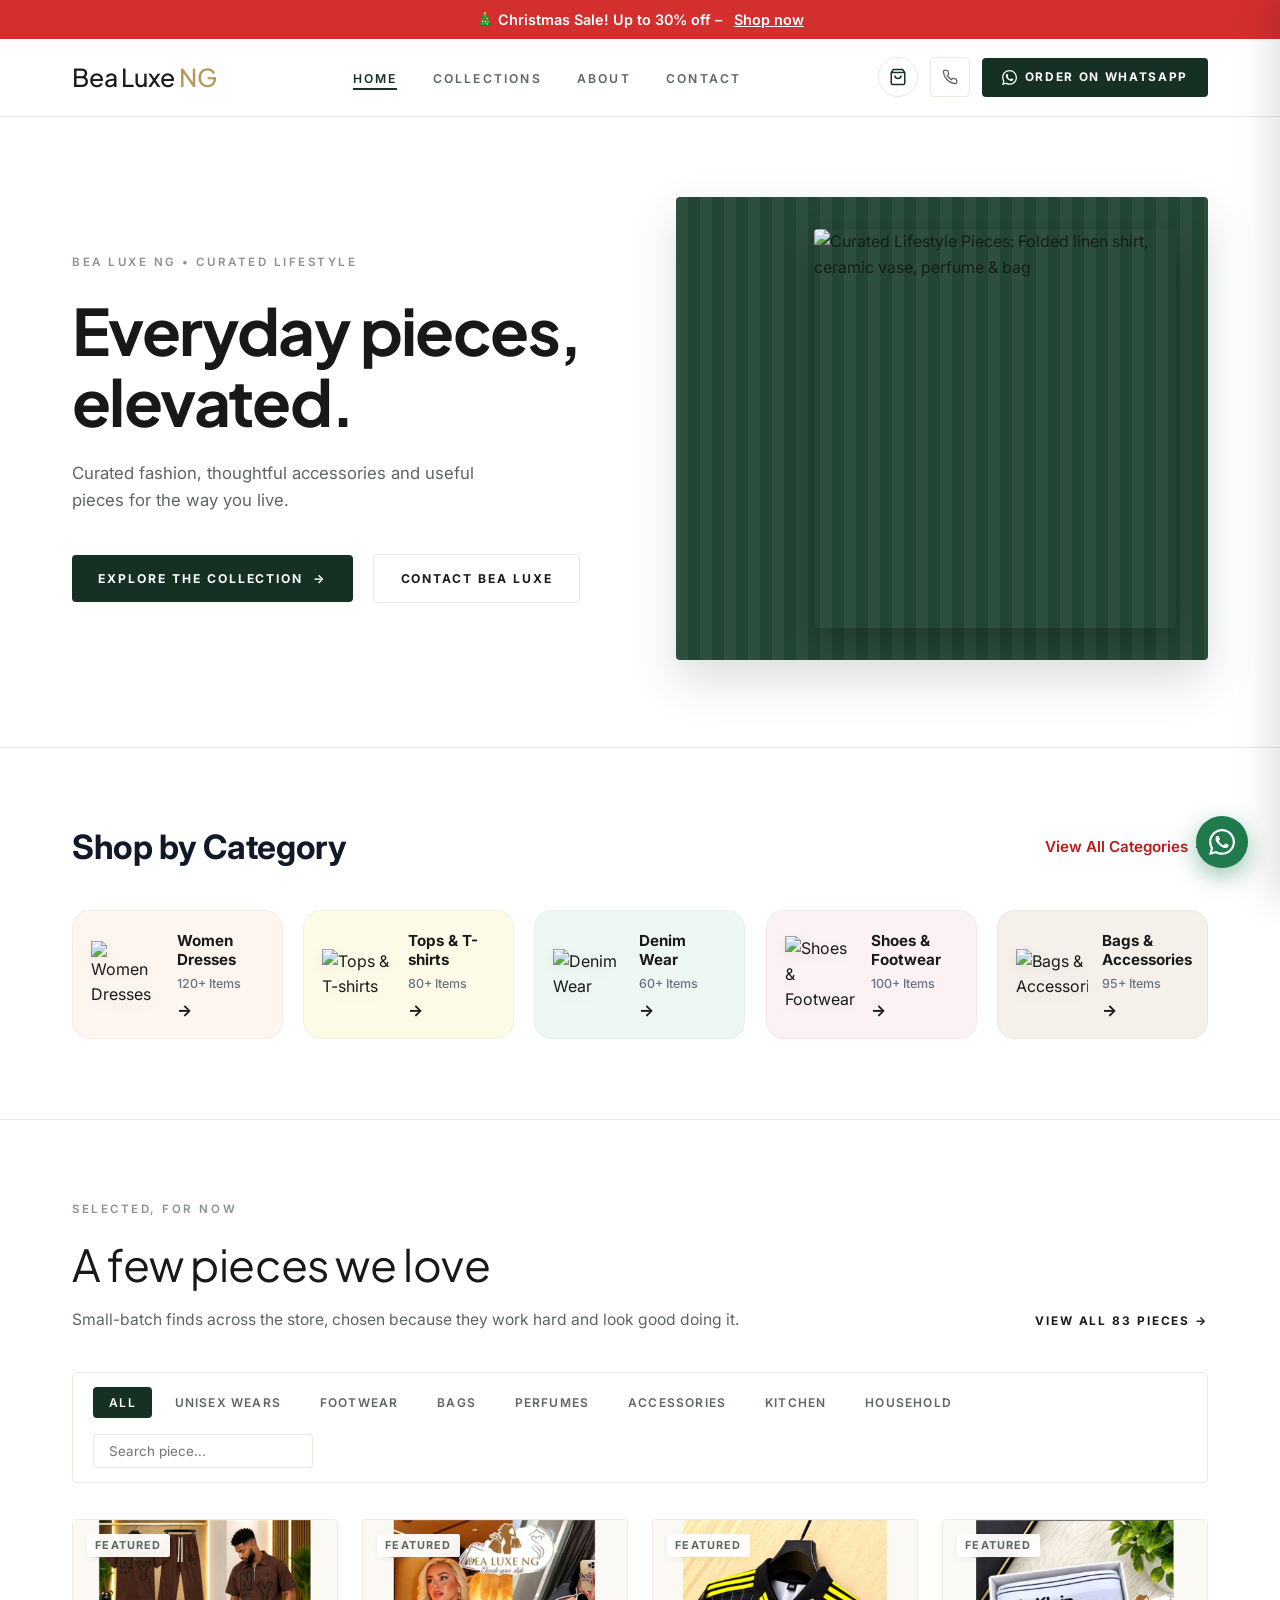
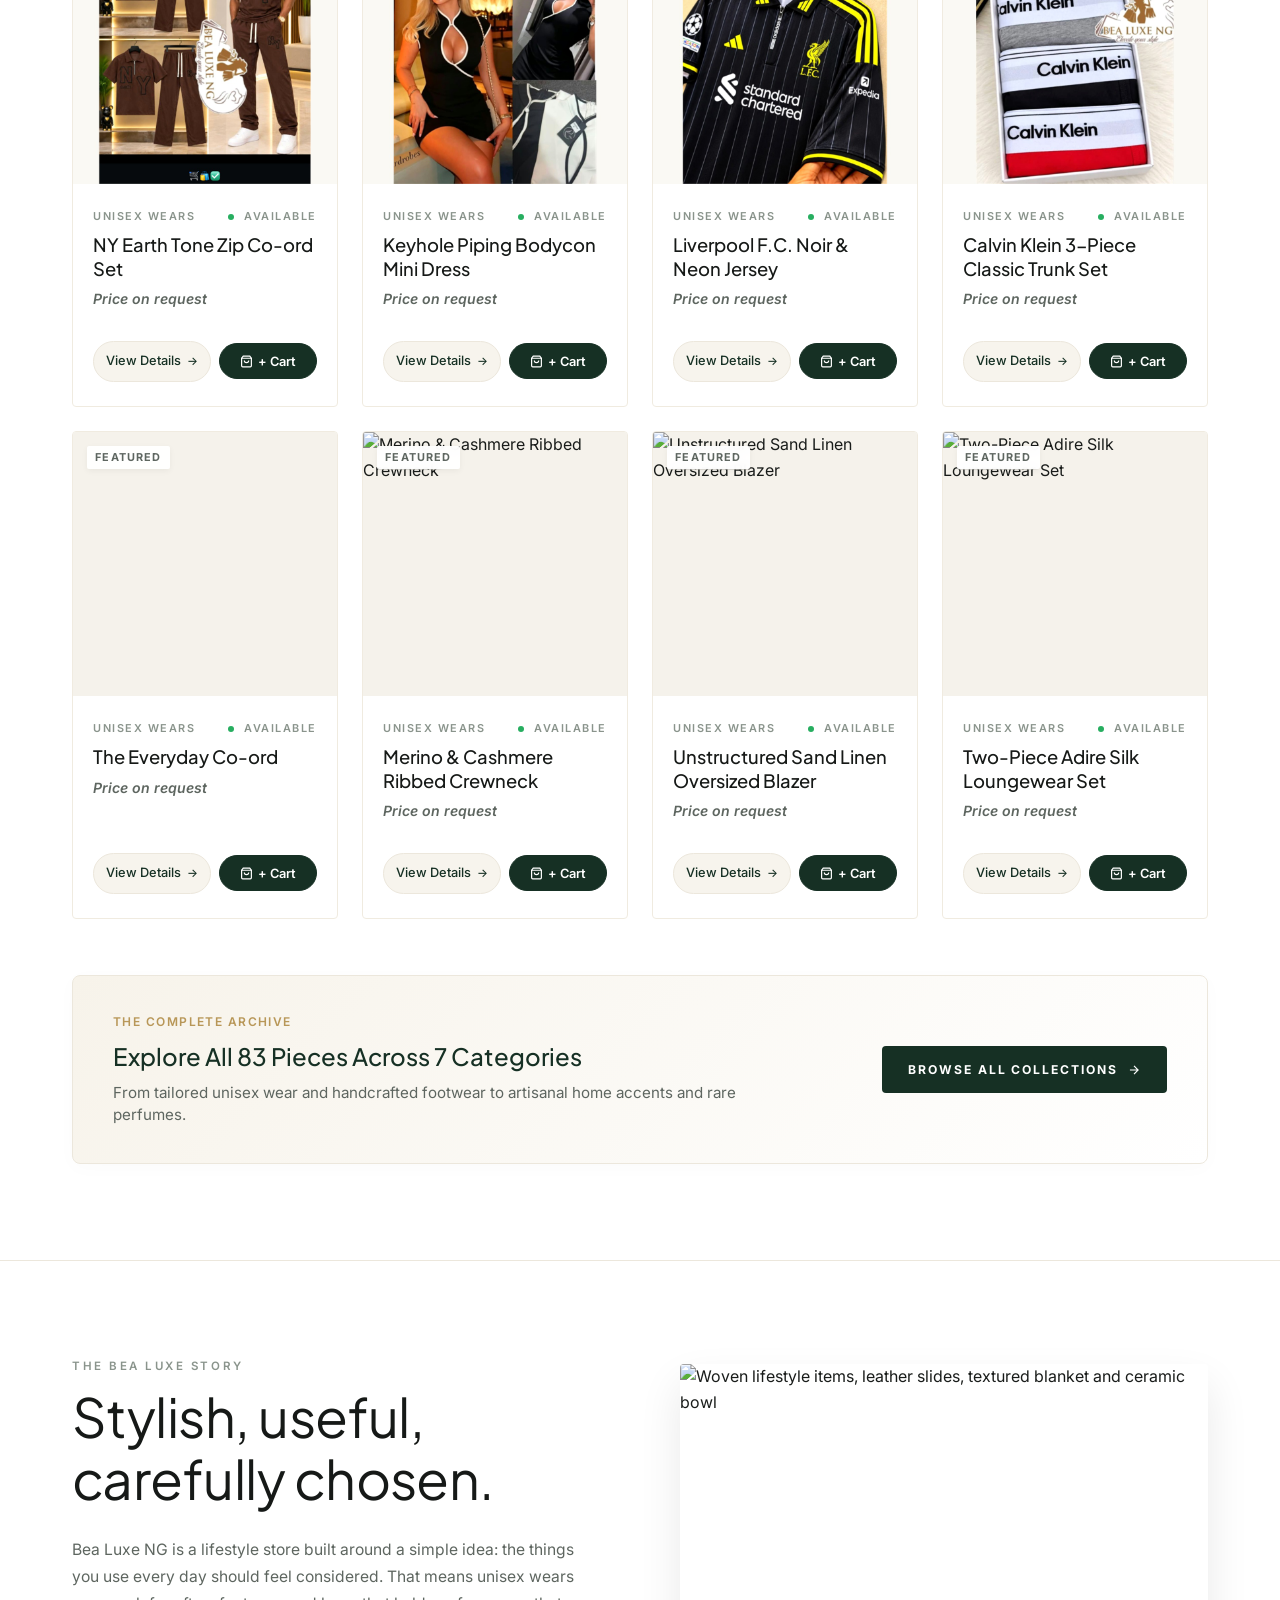
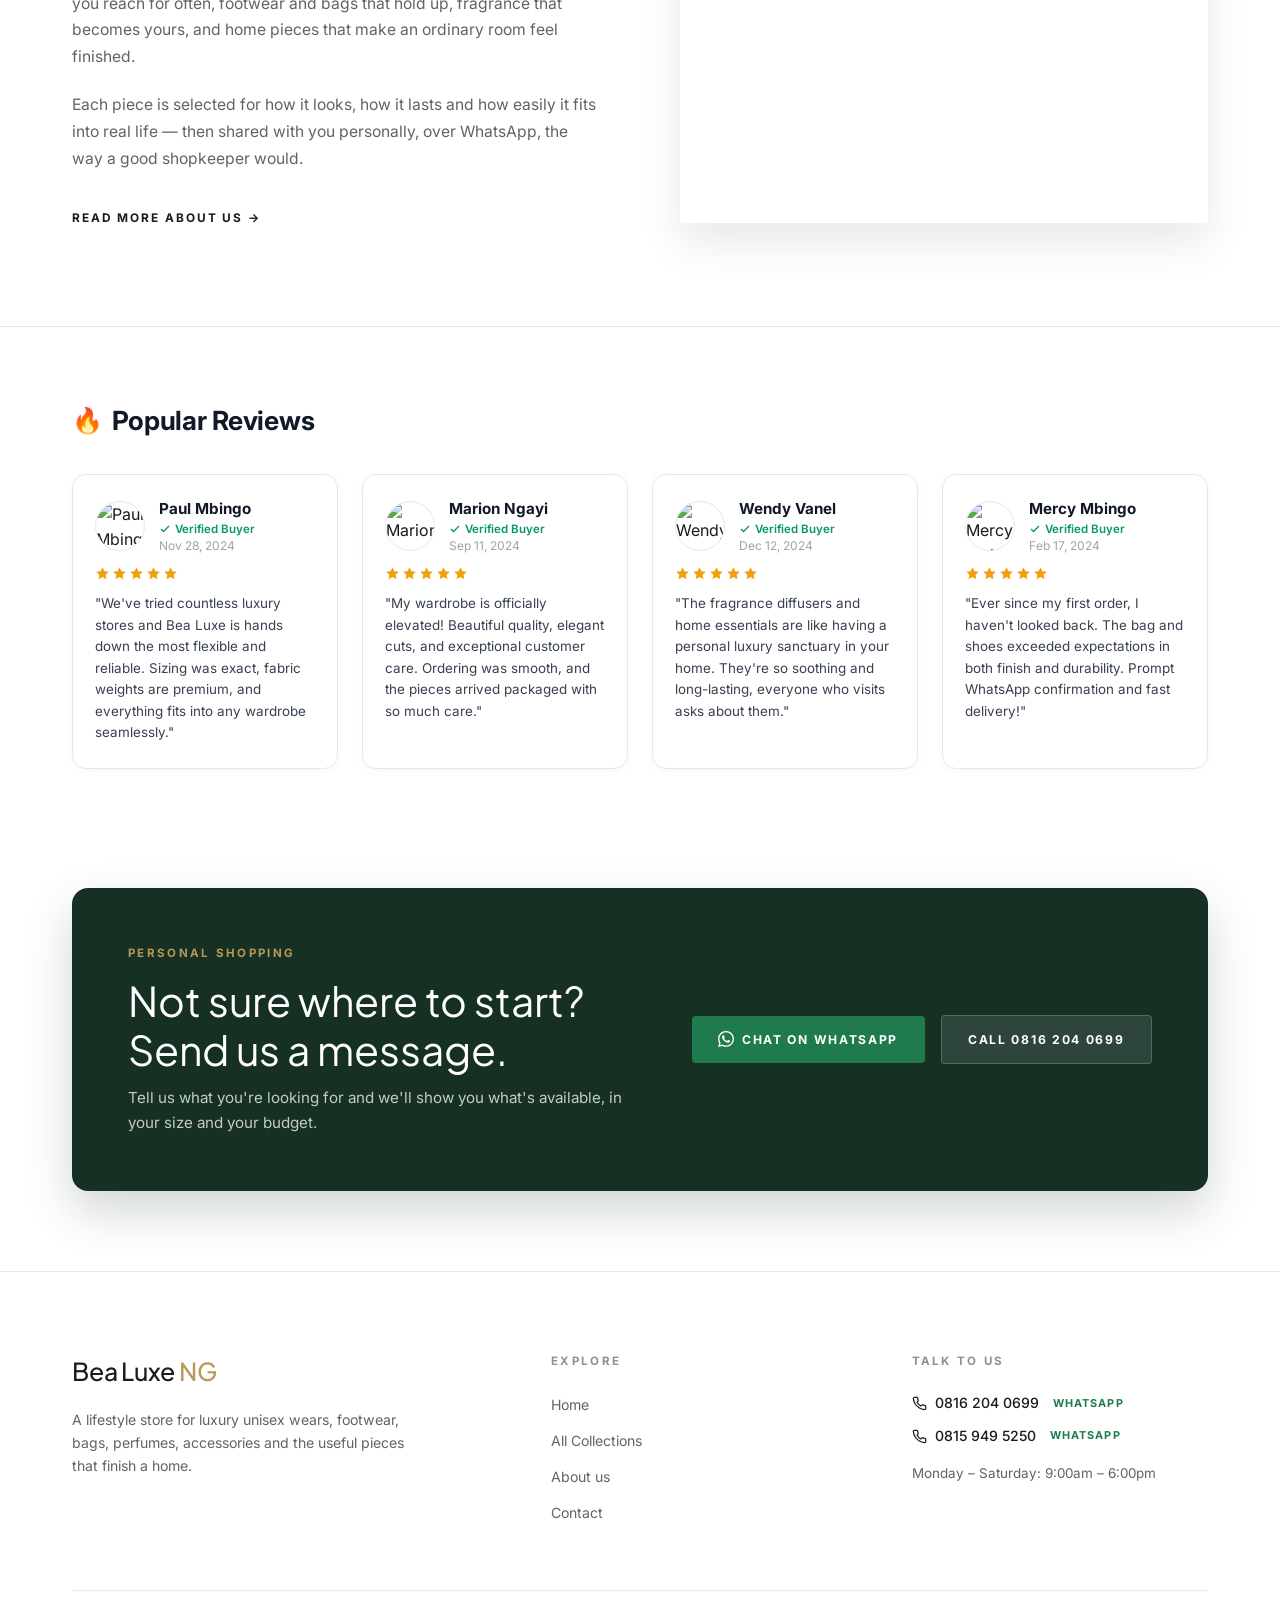
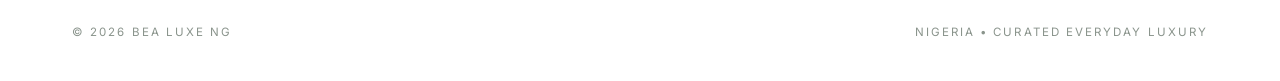
==== commit 9fba4db7: "style: standardize site on 2 clean modern sans fonts (Plus Jakarta Sans & Inter), removing ornate se" ====
--- a/index.html
+++ b/index.html
@@ -6,10 +6,10 @@
   <title>Bea Luxe NG — Everyday pieces, elevated.</title>
   <meta name="description" content="Bea Luxe NG is a lifestyle store offering luxury unisex wears, footwear, bags, perfumes, fashion accessories, kitchen items and household essentials.">
   
-  <!-- Playfair Display (Serif) + Plus Jakarta Sans (Clean Modern Sans) -->
+  <!-- 2 Clean Modern Fonts: Plus Jakarta Sans (Headings) + Inter (Body/UI) -->
   <link rel="preconnect" href="https://fonts.googleapis.com">
   <link rel="preconnect" href="https://fonts.gstatic.com" crossorigin>
-  <link href="https://fonts.googleapis.com/css2?family=Playfair+Display:ital,wght@0,400;0,500;0,600;1,400&family=Plus+Jakarta+Sans:wght@400;500;600;700&display=swap" rel="stylesheet">
+  <link href="https://fonts.googleapis.com/css2?family=Inter:wght@400;500;600&family=Plus+Jakarta+Sans:wght@500;600;700;800&display=swap" rel="stylesheet">
 
   <link rel="stylesheet" href="styles.css">
     <style>
--- a/styles.css
+++ b/styles.css
@@ -22,9 +22,11 @@
   --border-light: #ece7dc;
   --border-card: #f0ebe0;
   
-  /* Fonts */
-  --font-serif: 'Playfair Display', Georgia, serif;
-  --font-sans: 'Plus Jakarta Sans', -apple-system, BlinkMacSystemFont, "Segoe UI", Roboto, sans-serif;
+  /* 2 Clean Modern Fonts - No ornate/stylish fonts */
+  --font-heading: 'Plus Jakarta Sans', -apple-system, BlinkMacSystemFont, "Segoe UI", Roboto, sans-serif;
+  --font-body: 'Inter', -apple-system, BlinkMacSystemFont, "Segoe UI", Roboto, sans-serif;
+  --font-serif: var(--font-heading);
+  --font-sans: var(--font-body);
   
   --radius-sm: 4px;
   --radius-md: 8px;
@@ -369,13 +371,13 @@
 }
 
 .hero-title {
-  font-family: var(--font-serif);
-  font-size: clamp(3rem, 5.2vw, 4.4rem);
-  font-weight: 400;
-  line-height: 1.08;
+  font-family: var(--font-heading);
+  font-size: clamp(2.75rem, 5vw, 4.2rem);
+  font-weight: 700;
+  line-height: 1.1;
   color: #161917;
   margin-bottom: 1.5rem;
-  letter-spacing: -0.02em;
+  letter-spacing: -0.025em;
 }
 
 .hero-desc {
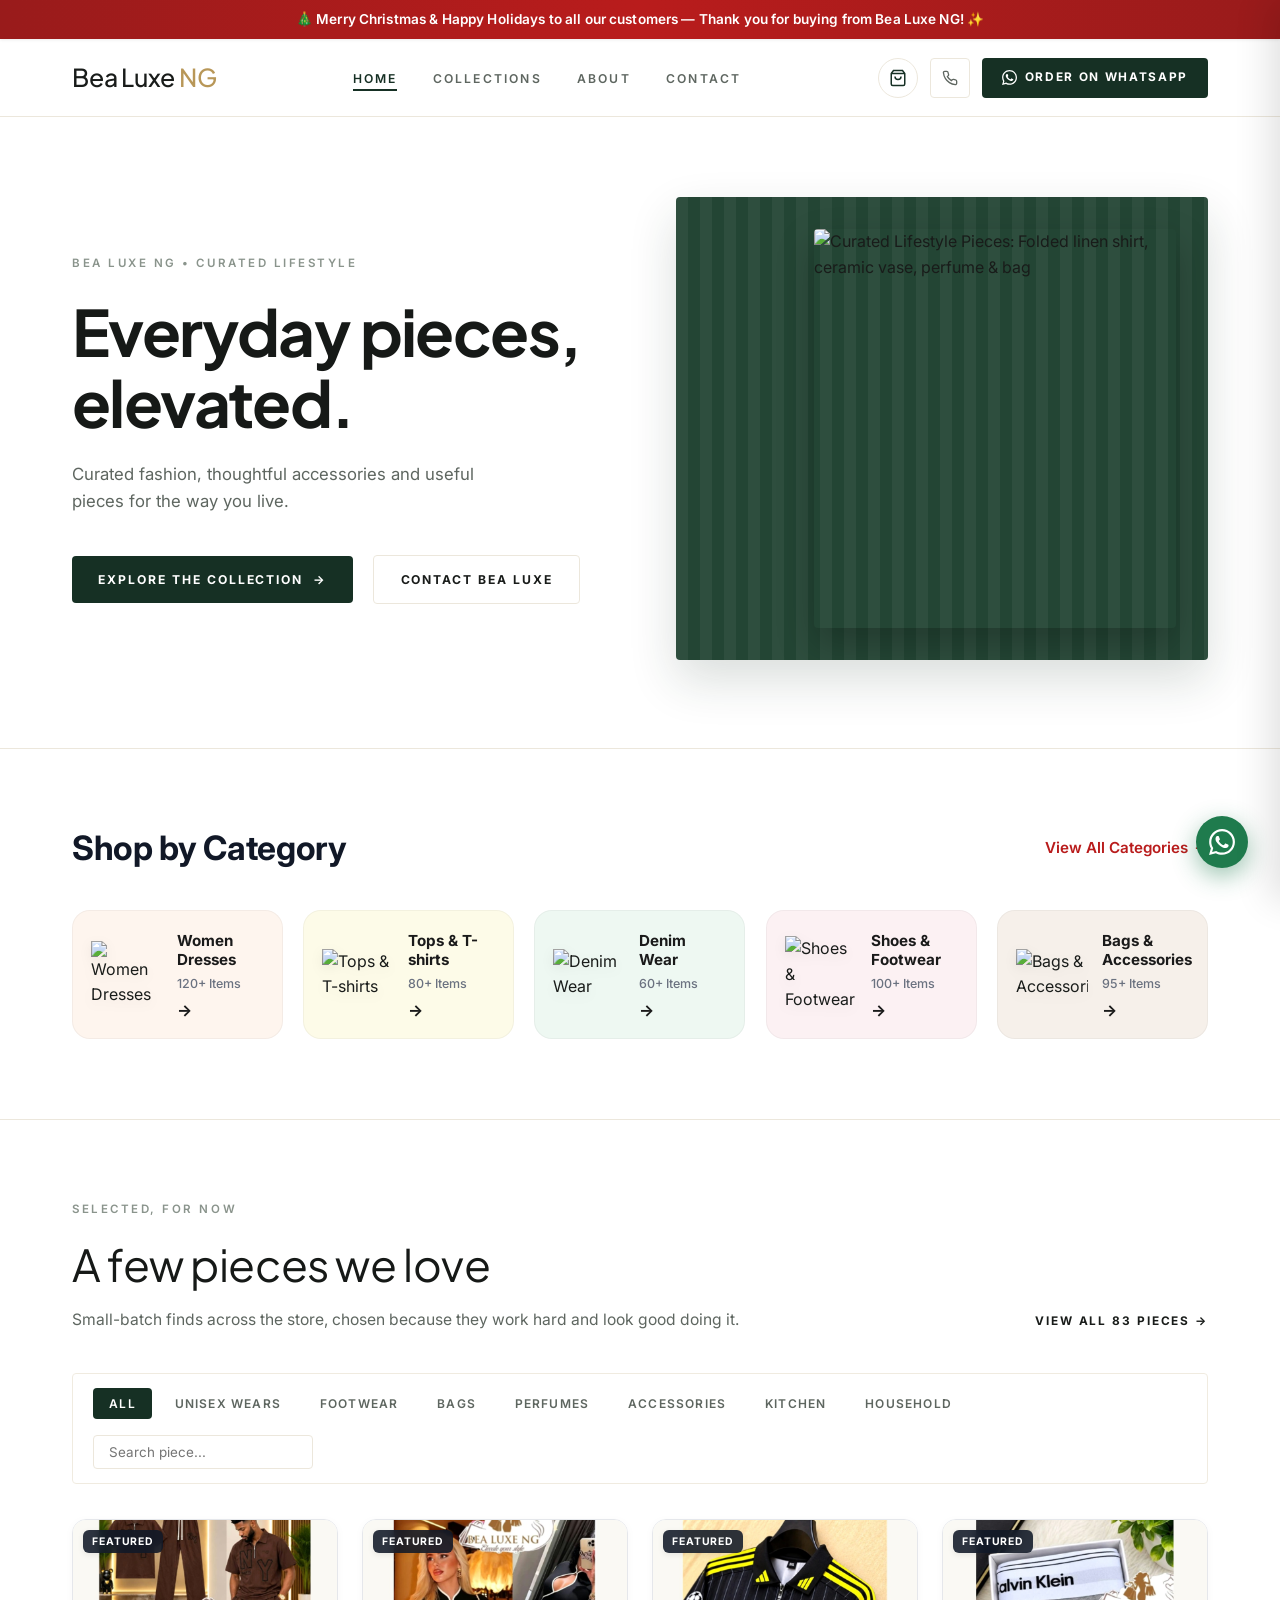
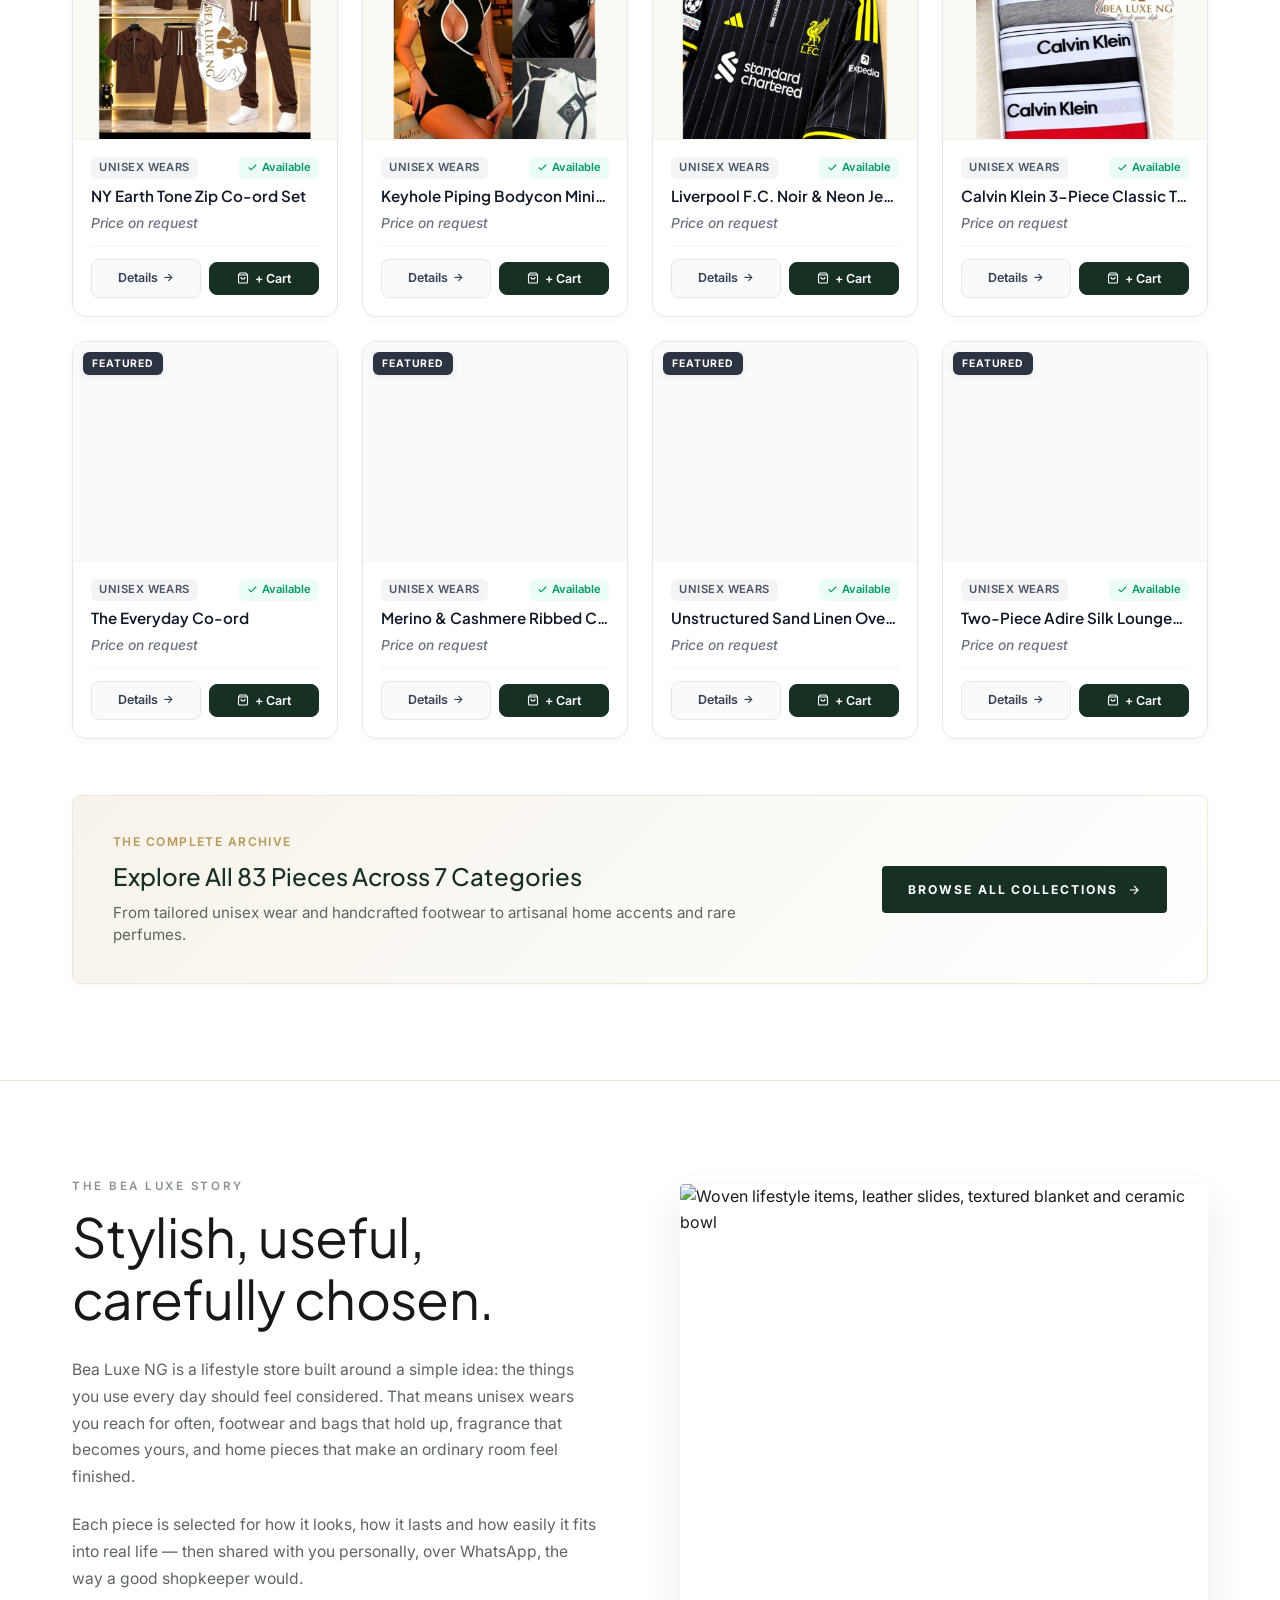
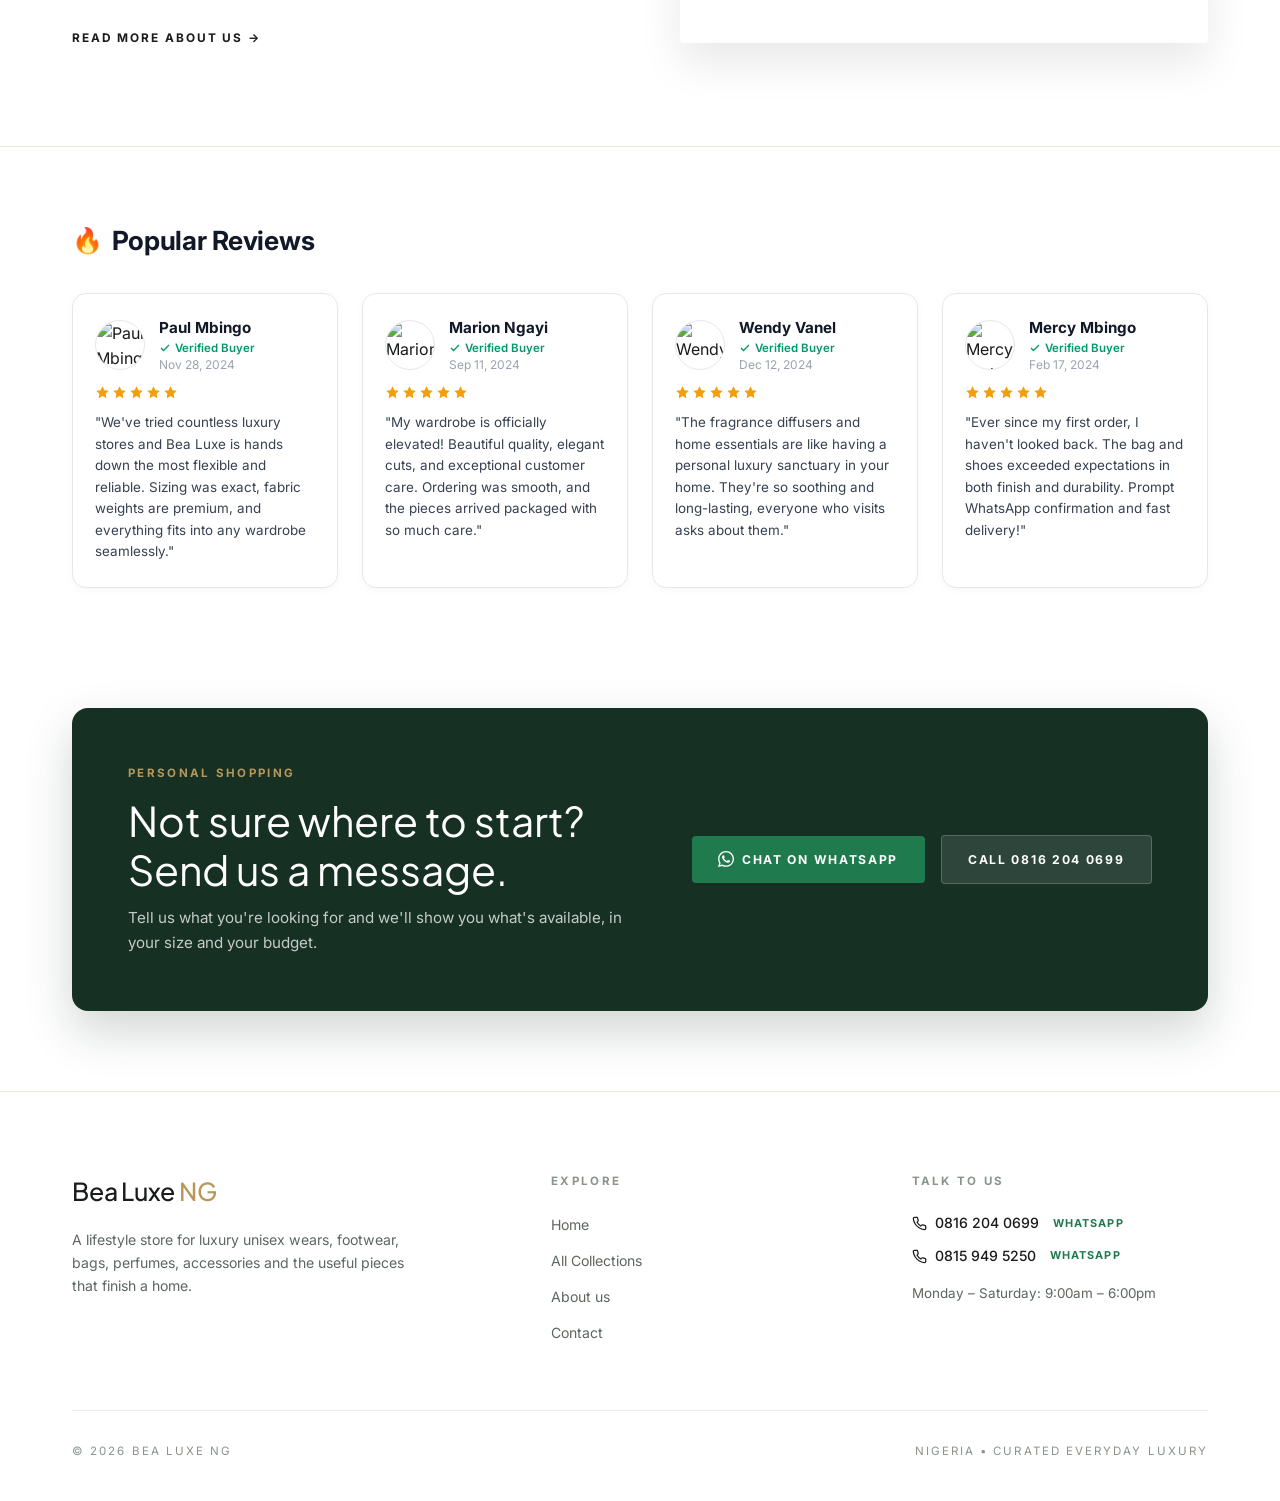
==== commit 57cb5d1e: "feat: add seasonal holiday greeting and redesign product cards to match review card style" ====
--- a/index.html
+++ b/index.html
@@ -12,28 +12,13 @@
   <link href="https://fonts.googleapis.com/css2?family=Inter:wght@400;500;600&family=Plus+Jakarta+Sans:wght@500;600;700;800&display=swap" rel="stylesheet">
 
   <link rel="stylesheet" href="styles.css">
-    <style>
-      .header-announcement {
-        background: #d32f2f; /* Christmas red */
-        color: #fff;
-        text-align: center;
-        padding: 0.5rem 0;
-        font-weight: 600;
-        font-size: 0.9rem;
-      }
-      .header-announcement a {
-        color: #fff;
-        text-decoration: underline;
-        margin-left: 0.5rem;
-      }
-    </style>
 </head>
 <body>
 
   <!-- ================= 1. HEADER ================= -->
   <header class="site-header">
     <div class="header-announcement">
-      🎄 Christmas Sale! Up to 30% off – <a href="#shop">Shop now</a>
+      <span>🎄 Merry Christmas & Happy Holidays to all our customers — Thank you for buying from Bea Luxe NG! ✨</span>
     </div>
     <div class="container">
       <div class="header-inner">
--- a/styles.css
+++ b/styles.css
@@ -123,8 +123,24 @@
 .delay-4 { transition-delay: 0.34s; }
 
 /* ==========================================================================
-   Header Navbar
+   Header Navbar & Seasonal Announcement
    ========================================================================== */
+.header-announcement {
+  background: linear-gradient(90deg, #991b1b 0%, #b91c1c 50%, #991b1b 100%);
+  color: #ffffff;
+  text-align: center;
+  padding: 0.55rem 1rem;
+  font-family: var(--font-body);
+  font-weight: 600;
+  font-size: 0.85rem;
+  letter-spacing: 0.01em;
+  display: flex;
+  align-items: center;
+  justify-content: center;
+  gap: 0.5rem;
+  box-shadow: 0 1px 3px rgba(0, 0, 0, 0.08);
+}
+
 .site-header {
   background-color: rgba(255, 255, 255, 0.94);
   backdrop-filter: blur(12px);
@@ -772,57 +788,60 @@
 
 .product-card {
   background-color: #ffffff;
-  border: 1px solid var(--border-card);
-  border-radius: var(--radius-sm);
+  border: 1px solid #e5e7eb;
+  border-radius: 14px;
   overflow: hidden;
   display: flex;
   flex-direction: column;
+  box-shadow: 0 2px 10px rgba(0, 0, 0, 0.03);
   transition: transform 0.3s var(--ease-out-expo), box-shadow 0.3s var(--ease-out-expo), border-color 0.2s ease;
 }
 
 .product-card:hover {
-  transform: translateY(-6px);
-  box-shadow: 0 14px 32px rgba(0, 0, 0, 0.07);
-  border-color: #ded8cb;
+  transform: translateY(-4px);
+  box-shadow: 0 12px 24px rgba(0, 0, 0, 0.06);
+  border-color: #d1d5db;
 }
 
 .product-image-box {
   position: relative;
-  aspect-ratio: 1 / 1;
-  background-color: #f5f2eb;
+  aspect-ratio: 1.05 / 1;
+  max-height: 220px;
+  background-color: #f9fafb;
   overflow: hidden;
+  border-bottom: 1px solid #f3f4f6;
 }
 
 .product-image-box img {
   width: 100%;
   height: 100%;
   object-fit: cover;
-  transition: transform 0.6s var(--ease-out-expo);
+  transition: transform 0.5s var(--ease-out-expo);
 }
 
 .product-card:hover .product-image-box img {
-  transform: scale(1.06);
+  transform: scale(1.05);
 }
 
 .badge-featured {
   position: absolute;
-  top: 0.85rem;
-  left: 0.85rem;
-  background-color: rgba(255, 255, 255, 0.95);
+  top: 0.65rem;
+  left: 0.65rem;
+  background-color: rgba(17, 24, 39, 0.88);
   backdrop-filter: blur(4px);
   padding: 0.2rem 0.55rem;
-  font-size: 0.68rem;
+  font-size: 0.65rem;
   text-transform: uppercase;
-  letter-spacing: 0.1em;
+  letter-spacing: 0.08em;
   font-weight: 700;
-  color: var(--text-muted);
-  border-radius: 2px;
-  box-shadow: 0 2px 6px rgba(0, 0, 0, 0.05);
+  color: #ffffff;
+  border-radius: 6px;
+  box-shadow: 0 2px 6px rgba(0, 0, 0, 0.08);
   z-index: 2;
 }
 
 .product-info {
-  padding: 1.5rem 1.25rem;
+  padding: 1.05rem 1.15rem 1.15rem;
   display: flex;
   flex-direction: column;
   flex-grow: 1;
@@ -832,12 +851,48 @@
   display: flex;
   align-items: center;
   justify-content: space-between;
-  font-size: 0.68rem;
+  gap: 0.5rem;
+  margin-bottom: 0.45rem;
+}
+
+.product-cat-pill {
+  font-size: 0.7rem;
+  font-weight: 600;
+  color: #4b5563;
+  background-color: #f3f4f6;
+  padding: 2px 8px;
+  border-radius: 6px;
   text-transform: uppercase;
-  letter-spacing: 0.14em;
-  color: var(--text-subtle);
-  font-weight: 600;
-  margin-bottom: 0.45rem;
+  letter-spacing: 0.04em;
+  text-decoration: none;
+  max-width: 58%;
+  white-space: nowrap;
+  overflow: hidden;
+  text-overflow: ellipsis;
+  display: inline-block;
+}
+
+.product-status-verified {
+  display: inline-flex;
+  align-items: center;
+  gap: 4px;
+  font-size: 0.7rem;
+  font-weight: 600;
+  color: #059669;
+  background-color: #ecfdf5;
+  padding: 2px 8px;
+  border-radius: 6px;
+  white-space: nowrap;
+}
+
+.product-status-verified svg {
+  width: 11px;
+  height: 11px;
+}
+
+.product-status-verified.soldout {
+  color: #dc2626;
+  background-color: #fef2f2;
 }
 
 .status-dot {
@@ -854,34 +909,95 @@
 }
 
 .product-title {
-  font-family: var(--font-serif);
-  font-size: 1.15rem;
+  font-family: var(--font-heading);
+  font-size: 0.95rem;
+  font-weight: 600;
+  color: #111827;
+  margin-bottom: 0.35rem;
+  line-height: 1.35;
+  white-space: nowrap;
+  overflow: hidden;
+  text-overflow: ellipsis;
+}
+
+.product-title-link {
+  color: #111827;
+  text-decoration: none;
+  transition: color 0.2s ease;
+}
+
+.product-title-link:hover {
+  color: var(--forest-dark);
+}
+
+.product-price {
+  font-size: 1.05rem;
+  font-weight: 700;
+  color: #111827;
+  margin-bottom: 0.75rem;
+}
+
+.product-price.on-request {
+  font-size: 0.86rem;
   font-weight: 500;
-  color: #161917;
-  margin-bottom: 0.5rem;
-  line-height: 1.3;
-}
-
-.product-desc {
-  font-size: 0.84rem;
-  color: var(--text-muted);
-  line-height: 1.5;
-  margin-bottom: 1.25rem;
-  flex-grow: 1;
-}
-
-.product-price {
-  font-size: 0.95rem;
-  font-weight: 700;
-  color: #161917;
-  margin-bottom: 1rem;
-}
-
-.product-price.on-request {
-  font-size: 0.88rem;
-  font-weight: 600;
-  color: var(--text-muted);
+  color: #6b7280;
   font-style: italic;
+}
+
+.product-card-actions {
+  display: grid;
+  grid-template-columns: 1fr 1fr;
+  gap: 0.5rem;
+  margin-top: auto;
+  padding-top: 0.75rem;
+  border-top: 1px solid #f3f4f6;
+  align-items: center;
+}
+
+.btn-card-details {
+  display: inline-flex;
+  align-items: center;
+  justify-content: center;
+  gap: 0.35rem;
+  padding: 0.52rem 0.6rem;
+  border-radius: 8px;
+  font-size: 0.78rem;
+  font-weight: 600;
+  background-color: #f9fafb;
+  color: #374151;
+  border: 1px solid #e5e7eb;
+  text-decoration: none;
+  transition: all 0.2s ease;
+  white-space: nowrap;
+}
+
+.btn-card-details:hover {
+  background-color: #111827;
+  color: #ffffff;
+  border-color: #111827;
+}
+
+.btn-card-add-cart {
+  display: inline-flex;
+  align-items: center;
+  justify-content: center;
+  gap: 0.35rem;
+  padding: 0.52rem 0.6rem;
+  border-radius: 8px;
+  font-size: 0.78rem;
+  font-weight: 600;
+  background-color: var(--forest-dark);
+  color: #ffffff;
+  border: 1px solid var(--forest-dark);
+  cursor: pointer;
+  transition: all 0.2s ease;
+  white-space: nowrap;
+}
+
+.btn-card-add-cart:hover {
+  background-color: var(--forest-hover);
+  border-color: var(--forest-hover);
+  transform: translateY(-1px);
 }
 
 .btn-wa-card {
@@ -1696,38 +1812,6 @@
 
 .product-title-link:hover {
   color: var(--forest-hero);
-}
-
-.product-card-actions {
-  display: grid;
-  grid-template-columns: 1fr 1fr;
-  gap: 0.5rem;
-  margin-top: auto;
-  padding-top: 0.85rem;
-  align-items: center;
-}
-
-.btn-card-details {
-  display: inline-flex;
-  align-items: center;
-  justify-content: center;
-  gap: 0.35rem;
-  padding: 0.6rem 0.75rem;
-  border-radius: var(--radius-pill);
-  font-size: 0.8rem;
-  font-weight: 500;
-  background-color: #f7f4ed;
-  color: var(--forest-dark);
-  border: 1px solid var(--border-light);
-  text-decoration: none;
-  transition: all 0.2s ease;
-  white-space: nowrap;
-}
-
-.btn-card-details:hover {
-  background-color: var(--forest-dark);
-  color: #ffffff;
-  border-color: var(--forest-dark);
 }
 
 /* Collections Page */
@@ -2342,7 +2426,14 @@
   }
 
   .product-card-actions {
-    grid-template-columns: 1fr;
+    grid-template-columns: 1fr 1fr;
+    gap: 0.35rem;
+  }
+
+  .btn-card-details,
+  .btn-card-add-cart {
+    padding: 0.48rem 0.35rem;
+    font-size: 0.72rem;
   }
 
   /* Recommendation Modal Mobile Polish */
@@ -3025,9 +3116,9 @@
   align-items: center;
   justify-content: center;
   gap: 0.35rem;
-  padding: 0.6rem 0.75rem;
-  border-radius: var(--radius-pill);
-  font-size: 0.8rem;
+  padding: 0.52rem 0.6rem;
+  border-radius: 8px;
+  font-size: 0.78rem;
   font-weight: 600;
   background-color: var(--forest-dark);
   color: #ffffff;
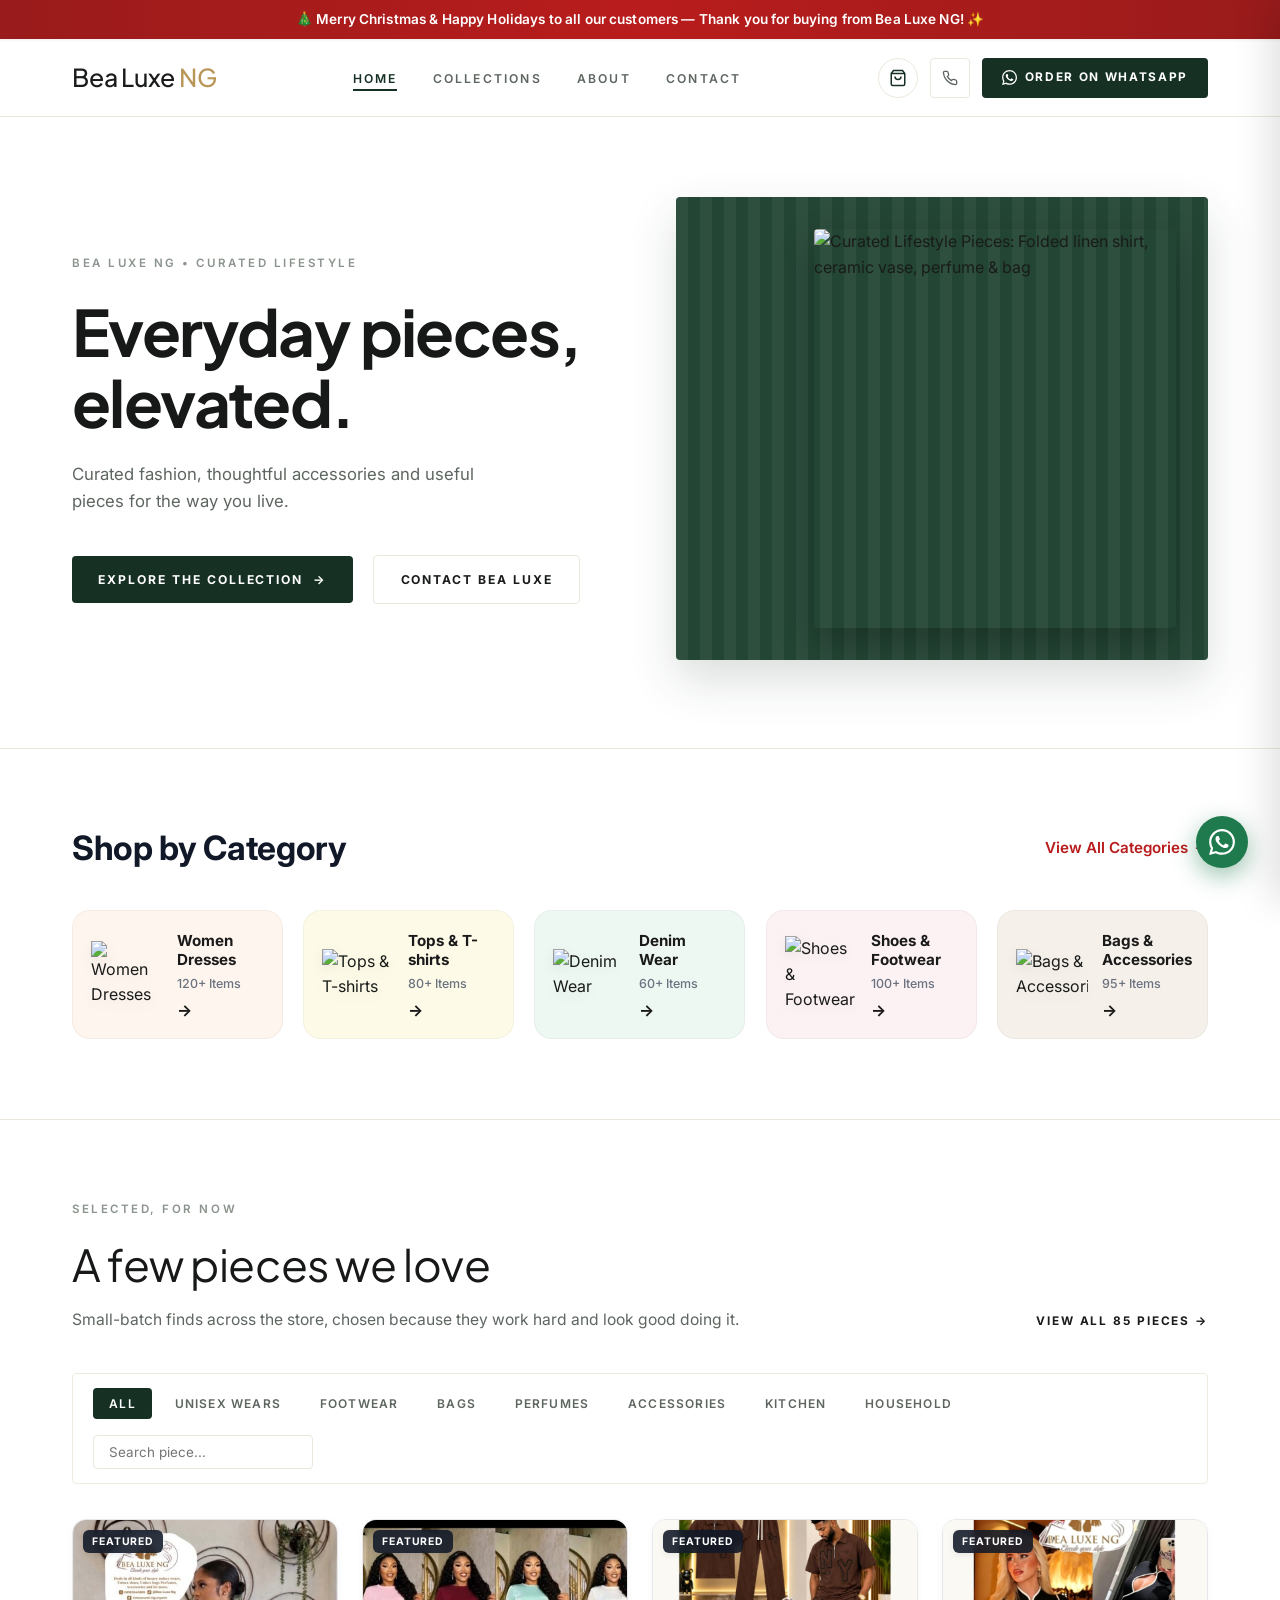
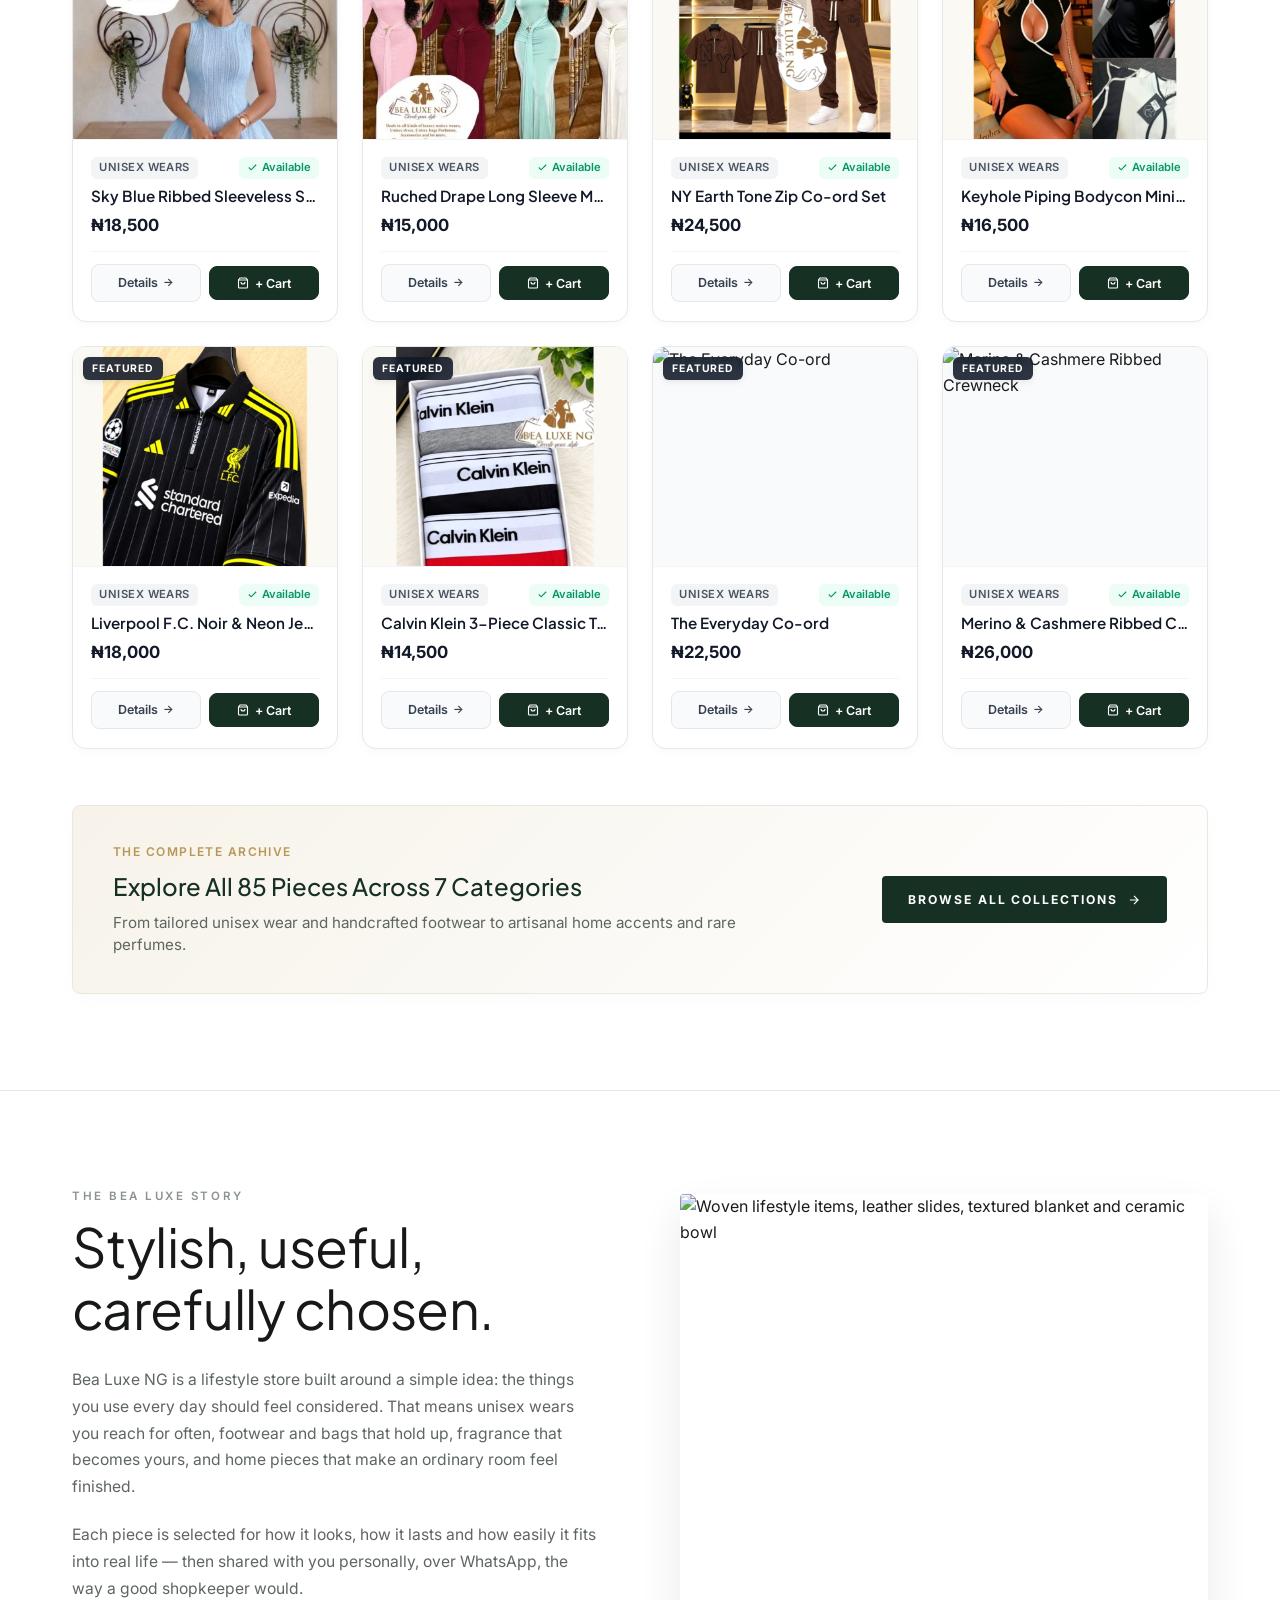
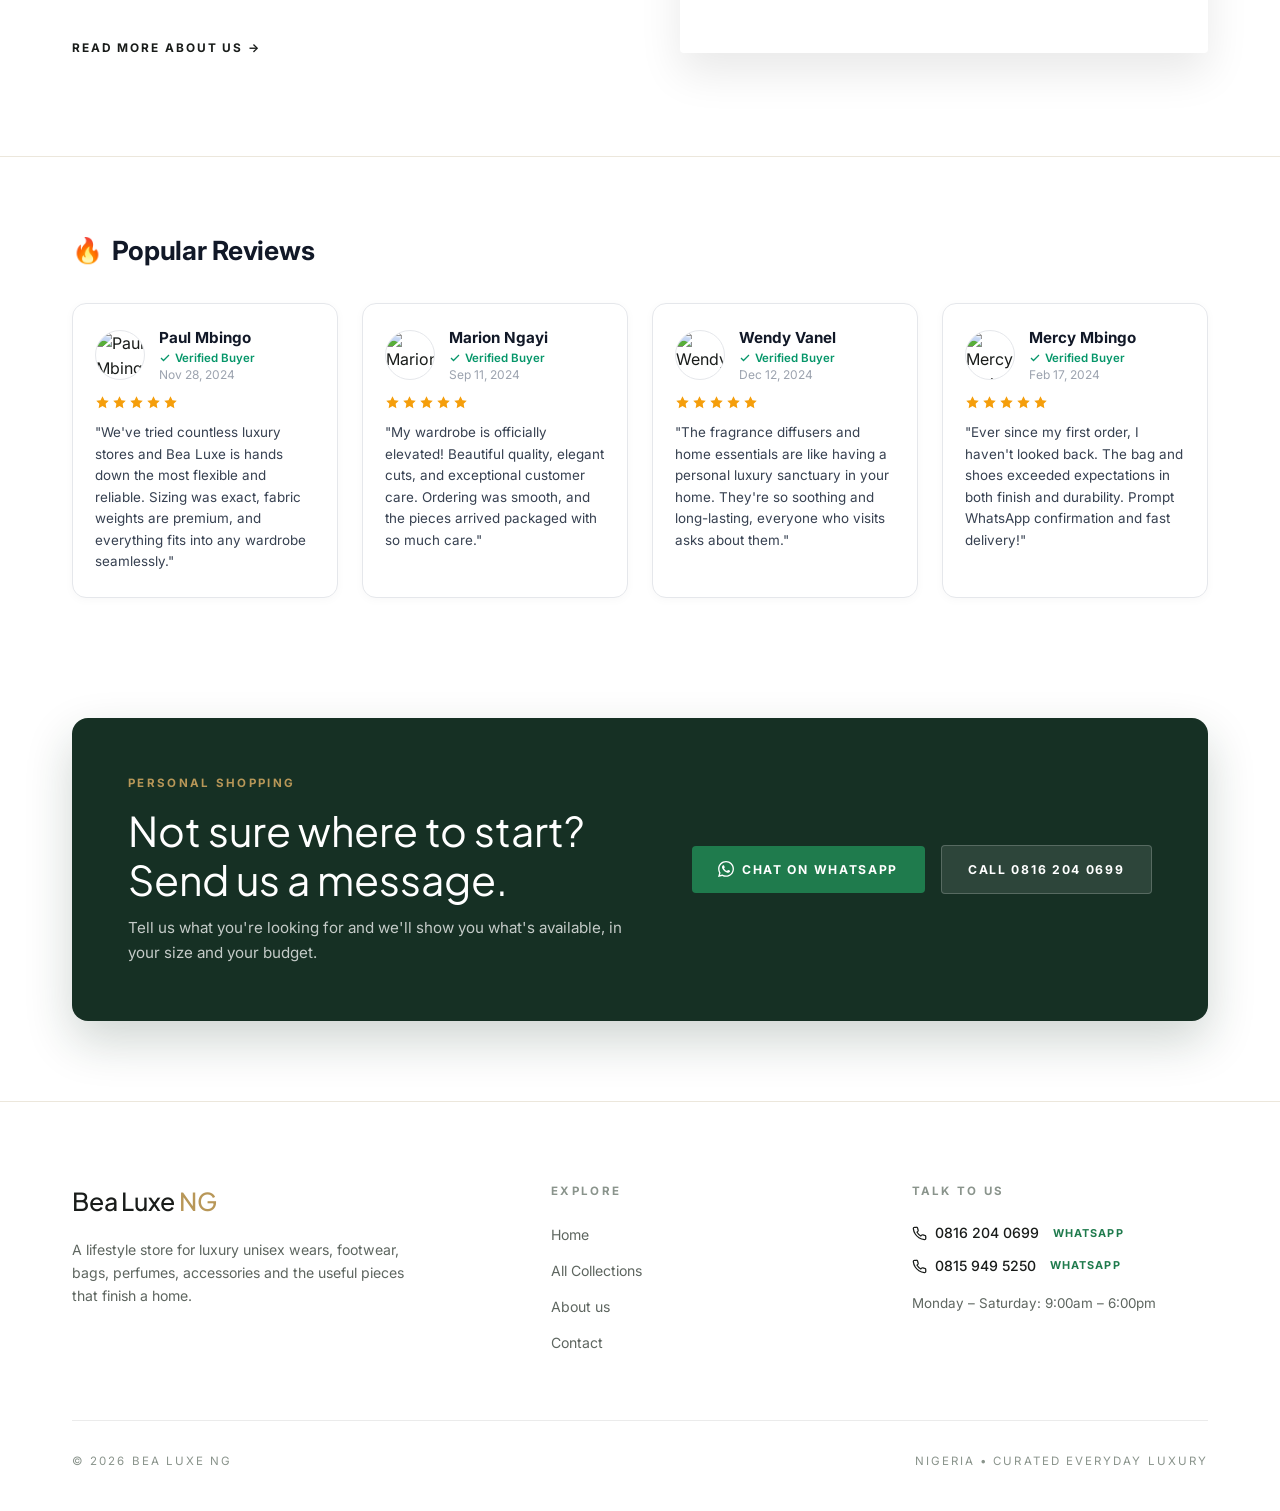
==== commit 87c4da38: "feat: add 2 new dress products, assign prices to all products, and remove price on request" ====
--- a/index.html
+++ b/index.html
@@ -226,7 +226,7 @@
             <p class="section-desc">Small-batch finds across the store, chosen because they work hard and look good doing it.</p>
           </div>
           <div>
-            <a href="collections.html" class="link-arrow" id="view-all-prod-btn">View All 83 Pieces →</a>
+            <a href="collections.html" class="link-arrow" id="view-all-prod-btn">View All 85 Pieces →</a>
           </div>
         </div>
 
@@ -256,7 +256,7 @@
         <div class="explore-collection-banner reveal-fade-up">
           <div class="explore-content">
             <span class="explore-kicker">The Complete Archive</span>
-            <h3 class="explore-title">Explore All 83 Pieces Across 7 Categories</h3>
+            <h3 class="explore-title">Explore All 85 Pieces Across 7 Categories</h3>
             <p class="explore-desc">From tailored unisex wear and handcrafted footwear to artisanal home accents and rare perfumes.</p>
           </div>
           <a href="collections.html" class="btn-dark explore-btn">
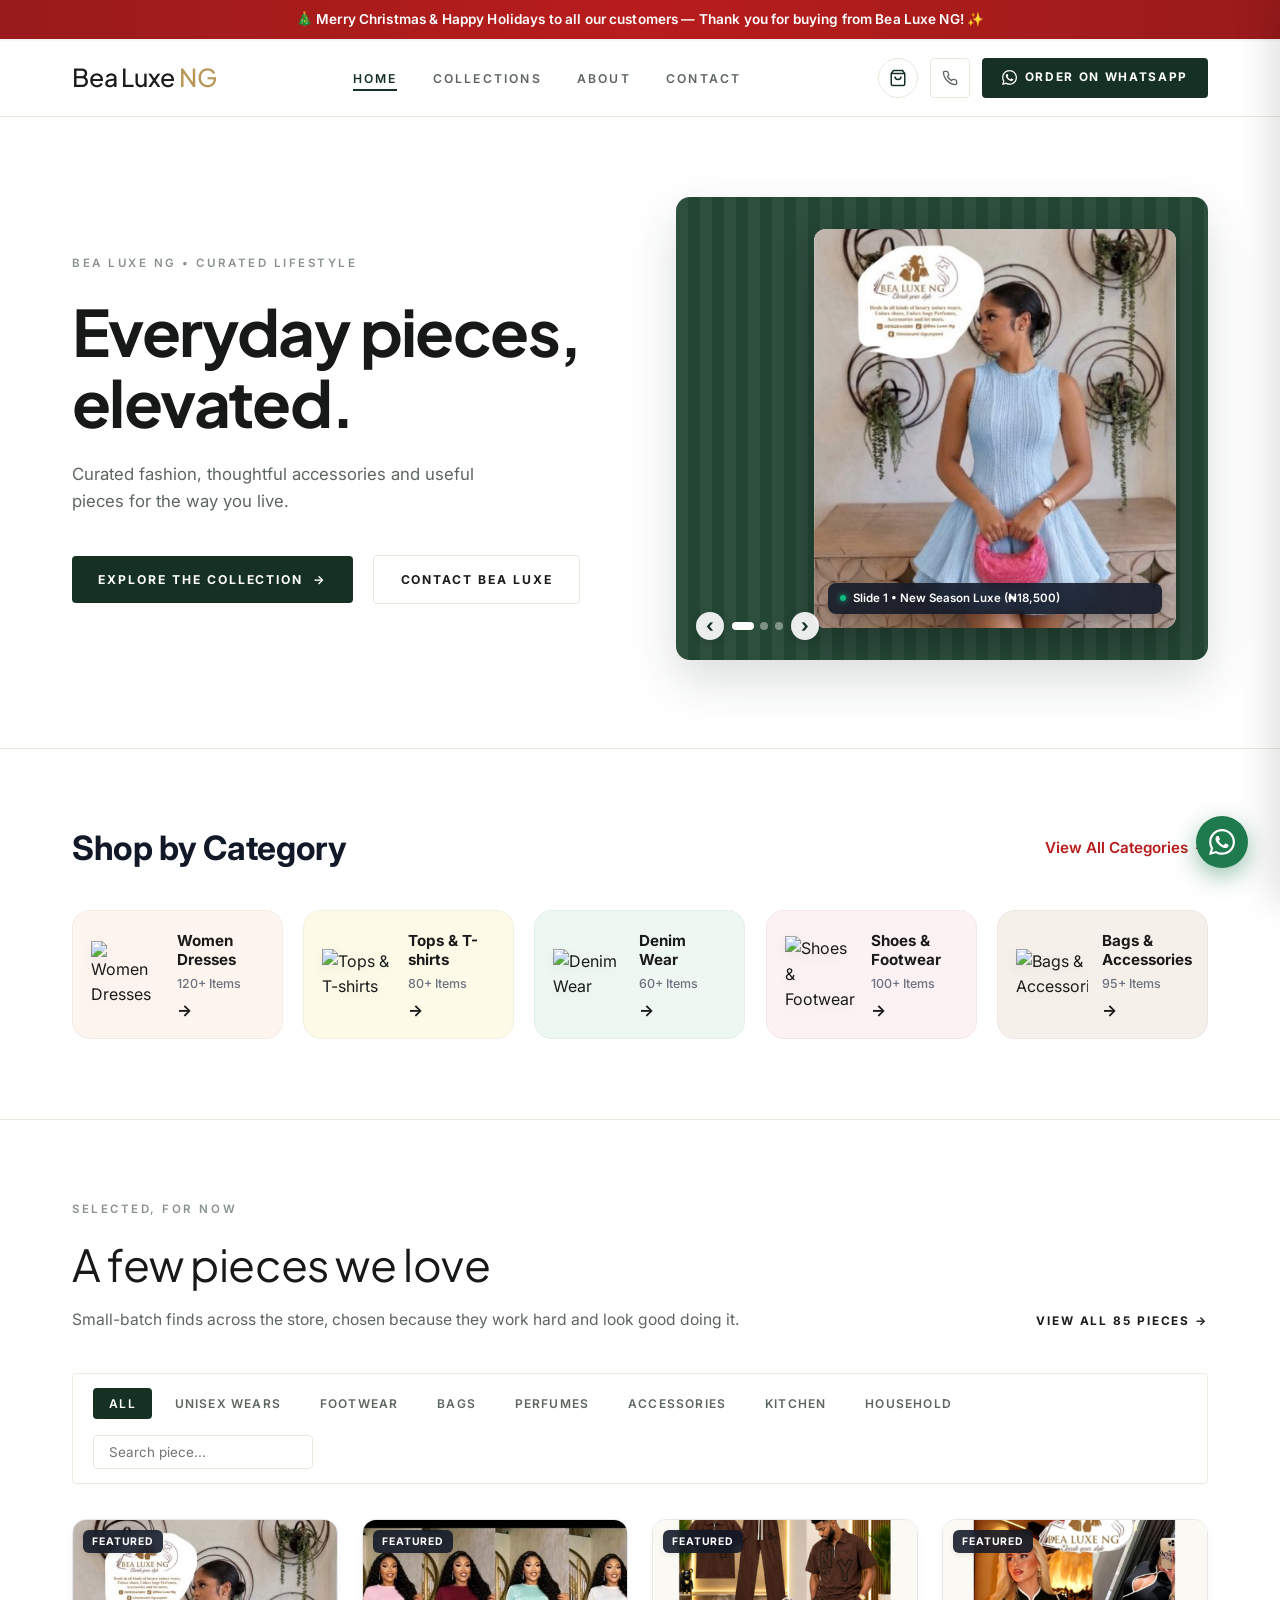
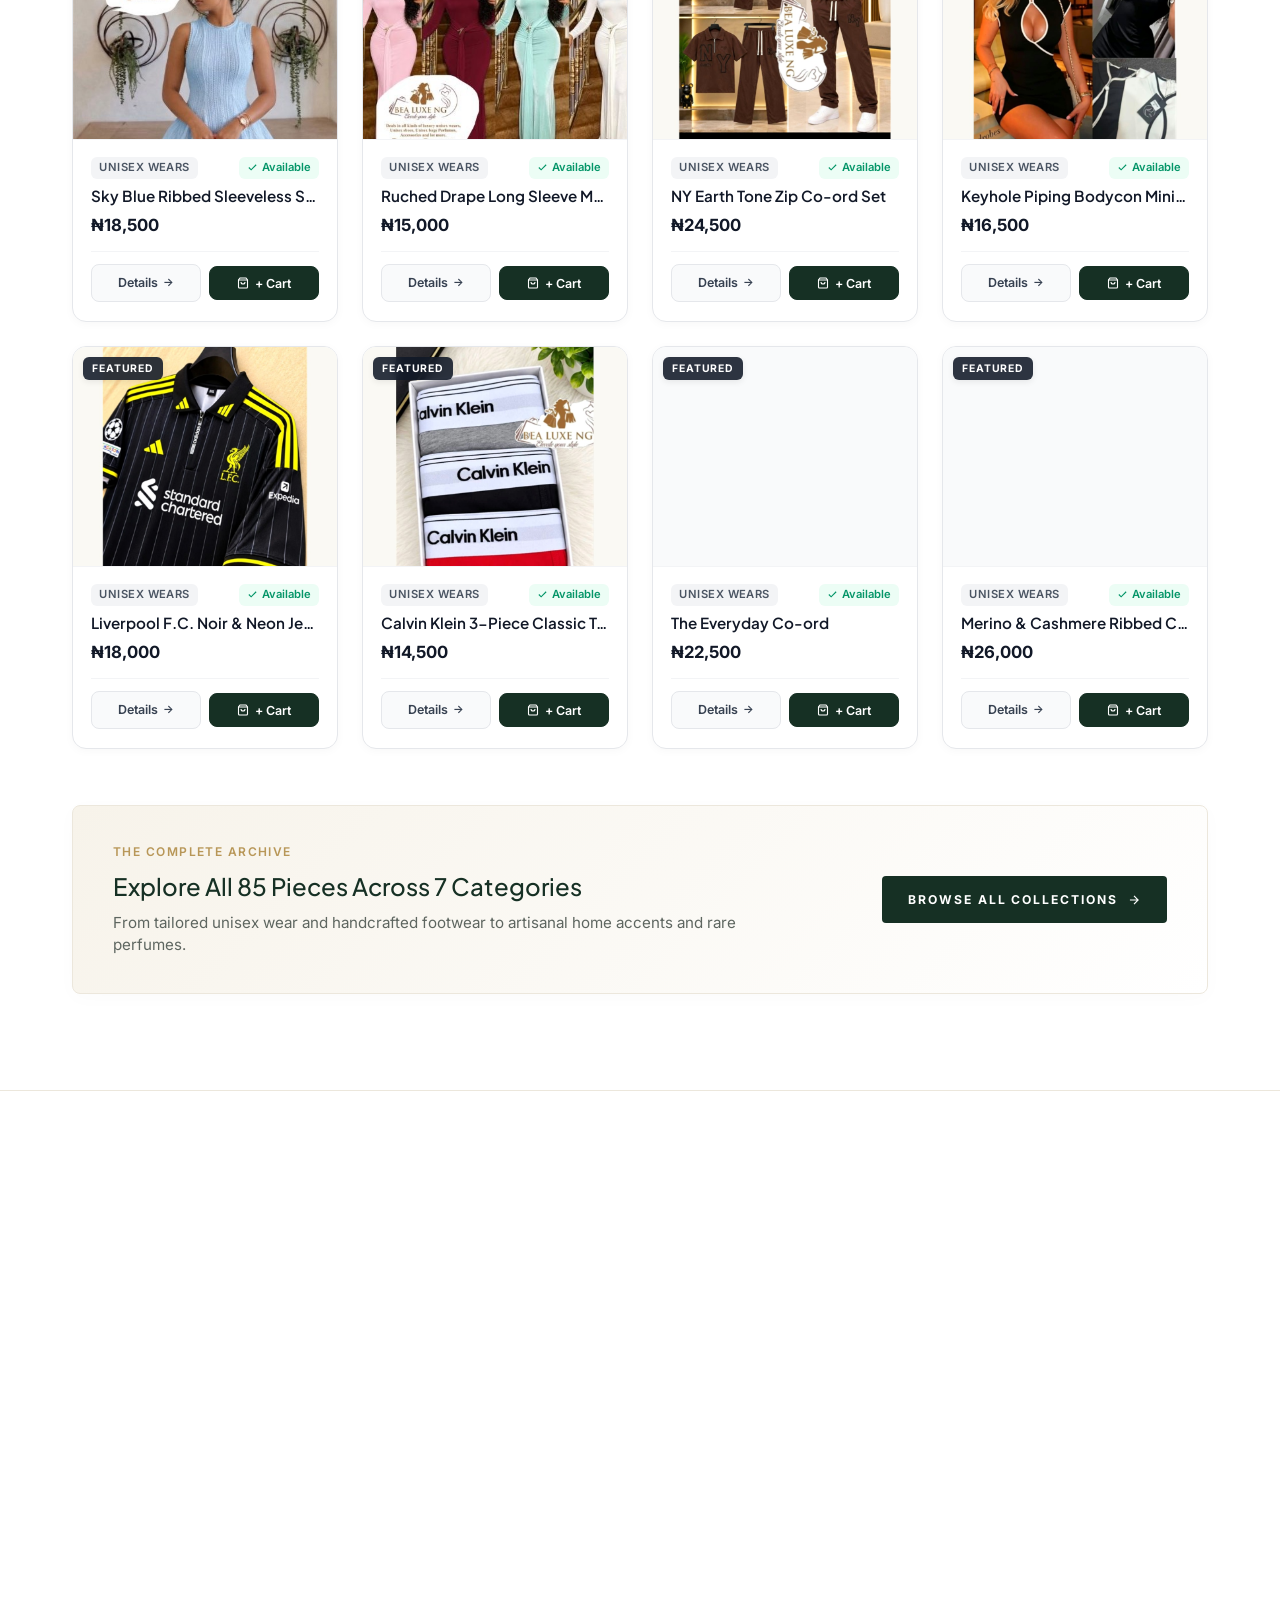
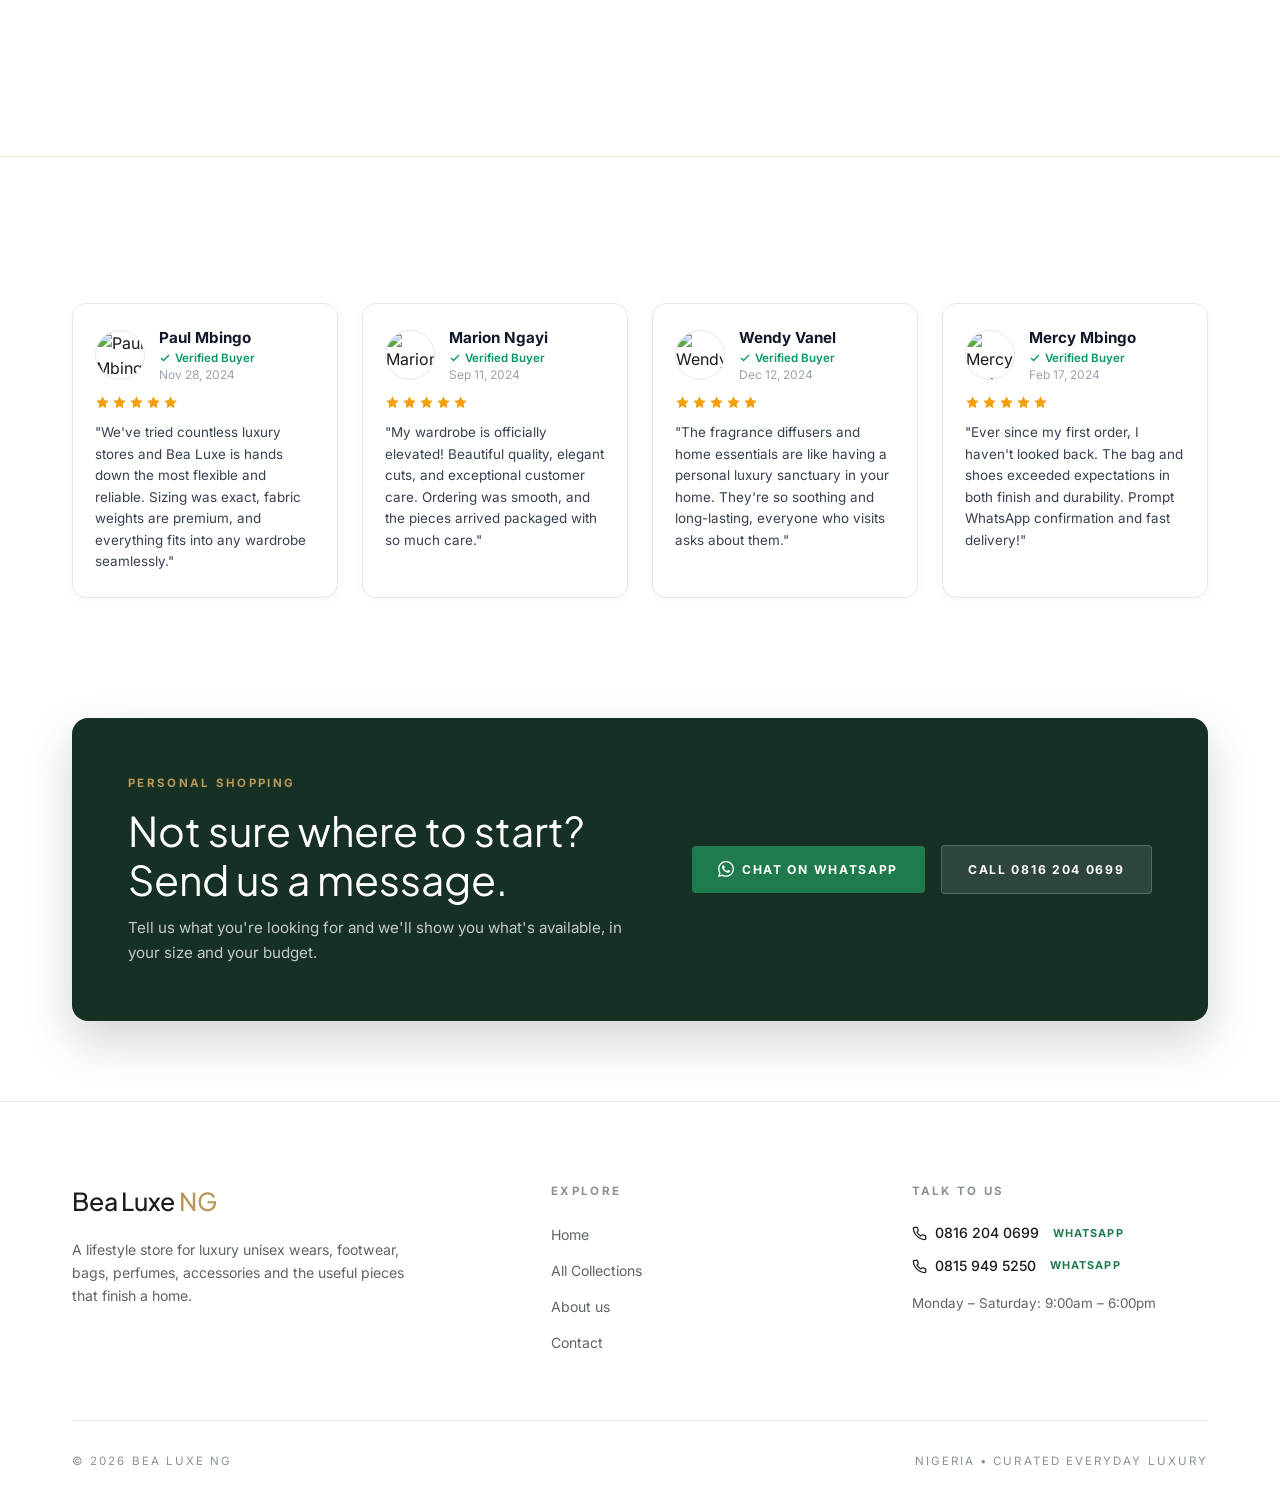
==== commit 127e2004: "feat: make edited sky blue skater dress hero banner slide one with interactive slideshow" ====
--- a/index.html
+++ b/index.html
@@ -125,14 +125,60 @@
             </div>
           </div>
 
-          <!-- Right Column: Ribbed Green Panel + Cutout Lifestyle Still -->
+          <!-- Right Column: Interactive Hero Banner Slideshow (Slide 1: New Season Dress) -->
           <div class="reveal-fade-up delay-2">
-            <div class="hero-visual-frame">
-              <div class="hero-inner-photo">
-                <img 
-                  src="https://images.unsplash.com/photo-1594938298603-c8148c4dae35?auto=format&fit=crop&w=800&q=80" 
-                  alt="Curated Lifestyle Pieces: Folded linen shirt, ceramic vase, perfume & bag"
-                >
+            <div class="hero-visual-frame" id="hero-slider">
+              <!-- Slide 1 (Active Default): Sky Blue Skater Dress -->
+              <div class="hero-slide active" data-slide="0">
+                <div class="hero-inner-photo">
+                  <img 
+                    src="images/hero-slide-1.jpg" 
+                    alt="Bea Luxe NG Sky Blue Ribbed Skater Dress"
+                  >
+                  <div class="hero-slide-badge">
+                    <span class="badge-dot"></span>
+                    <span>Slide 1 • New Season Luxe (₦18,500)</span>
+                  </div>
+                </div>
+              </div>
+
+              <!-- Slide 2: Ruched Drape Maxi Evening Gown -->
+              <div class="hero-slide" data-slide="1">
+                <div class="hero-inner-photo">
+                  <img 
+                    src="images/ruched-drape-maxi-gown.jpg" 
+                    alt="Bea Luxe NG Ruched Drape Maxi Gown in 4 Colors"
+                  >
+                  <div class="hero-slide-badge">
+                    <span class="badge-dot"></span>
+                    <span>Slide 2 • Occasion Gowns (₦15,000)</span>
+                  </div>
+                </div>
+              </div>
+
+              <!-- Slide 3: Handpicked Lifestyle Essentials Still -->
+              <div class="hero-slide" data-slide="2">
+                <div class="hero-inner-photo">
+                  <img 
+                    src="https://images.unsplash.com/photo-1594938298603-c8148c4dae35?auto=format&fit=crop&w=800&q=80" 
+                    alt="Curated Lifestyle Pieces: Folded linen shirt, ceramic vase, perfume & bag"
+                  >
+                  <div class="hero-slide-badge">
+                    <span class="badge-dot"></span>
+                    <span>Slide 3 • Curated Lifestyle Finds</span>
+                  </div>
+                </div>
+              </div>
+
+              <!-- Slider Navigation Controls -->
+              <div class="hero-slider-nav">
+                <button class="hero-nav-arrow" id="hero-prev-btn" aria-label="Previous Slide">‹</button>
+                <div class="hero-slider-dots" id="hero-dots">
+                  <button class="slider-dot active" data-dot="0" aria-label="Go to slide 1"></button>
+                  <button class="slider-dot" data-dot="1" aria-label="Go to slide 2"></button>
+                  <button class="slider-dot" data-dot="2" aria-label="Go to slide 3"></button>
+                </div>
+                <button class="hero-nav-arrow" id="hero-next-btn" aria-label="Next Slide">›</button>
               </div>
             </div>
           </div>
--- a/styles.css
+++ b/styles.css
@@ -468,7 +468,7 @@
   width: 100%;
   aspect-ratio: 1.15 / 1;
   background-color: var(--forest-hero);
-  border-radius: var(--radius-sm);
+  border-radius: 14px;
   overflow: hidden;
   display: flex;
   align-items: center;
@@ -488,15 +488,31 @@
   transform: translateY(-4px);
 }
 
+.hero-slide {
+  position: absolute;
+  inset: 0;
+  opacity: 0;
+  visibility: hidden;
+  transition: opacity 0.6s cubic-bezier(0.16, 1, 0.3, 1), visibility 0.6s;
+  pointer-events: none;
+}
+
+.hero-slide.active {
+  opacity: 1;
+  visibility: visible;
+  pointer-events: auto;
+}
+
 .hero-inner-photo {
   position: absolute;
   right: 2rem;
   top: 2rem;
   bottom: 2rem;
   width: 68%;
-  border-radius: var(--radius-sm);
+  border-radius: 12px;
   overflow: hidden;
   box-shadow: 0 16px 36px rgba(0, 0, 0, 0.25);
+  background-color: #ffffff;
   transition: transform 0.45s var(--ease-out-expo);
 }
 
@@ -509,6 +525,92 @@
 
 .hero-visual-frame:hover .hero-inner-photo img {
   transform: scale(1.04);
+}
+
+.hero-slide-badge {
+  position: absolute;
+  bottom: 0.85rem;
+  left: 0.85rem;
+  right: 0.85rem;
+  background: rgba(17, 24, 39, 0.88);
+  backdrop-filter: blur(8px);
+  -webkit-backdrop-filter: blur(8px);
+  color: #ffffff;
+  padding: 0.4rem 0.75rem;
+  border-radius: 8px;
+  font-size: 0.72rem;
+  font-weight: 600;
+  display: flex;
+  align-items: center;
+  gap: 0.45rem;
+  box-shadow: 0 4px 12px rgba(0, 0, 0, 0.18);
+  z-index: 5;
+}
+
+.hero-slide-badge .badge-dot {
+  width: 6px;
+  height: 6px;
+  border-radius: 50%;
+  background-color: #10b981;
+  box-shadow: 0 0 6px #10b981;
+  flex-shrink: 0;
+}
+
+/* Slider Navigation Controls */
+.hero-slider-nav {
+  position: absolute;
+  bottom: 1.25rem;
+  left: 1.25rem;
+  display: flex;
+  align-items: center;
+  gap: 0.5rem;
+  z-index: 10;
+}
+
+.hero-nav-arrow {
+  width: 28px;
+  height: 28px;
+  border-radius: 50%;
+  background: rgba(255, 255, 255, 0.9);
+  border: none;
+  color: #163024;
+  font-size: 1.15rem;
+  font-weight: 700;
+  line-height: 1;
+  display: flex;
+  align-items: center;
+  justify-content: center;
+  cursor: pointer;
+  transition: all 0.2s ease;
+  box-shadow: 0 2px 8px rgba(0, 0, 0, 0.15);
+}
+
+.hero-nav-arrow:hover {
+  background: #ffffff;
+  transform: scale(1.1);
+}
+
+.hero-slider-dots {
+  display: flex;
+  align-items: center;
+  gap: 0.4rem;
+}
+
+.slider-dot {
+  width: 8px;
+  height: 8px;
+  border-radius: 50%;
+  background: rgba(255, 255, 255, 0.4);
+  border: none;
+  cursor: pointer;
+  padding: 0;
+  transition: all 0.25s ease;
+}
+
+.slider-dot.active {
+  background: #ffffff;
+  width: 22px;
+  border-radius: 10px;
 }
 
 /* ==========================================================================
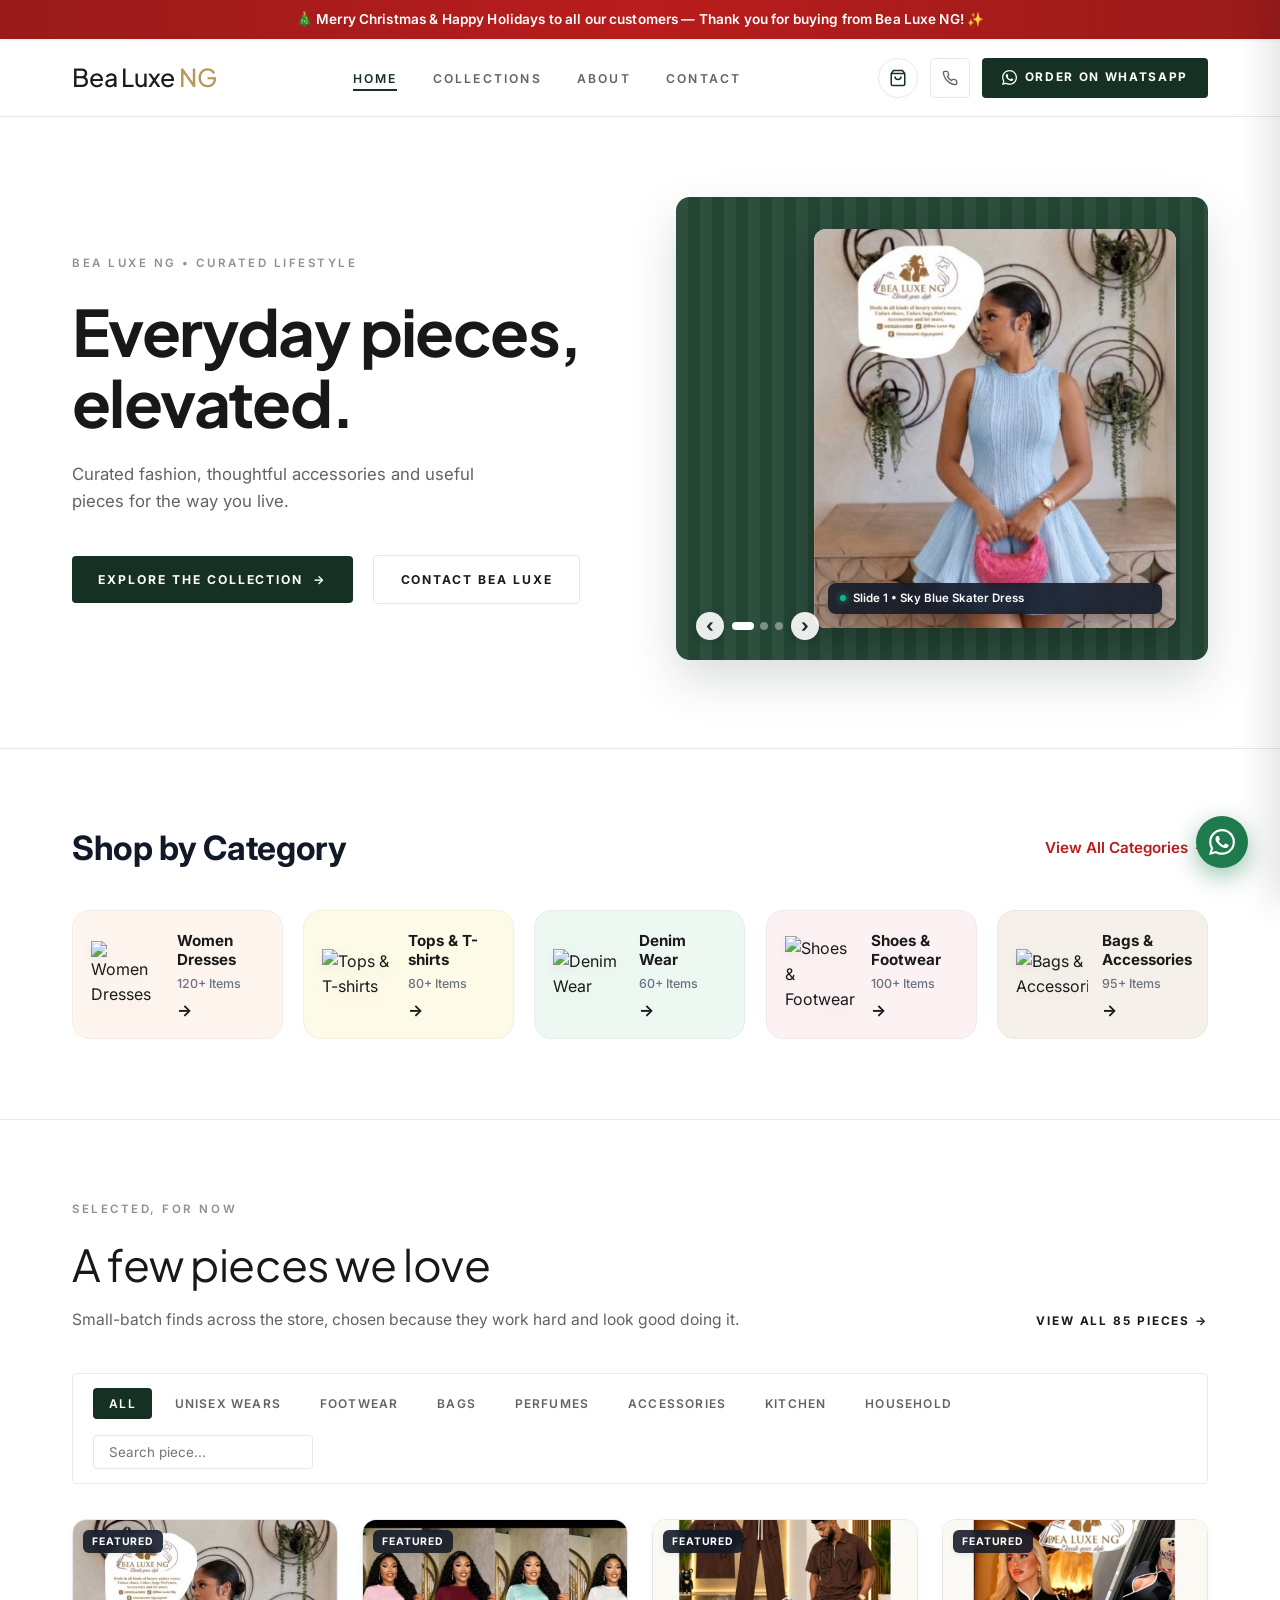
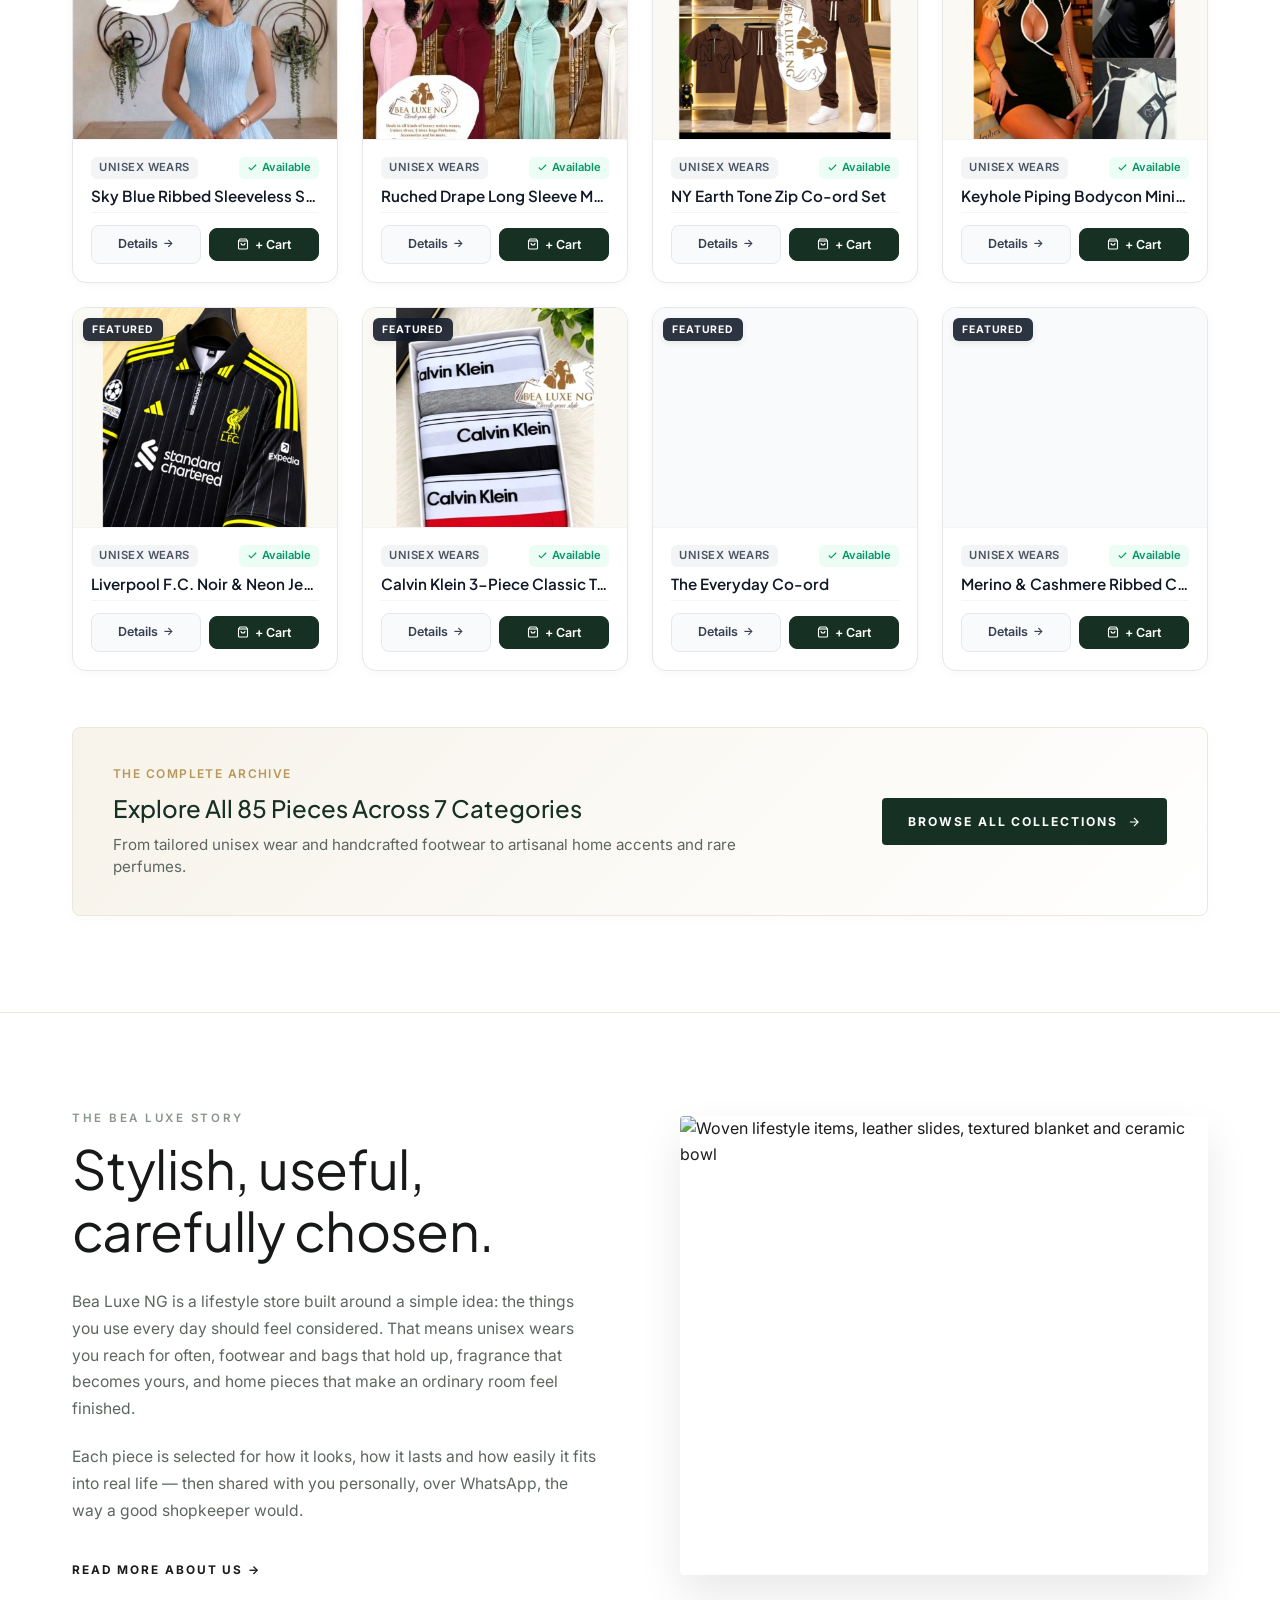
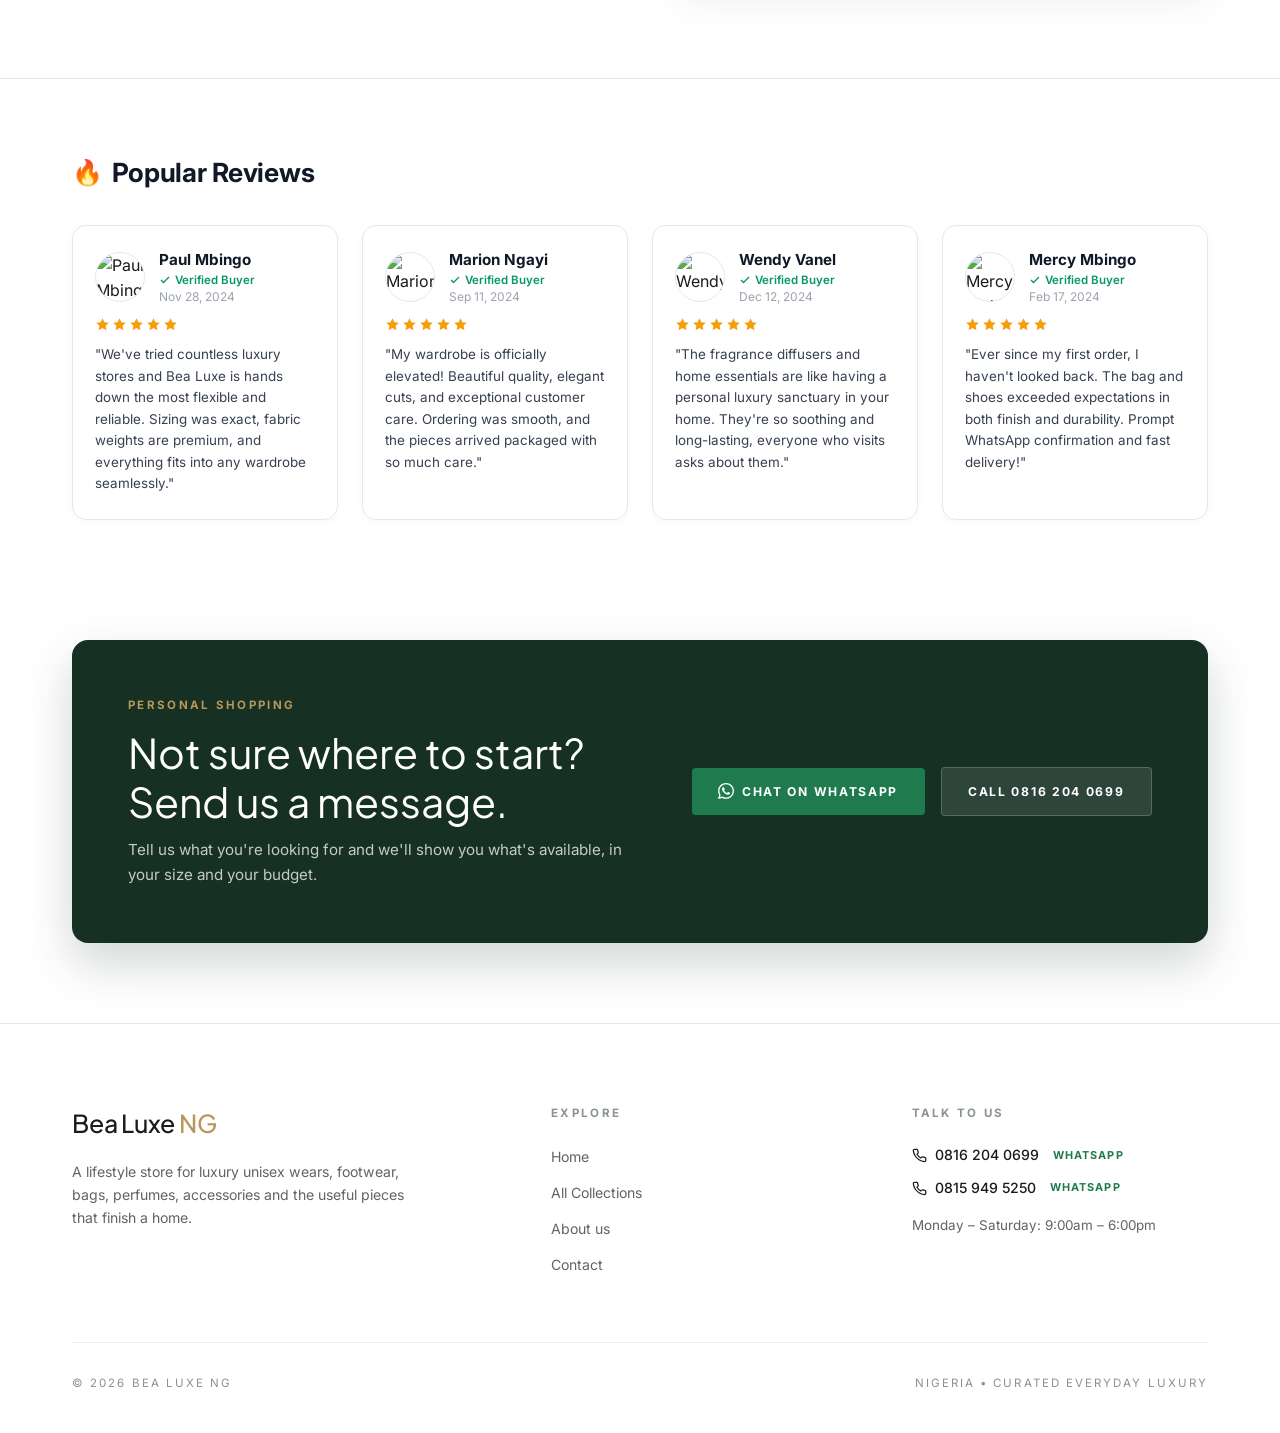
==== commit 43099829: "feat: set dual-zone air fryer as second hero banner slide and remove all product prices" ====
--- a/index.html
+++ b/index.html
@@ -137,21 +137,21 @@
                   >
                   <div class="hero-slide-badge">
                     <span class="badge-dot"></span>
-                    <span>Slide 1 • New Season Luxe (₦18,500)</span>
+                    <span>Slide 1 • Sky Blue Skater Dress</span>
                   </div>
                 </div>
               </div>
 
-              <!-- Slide 2: Ruched Drape Maxi Evening Gown -->
+              <!-- Slide 2: Dual-Zone Digital Touch Air Fryer (8.5L) -->
               <div class="hero-slide" data-slide="1">
                 <div class="hero-inner-photo">
                   <img 
-                    src="images/ruched-drape-maxi-gown.jpg" 
-                    alt="Bea Luxe NG Ruched Drape Maxi Gown in 4 Colors"
+                    src="https://images.unsplash.com/photo-1556911220-e15b29be8c8f?auto=format&fit=crop&w=800&q=80" 
+                    alt="Dual-Zone Digital Touch Air Fryer (8.5L) - Bea Luxe NG"
                   >
                   <div class="hero-slide-badge">
                     <span class="badge-dot"></span>
-                    <span>Slide 2 • Occasion Gowns (₦15,000)</span>
+                    <span>Slide 2 • Dual-Zone Touch Air Fryer</span>
                   </div>
                 </div>
               </div>
--- a/styles.css
+++ b/styles.css
@@ -1032,18 +1032,12 @@
   color: var(--forest-dark);
 }
 
-.product-price {
-  font-size: 1.05rem;
-  font-weight: 700;
-  color: #111827;
-  margin-bottom: 0.75rem;
-}
-
-.product-price.on-request {
-  font-size: 0.86rem;
-  font-weight: 500;
-  color: #6b7280;
-  font-style: italic;
+.product-price,
+.product-price.on-request,
+.price-card-value,
+.cart-item-price-tag,
+.rec-item-price {
+  display: none !important;
 }
 
 .product-card-actions {
